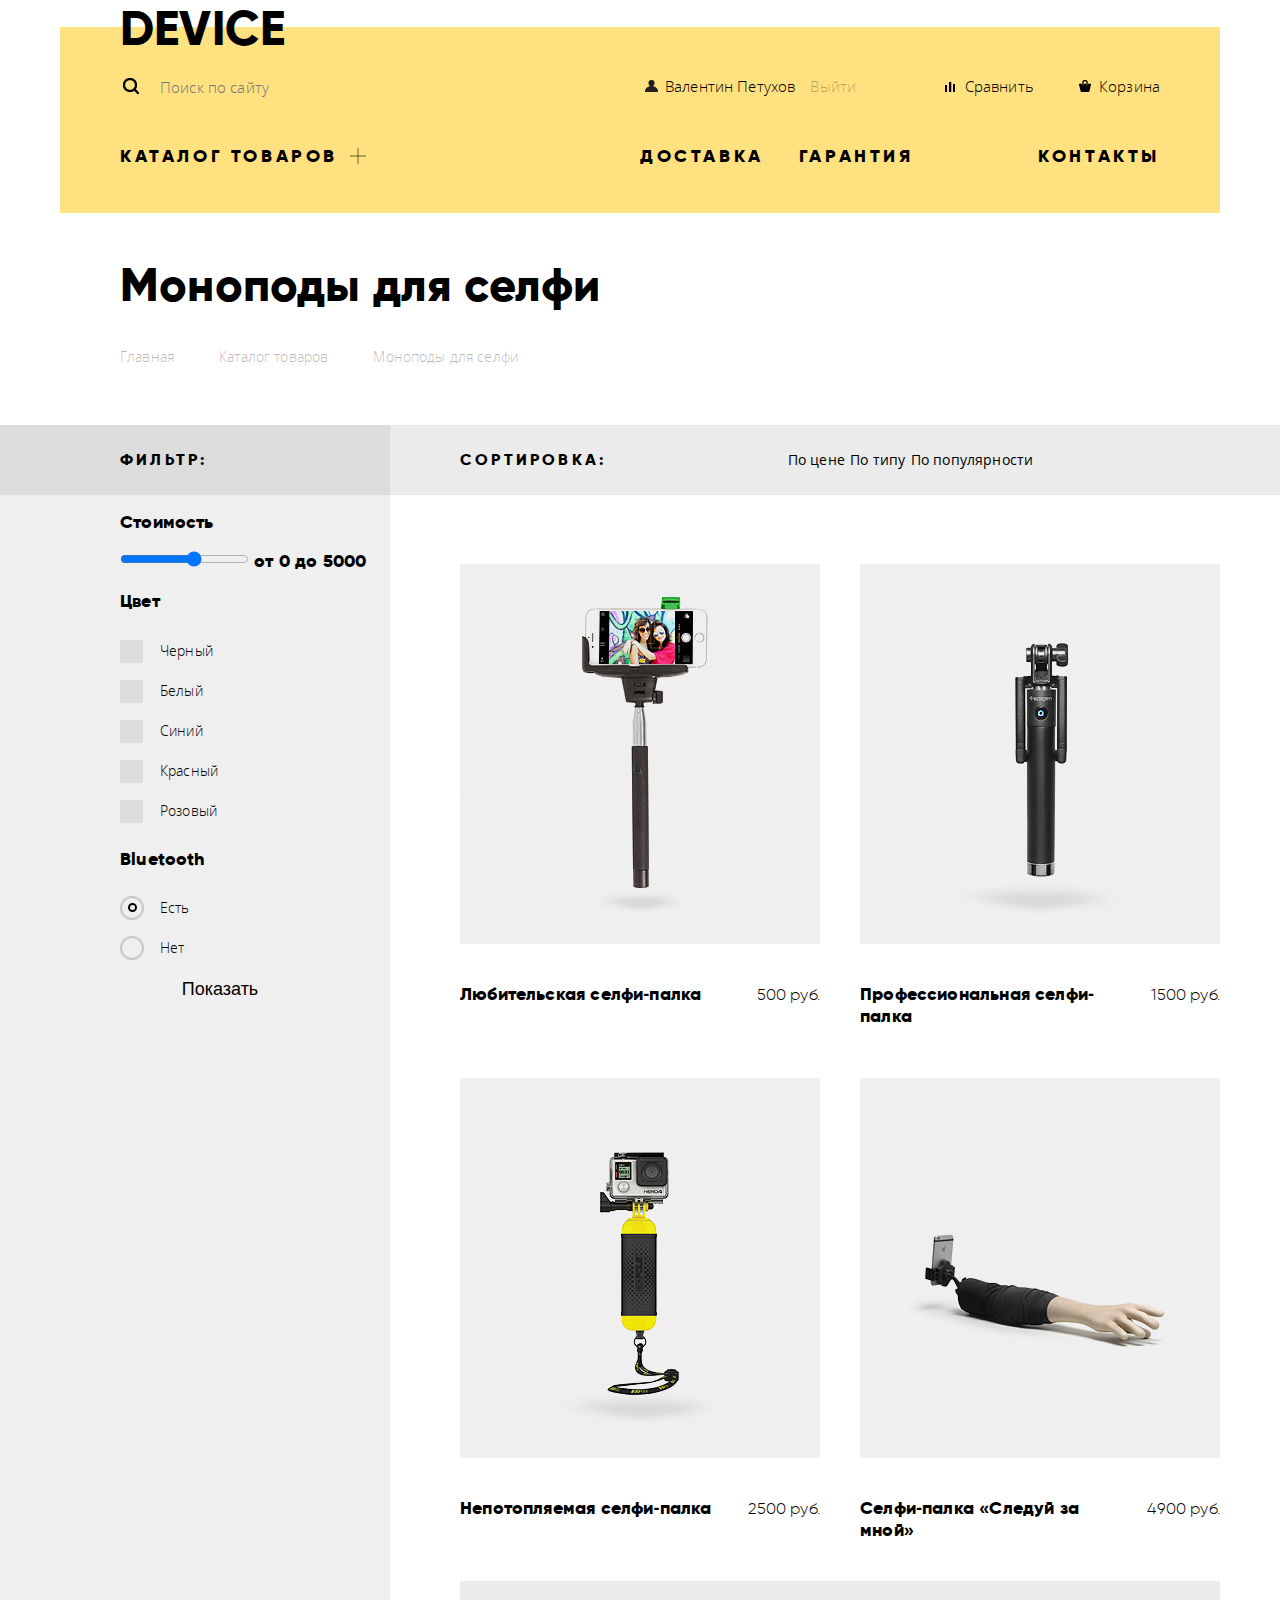
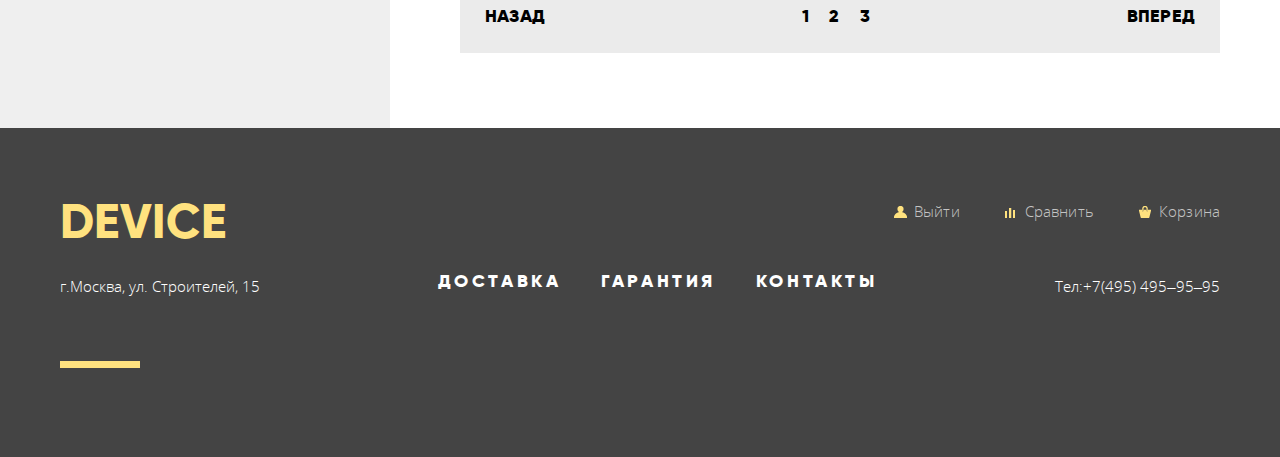
==== catalog.html @ 5591d161 "Исправлена ошибка подключения шрифтов" ====
<!DOCTYPE html>
<html lang="ru">
<head>
	<meta charset="utf-8">
	<title>HTML Academy: Девайс&#x2010;каталог</title>
	<link rel="stylesheet" href="css/normalize.css">
	<link rel="stylesheet" href="css/style.css">
</head>
<body>
	<header class="main-header">
		<div class="container">
			<div class="logo">
				<a href="index.html">Device</a>
			</div>
			<div class="user-block wrapper">
				<form class="search-form" action="https://echo.htmlacademy.ru" method="post">
					<!--добавила label, чтобы навесить на label картинку с лупой в качестве background-image + за счет этого картинка станет "функциональной"  -->
					<input class="search" type="search" name="search" placeholder="Поиск по сайту">
					
					<button class="btn" type="submit">Найти</button>
				</form>

				<ul class="personal wrapper">
					<li><a class="user" href="#">Валентин Петухов</a></li>
					<li><a class= "exit" href="#">Выйти</a></li>
					<li><a class="compare" href="#">Сравнить</a></li>
					<li><a class="basket"  href="#">Корзина</a></li>
				</ul>
			</div>

			<div class="service-block wrapper">
				<nav class="catalog wrapper">
					<a href="#" class="catalog-title">Каталог товаров</a>
					<div class="catalog-items">
						<ul>
							<li><a href="#">Виртуальная реальность</a></li>
							<li><a href="
							">Моноподы для селфи</a></li>
							<li><a href="#">Экшн&#x2010;камеры</a></li>
						</ul>
						<ul>
							<li><a href="#">Фитнесс&#x2010;браслеты</a></li>
							<li><a href="#">Умные часы</a></li>
						</ul>
						<ul>
							<li><a href="#">Квадрокоптеры</a></li>
						</ul>
					</div>
				</nav>

				<ul class="service wrapper">
					<li><a href="#">Доставка</a></li>
					<li><a href="#">Гарантия</a></li>
					<li><a href="#">Контакты</a></li>
				</ul>
			</div>
		</div>
	</header>

	<main class="catalog-main">
		<div class="container">
			<h1>Моноподы для селфи</h1>
			
			<ul class="breadcrumbs">
				<li>
					<a href="index.html">Главная</a>
				</li>
				<li>
					<a href="#">Каталог товаров</a>
				</li>
				<li>
					<a class="current">Моноподы для селфи</a>
				</li>
			</ul>
		</div>
		<div class="wrapper">

			<aside class="filters wrapper">
				<h2>Фильтр:</h2>
				<form class="filters-form" action="https://echo.htmlacademy.ru" method="get" oninput="maxcost.value=slider.value">
					<div class="filters-cost">
						<h3>Стоимость</h3>
						<input id="slider" type="range" name="slider" min="0" max="8500" step="100" value="5000">
						<span>от 0</span> <span>до</span>
						<output id="maxcost" name="cost">5000</output>
					</div>

					<div class="filters-color">
						<h3>Цвет</h3>
							<input id="black" type="checkbox" name="black" checked>
							<label for="black">Черный</label>
						
							<input id="white" type="checkbox" name="white">
							<label for="white">Белый</label>
						
							<input id="blue" type="checkbox" name="blue" checked>
							<label for="blue">Синий</label>
						
							<input id="red" type="checkbox" name="red" checked>
							<label for="red">Красный </label>
						
							<input id="pink" type="checkbox" name="pink">
							<label for="pink">Розовый</label>
					</div>

					<div class="filters-bluetooth">
						<h3>Bluetooth</h3>
						
							<input id="yes" type="radio" name="bluetooth" value="yes" checked>
							<label for="yes">Есть</label>
						
							<input id="not" type="radio" name="bluetooth" value="not">
							<label for="not">Нет</label>
					</div>

					<button type="submit">Показать</button>
				</form>
				
			</aside>

			<section class="results wrapper">
				<div class="container-sort wrapper">
					<h2>Сортировка:</h2>
					<ul class="products-sort">
						<li><a href="#">По цене</a></li>
						<li><a href="#">По типу</a></li>
						<li><a href="#">По популярности</a></li>
					</ul>

					<ul class="arrows">
						<li class="arrow-top">
							<a href="#"></a>
						</li>
						<li class="arrow-down">
							<a href="#"></a>
						</li>
					</ul>
				</div>
				
				<div class="products wrapper">
					<article class="products-item">
						<!--для каждого .products-item:
						для div.products-purshase задаем те же размеры, что и у картинки (width="360" height="380"), полупрозрачный серый цвет и позицинируем над картинкой, задаем display:none; по наведению - display:block -->

						<div class="products-picture">
							<!--Значок NEW будет сделан как пседоэлемент .products-picture::before -->
							<img src="img/selfie-amateur.jpg" width="360" height="380" alt="Любительская селфи-палка">
						</div>
						<div class="name-and-price wrapper">
							<h1>
								<a href="#">Любительская селфи&#x2010;палка</a>
							</h1>
							<span>500 руб.</span>
						</div>
						
						<div class="products-purshase">
							<a href="#">В корзину</a>
							<a href="#">Добавить к сравнению</a>
						</div>
					</article>

					<article class="products-item">
						<div class="products-picture">
							<img src="img/selfie-professional.jpg" width="360" height="380" alt="Профессиональная селфи-палка">
						</div>

						<div class="name-and-price wrapper">
							<h1>
								<a href="#">Профессиональная селфи&#x2010;палка</a>
							</h1>
							<span>1500 руб.</span>
						</div>

						<div class="products-purshase">
							<a href="#">В корзину</a>
							<a href="#">Добавить к сравнению</a>
						</div>
					</article>

					<article class="products-item">
						<div class="products-picture">
							<img src="img/selfie-insubmersible.jpg" width="360" height="380" alt="Непотопляемая селфи-палка">
						</div>

						<div class="name-and-price wrapper">
							<h1>
								<a href="#">Непотопляемая селфи&#x2010;палка</a>
							</h1>
							<span>2500 руб.</span>
						</div>

						<div class="products-purshase">
							<a href="#">В корзину</a>
							<a href="#">Добавить к сравнению</a>
						</div>
					</article>

					<article class="products-item">
						<div class="products-picture">
							<img src="img/selfie-hand.jpg" width="360" height="380" alt="Селфи-палка &laquo;Следуй за мной&raquo;">
						</div>

						<div class="name-and-price wrapper">
							<h1>
								<a href="#">Селфи&#x2010;палка &laquo;Следуй за мной&raquo;</a>
							</h1>
							<span>4900 руб.</span>
						</div>

						<div class="products-purshase">
							<a href="#">В корзину</a>
							<a href="#">Добавить к сравнению</a>
						</div>
					</article>
				</div>

				<ul class="products-paginator wrapper">
					<li>
						<a href="#">Назад</a>
					</li>
					<li>
						<a class="current" href="#">1</a>
					</li>
					<li>
						<a href="#">2</a>
					</li>
					<li>
						<a href="#">3</a>
					</li>
					<li>
						<a href="#">Вперед</a>
					</li>
				</ul>

			</section>
		</div>


	</main>

	<footer class="main-footer">
		<div class="container">
			<div class="user-block wrapper">
				<a class="footer-logo" href="index.html">Device</a>
				<ul class="footer-personal wrapper">
					<li><a class="footer-user" href="#">Выйти</a></li>
					<li><a class="footer-compare" href="#">Сравнить</a></li>
					<li><a  class="footer-basket" href="#">Корзина</a></li>
				</ul>
			</div>
			

			<div class="service-block wrapper">
				<div class="address">г.Москва, ул. Строителей, 15 
				</div>

				<ul class="footer-service wrapper">
					<li><a href="#">Доставка</a></li>
					<li><a href="#">Гарантия</a></li>
					<li><a href="#">Контакты</a></li>
				</ul>

				<div class="tel">Тел:+7(495) 495&#x2012;95&#x2012;95
				</div>
			</div>

			<div class="links wrapper">
				<div class="social">
					<a class="btn-fb" href="#">facebook</a>
					<a class="btn-inst" href="#">instagram</a>
					<a class="btn-tw" href="#">twitter</a>
				</div>
				<div class="copyright">
					<a href="https://htmlacademy.ru">HTMLAcademy.ru</a>
				</div>
			</div>
		</div>

	</footer>  
</body>
</html>
---- css/style.css ----
@font-face {
	font-family: "Gilroy";
	src: 
		local("Gilroy ExtraBold"), local("Gilroy-ExtraBold"),
		url("../fonts/gilroyextrabold.woff2") format("woff2"),
		url("../fonts/gilroyextrabold.woff") format("woff");
	font-weight: 800;
	font-style: normal;
}

@font-face {
	font-family: "Gilroy";
	src: 
		local("Gilroy Light"), local("Gilroy-Light"),
		url("../fonts/gilroylight.woff2") format("woff2"),
		url("../fonts/gilroyexlight.woff") format("woff");
	font-weight: 300;
	font-style: normal;
} 

@font-face {
	font-family: "Open Sans";
	src: 
		local("Open Sans Light"), local("OpenSans-Light"), 
		url("../fonts/opensanslight.woff2") format("woff2"),
		url("../fonts/opensanslight.woff") format("woff");
	font-weight: 300;
	font-style: normal;

}

@font-face {
	font-family: "Open Sans";
	src: 
		local("Open Sans"), local("OpenSans"), 
		url("../fonts/opensans.woff2") format("woff2"),
		url("../fonts/opensans.woff") format("woff");
	font-weight: normal;
	font-style: normal;

}


body {
	min-width: 1200px;
	font-family: "Gilroy", Arial, sans-serif;
	font-weight: 800;
	font-size: 18px;
	line-height: 1.2em;
	letter-spacing: 0.01em;
	color: #000000;
	}


 a {
	text-decoration: none;
	color: #000000;
}

img {
	max-width: 100%;
	height: auto;
}


.container {
  width: 1160px;
	margin: 0 auto;
	padding-right: 20px;
	padding-left: 20px;
}

.wrapper {
	display: flex;
	justify-content: space-between;
}

.main-header .container {
	position: relative;
}

.main-header .container::before {
	position: absolute;
	z-index: -1;
	top: 27px;
	content: "";
	display: block;
	width: 1160px;
	height: 186px;
	background-color: #ffe27f;

}


.logo {
	padding-left: 60px;
	font-size: 48px;
	line-height: 1.2em;
	text-transform: uppercase;
}

.logo a:hover {
	color: #444444;
}

.logo a:active {
	color: #666666;
}

.main-header .user-block{
	padding-top: 10px;
	padding-right: 60px;
	padding-bottom: 15px;
	padding-left: 60px;
	font-family: "Open Sans", Arial, sans-serif;
	font-weight: 300;
	font-size: 15px;
	line-height: 36px;
	letter-spacing: 0.01em;
	color: #000000;
}

.search-form{
	position: relative;
	flex-basis: 440px;
	font-size: 0;

}


.search-form::before {
	position: absolute;
	left: 3px;
	top: 10px;
	content: "";
	display: block;
	width: 16px;
	height: 16px;
	background-image: url("../img/icons/icons-sprite.png");
	background-repeat: no-repeat; 
	background-position: -10px -452px;

}

/* Осталась стилизация плейсхолдера*/

.search-form .search {
	width: 315px;
	padding-left: 40px;
	font-family: "Open Sans", Arial, sans-serif;
	font-weight: 300;
	font-size: 15px;
	line-height: 36px;
	letter-spacing: 0.01em;
	color: #000000;
	border: none;
	background-color: transparent;
}

.search-form .btn {
	display: none;
}

.search:focus {
	border-bottom: 2px solid black;
	outline: none;
}

.search:focus + .btn {
 display: inline-block;
 width: 81px;
 font-family: "Open Sans", Arial, sans-serif;
	font-weight: 300;
	font-size: 15px;
	line-height: 36px;
	letter-spacing: 0.01em;
	color: #000000;
 background-color: transparent;
 border: 2px solid black;
}


.search:focus + .btn:hover {
	background-color: #000000;
	color: #ffffff;
}

/*какая-то фигня: нажатие не отображается и кнопка исчезает*/

.search:focus + .btn:active {
	background-color: #000000;
	color: rgba(255, 255, 255, 0.3);
}



.personal{
	flex-basis: 520px;
	list-style: none;
	margin: 0;
	padding: 0;
}

.personal li:nth-last-child(2) {
	margin-left: auto;
}

.personal a:not(.exit){
	position: relative;
	display: block;
	padding-left: 25px;
	
	}



.personal .exit {
	color: rgba(0, 0, 0, 0.3);
	margin-left: 15px;
}

.personal .basket {
	margin-left: 40px;
}

.personal a:not(.exit)::before {
	position: absolute;
	bottom: 12px;
	left: 5px;
	content: "";
	display: block;
	background-image: url("../img/icons/icons-sprite.png");
  background-repeat: no-repeat; 
}

.personal .user::before {
	width: 13px;
  height: 12px;
  background-position: -10px -254px;
}

.personal .compare::before {
	width: 10px;
 	height: 10px;
  background-position: -10px -224px;
}


.personal .basket::before {
	width: 12px;
  height: 12px;
  background-position: -10px -192px;
}


.personal a:not(.exit):hover {
	opacity: 0.6;
}


.personal a:not(.exit):active {
	opacity: 0.3;
}



.main-header .service-block{
	position: relative;
	padding: 20px 60px 0;
	letter-spacing: 0.2em;
	text-transform: uppercase;
	
}

.service-block a:hover {
	color: rgba(0, 0, 0, 0.6);
}

.service-block a:active {
	color: rgba(0, 0, 0, 0.3);
}

.catalog {
	flex-basis: 520px;
	padding-bottom: 20px;

}

.catalog-title {
	position: relative;
	padding-right: 28px;
}

.catalog-title::before,
.catalog-title::after {
	position: absolute;
	top: 9px;
	right: 0;
	content: "";
	display: block;
	width: 16px;
	height: 2px;
	background-color: rgba(0, 0, 0, 0.3);
}

.catalog-title::after {
	transform: rotate(90deg);
}

.catalog-title:hover::before,
.catalog-title:hover::after {
	background-color: rgba(0, 0, 0, 0.2);
}

.catalog-title:active::before,
.catalog-title:active::after {
	background-color: rgba(0, 0, 0, 0.1);
}

.catalog-items {
	position: absolute;
	top: 60px;
	right: 0px;

	display: none;
	width: 1100px;
	padding-bottom: 30px;
	padding-left: 60px;
	background-color: #ffe27f;
}

.catalog:hover .catalog-items{
	display: flex;
	justify-content: flex-start;
	
}

.catalog-items ul {
	list-style: none;
	margin: 0;
	padding: 0;
}


.catalog-items ul:first-child {
	padding-right: 40px;
}

.catalog-items li{
	width: 200px;
}


.catalog-items a {
	font-family: "Open Sans", Arial, sans-serif;
	font-weight: 300;
	font-size: 15px;
	line-height: 36px;
	letter-spacing: 0.01em;
	text-transform: none;

}




.service {
	flex-basis: 520px;
	list-style: none;
	margin: 0;
	padding: 0;

}

.service li:first-child {
	margin-right: 35px;
}

.service li:last-child {
margin-left: auto;
}

.service a {
	display: block;
	}



/*main*/

.promo-slider {
	padding-top: 35px;
	margin-bottom: 100px;
}


.promo-item img {
	width: 560px;
	height: 500px;
	margin-right: 20px;

}

.description {
	display: flex;
	flex-direction: column;
	justify-content: space-between;
	width: 510px;
	padding-right: 50px;
	padding-left: 20px;

}
 .description h2 {
 	margin: 85px 0 0 0;
 	font-size: 47px;
	line-height: 1.2em;
 	font-weight: 800;
 	 }

 .description p {
	font-family: "Open Sans", Arial, sans-serif;
	font-weight: 300;
	font-size: 15px;
	line-height: 30px;
	color: #444444;
	}

 .description a {
 	position: relative;
 	display: block;
 	width: 220px;
 	padding-top: 11px;	
 	padding-bottom: 11px;
	letter-spacing: 0.2em;
	text-transform: uppercase;
	text-align: center;

 }

 .description a::before {
 	position: absolute;
 	z-index: -1;
 	top: 17px;
 	content: "";
 	display: block;
 	width: 220px;
 	height: 8px;
 	background-color: #ffc600;
 }

 .description a:hover {
 	background-color: #ffc600;
 }

 .description a:active {
 	color: rgba(0, 0, 0, 0.3);
 }



 .promo-property {
 	list-style: none;
 	margin: 0;
 	padding: 0;
 }
 
.promo-property li{
	display: inline-block;
	margin-right: 75px;
}

.promo-property span:first-child {
	display: block;
	margin-bottom: 15px;
	font-family: "Gilroy", Arial, sans-serif;
	font-weight: 300;
	font-size: 36px;
	line-height: 1.2em;

	

}
.promo-property span:last-child {
	display: block;
	padding-bottom: 10px;
	font-family: "Open Sans", Arial, sans-serif;
	font-weight: 300;
	font-size: 13px;
	line-height: 20px;
	letter-spacing: 0.01em;
}

 .popular {
 	margin-bottom: 160px;
 }

 .popular-item {
 	position: relative;
 	width: 160px;
 	height: 160px;
 	background-color: #ffe27f;
 	overflow: visible;
 }

 .popular-item:hover {
 	background-color: #ffc600;
 }

 .popular-item a {
 	position: absolute;
 	top: 0;
 	left: 0;
 	display: block;
 	width: 160px;
 	padding-top: 200px;
 	background-image: url("../img/popular-sprite.png");
  background-repeat: no-repeat;
 	

 }
 /* эти все картинки ещё необходимо будет собрать в спрайт */

.popular-item .virtual-reality {
	 background-position: -822px -2px;
}

.popular-item .monopod {
	background-position: -330px -2px;
}

.popular-item .action-camera {
	background-position: -2px -2px;
}

.popular-item .fitness-bracelets {
	background-position: -166px -2px;
}

.popular-item .smart-watch {
	background-position: -658px -2px;
}
.popular-item .quadrocopter {
	background-position: -494px -2px;
}

.popular-item a:active {
	opacity: 0.3;
}

.service-slider {
	position: relative;
	margin-bottom: 160px;
}

.service-slider input {
	display: none;
}

.service-slider::after {
	position: absolute;
	top: 100px;
	content: "";
	display: block;
	width: 100%;
	height: 288px;
	z-index: -2;
	background-color: #e6e6e6;
}

.slider-toggles {
	width: 277px;
	padding-top: 80px;
	padding-bottom: 45px;
	border-right: 7px solid black;
}

.slider-toggles label {
	position: relative;
	display: block;
	width: 160px;
	padding-top: 10px;
	padding-right: 117px;
	padding-bottom: 10px;
	margin-bottom: 25px;
	text-align: center;
	letter-spacing: 0.2em;
	text-transform: uppercase;
	
}

.slider-toggles label::before {
	position: absolute;
	top: 16px;
	content: "";
	z-index: -1;
	display: block;
	width: 160px;
	height: 8px;
	background-color: #ffc600;
}

.slider-toggles label:hover{
	padding-right: 0px;
	margin-right: 117px;
	background-color: #ffc600;
}

/*меньшая вложенность здесь не получается*/

#btn-4:checked ~ .slider-toggles label[for="btn-4"],
#btn-5:checked ~ .slider-toggles label[for="btn-5"],
#btn-6:checked ~ .slider-toggles label[for="btn-6"] {
	margin-right: 0px;
	padding-right: 117px;
	color: #ffe27f;
	background-color: #000000;
}

 .service-item {
 	position: relative;
	display: none;
	width: 760px;
	padding-left: 116px;
	padding-top: 70px;
	
}

.service-item::before {
	position: absolute;
	content: "";
	display: block;
  background-image: url("../img/spritesheet.png");
  background-repeat: no-repeat;
}

.service-item.delivery::before {
	top: 85px;
 	right: 60px;
 width: 136px;
    height: 164px;
    background-position: -171px -5px;
}

.service-item.warranty::before {
	top: 60px;
		right: 45px;
 		width: 171px;
    height: 195px;
    background-position: -545px -335px;
}

.service-item.credit::before {
	top: 60px;
	right: 70px;
 width: 156px;
    height: 188px;
    background-position: -5px -5px;
}

/*меньшая вложенность здесь не получается*/

#btn-4:checked ~ .slider-inner .service-item.delivery,
#btn-5:checked ~  .slider-inner .service-item.warranty,
#btn-6:checked ~ .slider-inner .service-item.credit {
 display: block;
}

.service-item h2 {
	margin: 0;
	font-size: 47px;
	line-height: 1.2em;
	font-weight: 800;
	
}

.service-item p {
	width: 435px;
	font-family: "Open Sans", Arial, sans-serif;
	font-weight: 300;
	font-size: 15px;
	line-height: 30px;
	letter-spacing: 0.01em;
	color: #444444;
	}


.logotypes {
  margin-bottom: 90px;
}

.logotypes a {
	width: 260px;
	height: 100px;
	font-size: 0;
	background-image: url("../img/spritesheet.png");
  background-repeat: no-repeat;

}

.logotypes .dji {
	background-position: -5px -289px;
}


.logotypes .dji:hover {
	background-position: -171px -179px;
}


.logotypes .gadgets {
 background-position: -5px -399px;
}


.logotypes .gadgets:hover {
	background-position: -275px -289px;
}


.logotypes .gopro {
 background-position: -317px -5px;
}


.logotypes .gopro:hover {
	background-position: -275px -399px;
}


.logotypes .vive {
	background-position: -545px -225px;
}


.logotypes .vive:hover {
  background-position: -441px -115px;
}

.info {
	margin-bottom: 80px;
}

.info  section {
	width: 560px;
	
}

.info h2 {
	font-size: 47px;
	line-height: 1.2em;
	font-weight: 800;
}

.info p {
	font-family: "Open Sans", Arial, sans-serif;
	font-weight: 300;
	font-size: 15px;
	line-height: 30px;
	color: #444444;
}

.info a {
	letter-spacing: 0.2em;
	text-transform: uppercase;
	
}

 .about-us p {
	width: 475px;

}

.about-us a {
 	position: relative;
 	display: block;
 	width: 260px;
 	padding-top: 11px;	
 	padding-bottom: 11px;
	text-align: center;

 }

 .about-us a::before {
 	position: absolute;
 	z-index: -1;
 	top: 17px;
 	content: "";
 	display: block;
 	width: 260px;
 	height: 8px;
 	background-color: #ffc600;
 }

 .about-us a:hover {
 	background-color: #ffc600;
 }

 .about-us a:active {
 	color: rgba(0, 0, 0, 0.3);
 }

.write-us {
 	position: relative;
 	display: block;
 	width: 260px;
 	padding-top: 11px;	
 	padding-bottom: 11px;
	text-align: center;

 }

 .write-us::before {
 	position: absolute;
 	z-index: -1;
 	top: 17px;
 	content: "";
 	display: block;
 	width: 260px;
 	height: 8px;
 	background-color: #ffc600;
 }

 .write-us:hover {
 	background-color: #ffc600;
 }

 .write-us:active {
 	color: rgba(0, 0, 0, 0.3);
 }


.logistics {
	margin: 0;
	padding: 0;
	font-size: 16px;
	line-height: 40px;
	list-style: none;
	}

	.logistics li {
		position: relative;
		padding-left: 35px;
	}


	.logistics li::before {
		position: absolute;
		top: 15px;
		left: 0;
		content: "";
		display: block;
		width: 4px;
		height: 4px;
		border-radius: 50%;
		border: 3px solid rgba(0, 0, 0, 0.3);
	}




.write-form {
	width: 760px;
	padding: 95px 100px 85px 100px;

	}

form.wrapper {
		flex-wrap: wrap;
	}


.wtite-form label,
.write-form input,
.write-form textarea {
	display: block;
}

.write-form label {
	line-height: 18px;
	letter-spacing: 0;
}

input[name="name"],
input[name="email"] {
	width: 360px;
	margin-top: 8px;
	margin-bottom: 35px;
}

.write-form textarea {
	width: 760px;
	height: 156px;
	margin-top: 8px;
	margin-bottom: 50px;

}



/*футер*/	

.main-footer {
	
	padding-top: 65px;
	padding-bottom: 65px;
	color: #ffffff;
	background-color: #444444;
}

.main-footer a{
	color: #ffffff;
}




a.footer-logo{
	margin-bottom: 20px;
	font-family: "Gilroy", Arial, sans-serif;
	font-weight: 800;
	font-size: 48px;
	line-height: 1.2em;
	letter-spacing: 0.01em;
	text-transform: uppercase;
	color: #ffe27f;

}

.footer-logo:hover {
 color: #ffc600;
}

.footer-logo:active {
	color: rgba(255, 198, 0, 0.3);
}



.footer-personal {
	margin: 0;
	padding: 0;
	list-style: none;
}


.footer-personal a {
	position: relative;
	padding-left: 25px;
	margin-left: 40px;
	font-family: "Open Sans", Arial, sans-serif;
	font-weight: 300;
	font-size: 15px;
	line-height: 36px;
	letter-spacing: 0.01em;
	color: rgba(255, 255, 255, 0.7);
}

.footer-personal a:hover {
 color: rgb(255, 255, 255);
}

.footer-personal a:active {
	opacity: 0.3;
}

.footer-personal a::before {
	position: absolute;
	bottom: 3px;
	left: 5px;
	content: "";
	display: block;
	background-image: url("../img/icons/icons-sprite.png");
  background-repeat: no-repeat; 
}

.footer-user::before {
	width: 13px;
  height: 12px;
  background-position: -10px -563px;
}

.footer-user:hover::before,
.footer-user:active::before {
	width: 13px;
    height: 12px;
     background-position: -10px -595px;

}

.footer-compare::before {
	width: 10px;
    height: 10px;
    background-position: -10px -74px;
}

.footer-compare:hover::before,
.footer-compare:active::before {
	width: 10px;
    height: 10px;
    background-position: -10px -104px;
}



.footer-basket::before {
	 width: 12px;
    height: 12px;
    background-position: -10px -10px;
}

.footer-basket:hover::before,
.footer-basket:active::before {
	width: 12px;
    height: 12px;
    background-position: -10px -42px;
}






.footer-service {
	width: 440px;
	margin: 0 0 60px 0;
	padding: 0;
	letter-spacing: 0.2em;
	text-transform: uppercase;
	list-style: none;

}

.footer-service a:hover {
	color: rgba(255, 255, 255, 0.6);
}

.footer-service a:active {
	color: rgba(255, 255, 255, 0.3);
}

.address,
.tel {
	font-family: "Open Sans", Arial, sans-serif;
	font-weight: 300;
	font-size: 15px;
	line-height: 30px;
	letter-spacing: 0;
	text-transform: none;

}

.social a {
	display: inline-block;
	width: 40px;
	height: 40px;
	margin: 0 7px;
	font-size: 0;
	vertical-align: top;
	background-image: url("../img/icons/icons-sprite.png.png");
  background-repeat: no-repeat; 
  opacity: 0.3;

}

.social a:hover {
	opacity: 1;

}

.social a:active {
	opacity: 0.1;
}


.social .btn-fb {
	 background-position: -10px -134px;
}


.social .btn-inst{
	background-position: -10px -394px;
}

.social .btn-tw {
	background-position: -5px -510px;
}

.social::before {
	content: "";
	display: inline-block;
	width: 80px;
	height: 7px;
	background-color: #ffe27f;
	margin-right: 380px;
}


.copyright a {
	display: inline-block;
	width: 30px;
	height: 40px;
	font-size: 0;
	vertical-align: top;
	background-image: url("../img/icons/icons-sprite.png.png");
  background-repeat: no-repeat; 
  background-position: -10px -286px;

}

.copyright a:hover {
	background-position: -10px -340px;
}

.copyright a:active {
	background-position: -10px -340px;
	opacity: 0.3;
}


/*каталог*/


.catalog-main h1{
	padding-left: 60px;
	margin: 70px 0 15px 0;
	font-size: 47px;
	line-height: 1.2em;
	font-weight: 800;
	

}


.breadcrumbs {
	padding: 0 0 0 60px;
	margin:  0 0 40px 0;
	list-style: 0;
}

.breadcrumbs li{
	display: inline-block;
	padding-right: 40px;

}

.breadcrumbs a {
	display: block;
	padding-top: 10px;
	padding-bottom: 10px;
	font-family: "Open Sans", Arial, sans-serif;
	font-weight: 300;
	font-size: 14px;
	line-height: 36px;
	letter-spacing: 0.01em;
	color: rgba(0, 0, 0, 0.3);
}



.breadcrumbs a:not(.current):hover {
	color: rgba(0, 0, 0, 0.6);
}

.breadcrumbs a:not(current):active {
	color: rgba(0, 0, 0, 0.1);
}

.filters.wrapper,
.results.wrapper {
	flex-direction: column;
	justify-content: flex-start;
	flex-grow: 1;

}
.filters {
	background-image: linear-gradient(to bottom,#dcdcdc 70px, #efefef 70px)
}

.filters h2,
.filters form {
	width: 270px;
	padding-left: 60px;
	margin-top: 0;
	margin-right: 0;
	margin-bottom: 0;
	margin-left: auto;

}

/* вот здесь не очень красивый момент: высота блоков .filters h2
 и .container-sort h2 может измениться, но эти блоки должны 
 находиться над определенным цветом, а "высота" цвета у нас фиксированная */

 .filters h2,
 .container-sort h2 {
 	padding-top: 25px;
 	padding-bottom: 25px;
 	font-size: 16px;
 	line-height: 1.2em;
 	letter-spacing: 0.2em;
 	text-transform: uppercase;
 }

 .filters h2 {
 	font-weight: 800;
 }

 .filters h3 {
 	font-family: "Gilroy", Arial, sans-serif;
	font-weight: 800;
 	font-size: 18px;
 	line-height: 1.2em;
 	
 	}

.filters label {
	display: block;
	font-family: "Open Sans", Arial, sans-serif;
	font-weight: 300;
	font-size: 14px;
	line-height: 40px;
	letter-spacing: 0.01em;
}

.filters-color input {
	display: none;
}

.filters-color label {
	position: relative;
	padding-left: 40px;
}

.filters-color label::before {
  position: absolute;
  left: 0;
  bottom: 8px;
  content: "";
  display: block;
  width: 23px;
  height: 23px;
  background-color: #dcdcdc;
}

.filters-color label:hover::before {
	background-color: #cfcfcf;
}

.filters-color label::after {
	position: absolute;
	left: 6px;
	bottom: 16px;
	content: "";
	display: none;
	width: 12px;
	height: 7px;
	background-image: url("../img/icons/icons-sprite.png.png");
	background-repeat: no-repeat; 
	background-position: -10px -488px;
}

.filters-color input:checked + label::after {
	display: block;
}

.filters-bluetooth input {
	display: none;
}

.filters-bluetooth label {
	position: relative;
	padding-left: 40px;
}

.filters-bluetooth label::before {
  position: absolute;
  left: 0;
  bottom: 8px;
  content: "";
  display: block;
  width: 20px;
  height: 20px;
  border: 2px solid #c7c7c7;
  border-radius: 50%;
  
}

.filters-bluetooth label:hover::before {
	border-color: #bdbdbd;
}

.filters-bluetooth label::after {
  position: absolute;
  left: 8px;
  bottom: 16px;
  content: "";
  display: none;
  width: 5px;
  height: 5px;
  border: 2px solid #000000;
  border-radius: 50%;
  
}

.filters-bluetooth input:checked + label::after {
	display: block;
}

.filters-form button {
	position: relative;
 	display: block;
 	width: 200px;
 	padding: 11px 0;	
 	margin: 0;
	text-align: center;
	border:none;
	background-color: transparent;

}

/*здесь тоже проблема: при заданном z-index:-1;  псевдоэлемент "проваливается" ниже ниже слоя с бэкграундом
(это aside, у которого position:static; и который в играх с z-index учавствовать не должен
Решение: как вариант, само слово "Показать" повесить на ::after ) */

 .filters-form button::before {
 	position: absolute;
 	z-index: -1;
 	top: 17px;
 	content: "";
 	display: block;
 	width: 200px;
 	height: 8px;
 	background-color: #ffc600;
 }

 .filters-form button:hover {
 	background-color: #ffc600;
 }

 .filters-form button:active {
 	color: rgba(0, 0, 0, 0.3);
 }

 .results {
 	background-image: linear-gradient(to bottom, #ebebeb 70px, transparent 70px)
 }

 .container-sort,
 .products{
  width: 760px;
 	padding-left: 70px;
 	margin-right: auto;
 }

.container-sort {
 	margin-bottom: 60px;
 	}

 .container-sort.wrapper {
 	align-items: baseline;
 }

.container-sort h2{
	margin: 0;
	font-weight: 800;
}

 .container-sort ul {
 	margin: 0;
 	padding: 0;
 	list-style: none;
 }

 .container-sort li{
 	display: inline-block;

 }
 .container-sort a{
 	font-family: "Open Sans", Arial, sans-serif;
 	font-weight: normal;
 	font-size: 14px;
 	line-height: 18px;
  }

.products.wrapper {
	flex-wrap: wrap;
	

}
.products-item {
	width: 360px;
	margin-top: 10px;
	margin-bottom: 40px;

	
}

.products-item:nth-child(odd){
	margin-right: 40px;
}

.name-and-price.wrapper {
	align-items: baseline;
}

.products-item h1 {
	margin: 35px 0 0 0;
	padding-left: 0;
	width: 260px;
	font-size: 18px;
	line-height: 1.2em;
	font-weight: 800;

}

.products-item span {
	font-family: "Gilroy", Arial, sans-serif;
	font-weight: 300;
	font-size: 16px;
	line-height: 1.2em;
}

.products-item .products-purshase{
	display: none;
}

.products-paginator {
	width: 730px;
	padding: 15px;
	margin-top: 0;
	margin-bottom: 75px;
	margin-right: auto;
	margin-left: 70px;
	background-color: #ebebeb;
	list-style: none;
	
}

.products-paginator li:first-child {
	margin-right: auto;
}

.products-paginator li:last-child {
	margin-left: auto;
}

.products-paginator a {
	display: block;
	padding: 10px;
	text-transform: uppercase;
}
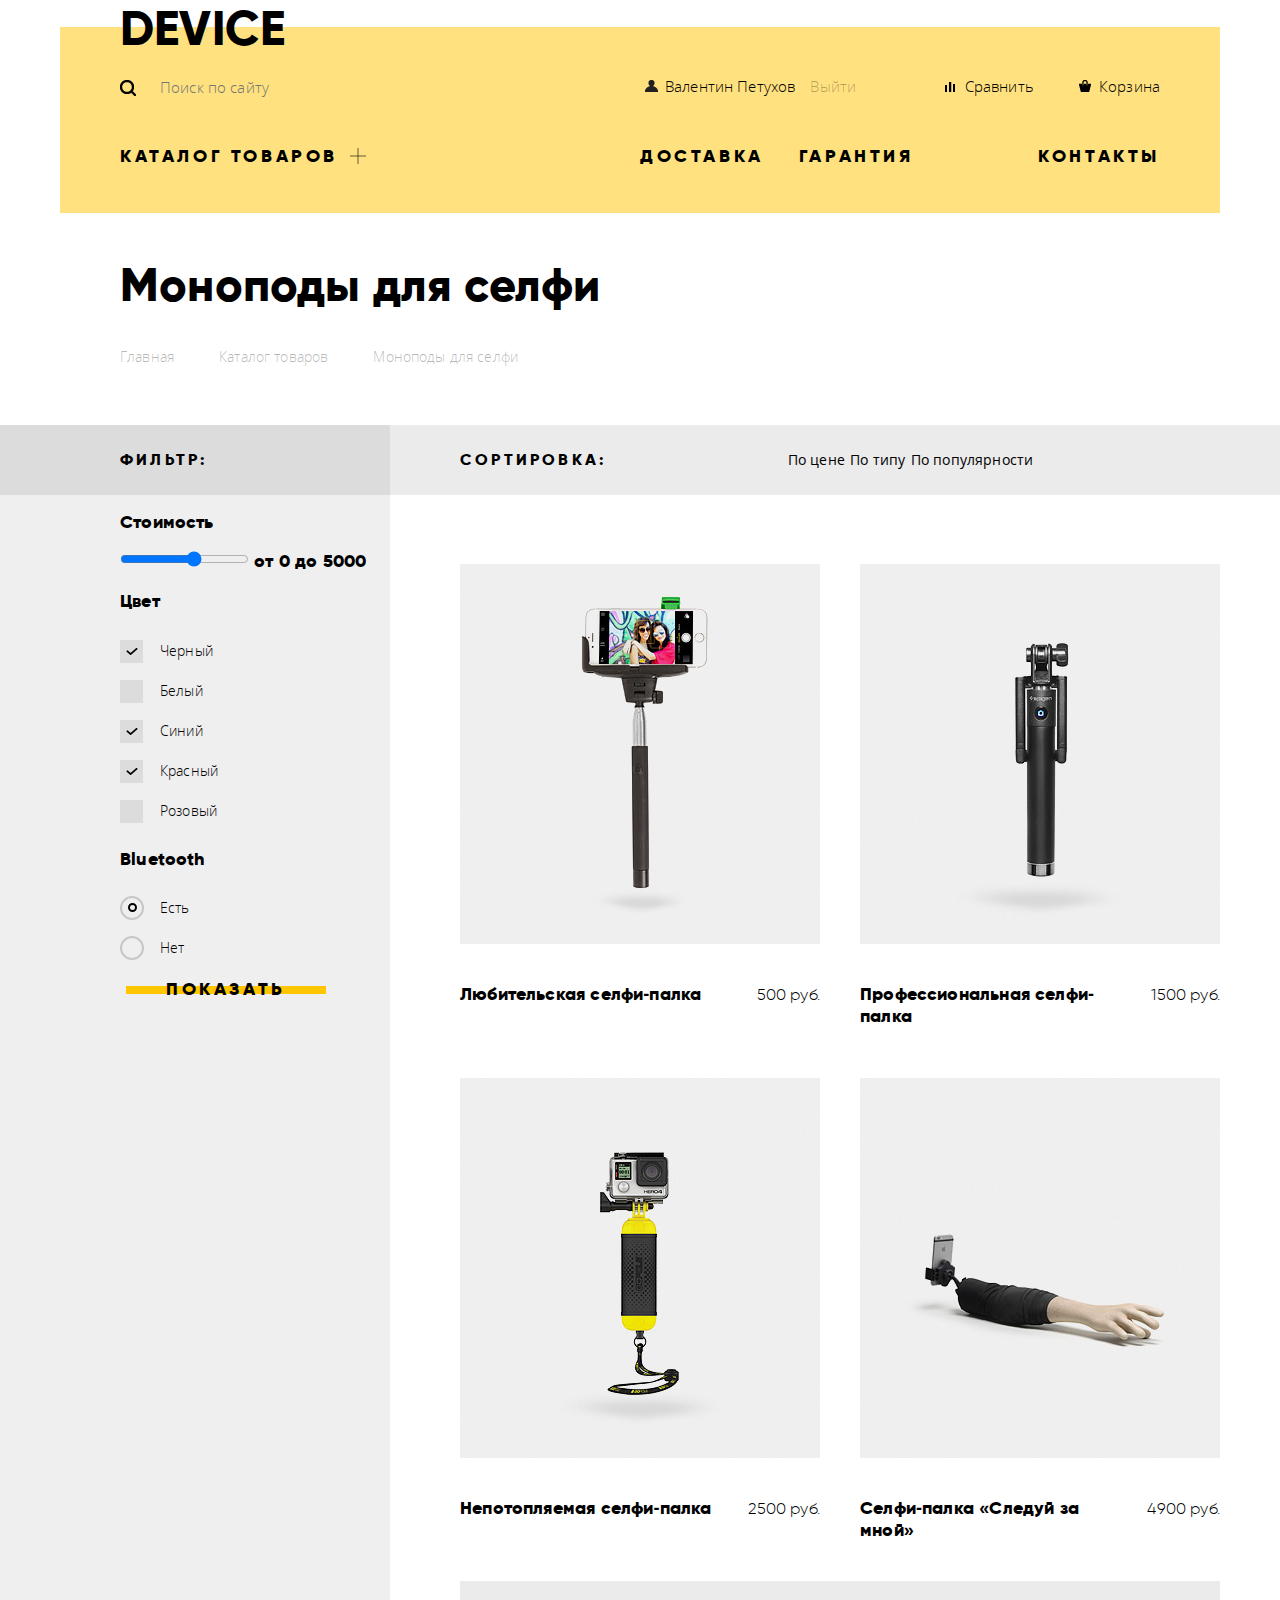
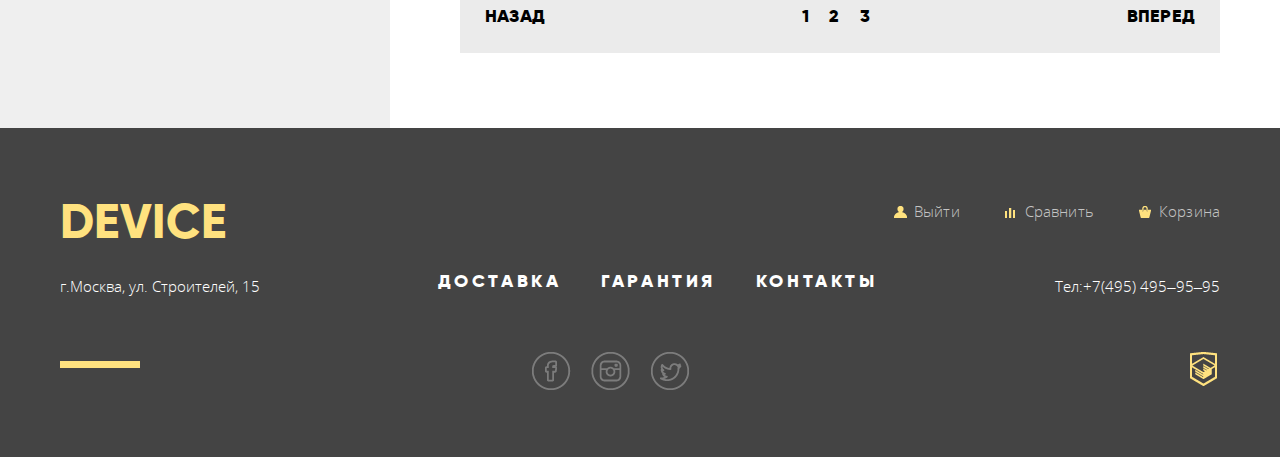
==== commit 5fd87b6b: "Сделана разметка модальных окон" ====
--- a/catalog.html
+++ b/catalog.html
@@ -112,8 +112,8 @@
 							<input id="not" type="radio" name="bluetooth" value="not">
 							<label for="not">Нет</label>
 					</div>
-
-					<button type="submit">Показать</button>
+						<!-- по ТЗ "4.5 Фильтр: при выключенном JavaScript кнопка «Показать» должна осуществлять переход на отдельную страницу" поэтому добавила во внутрь кнопки ссылку -->
+					<button type="submit"><a href="#">Показать</a></button>
 				</form>
 				
 			</aside>
--- a/css/style.css
+++ b/css/style.css
@@ -121,26 +121,13 @@
 }
 
 .search-form{
-	position: relative;
+	
 	flex-basis: 440px;
 	font-size: 0;
 
 }
 
 
-.search-form::before {
-	position: absolute;
-	left: 3px;
-	top: 10px;
-	content: "";
-	display: block;
-	width: 16px;
-	height: 16px;
-	background-image: url("../img/icons/icons-sprite.png");
-	background-repeat: no-repeat; 
-	background-position: -10px -452px;
-
-}
 
 /* Осталась стилизация плейсхолдера*/
 
@@ -155,6 +142,9 @@
 	color: #000000;
 	border: none;
 	background-color: transparent;
+	background-image: url("../img/icons/icons-sprite.png");
+	background-repeat: no-repeat; 
+	background-position: -10px -440px;
 }
 
 .search-form .btn {
@@ -319,6 +309,7 @@
 
 .catalog-items {
 	position: absolute;
+	z-index: 1;
 	top: 60px;
 	right: 0px;
 
@@ -389,10 +380,68 @@
 /*main*/
 
 .promo-slider {
-	padding-top: 35px;
+	position: relative;
+	padding-top: 25px;
 	margin-bottom: 100px;
 }
 
+
+.promo-slider::before {
+	position: absolute;
+	top: 25px;
+	left: 0;
+	z-index: -1;
+	content: "";
+	display: block;
+	width: 1160px;
+	height: 113px;
+	background-color: #ffe27f;
+
+
+}
+.promo-slider input {
+	display: none;
+}
+
+.promo-controls {
+	position: absolute;
+	z-index: 2;
+	right: 84px;
+	top: 360px;
+	font-size: 0;
+}
+
+.promo-controls label {
+	display: inline-block;
+	width: 4px;
+	height: 4px;
+	margin-left: 23px;
+	border-radius: 50%;
+	border: 3px solid rgba(0, 0, 0, 0.3);
+	vertical-align: top;
+
+}
+
+.promo-controls label:hover {
+	border-color: rgba(0, 0, 0, 0.4);
+}
+
+#btn-1:checked ~ .promo-controls label[for="btn-1"],
+#btn-2:checked ~ .promo-controls label[for="btn-2"],
+#btn-3:checked ~ .promo-controls label[for="btn-3"] {
+	border-color: #000000;
+}
+
+
+.slider-inner .promo-item {
+	display: none;
+}
+
+#btn-1:checked ~ .slider-inner .promo-item:nth-child(1),
+#btn-2:checked ~ .slider-inner .promo-item:nth-child(2),
+#btn-3:checked ~ .slider-inner .promo-item:nth-child(3) {
+	display: flex;
+}
 
 .promo-item img {
 	width: 560px;
@@ -411,13 +460,57 @@
 
 }
  .description h2 {
- 	margin: 85px 0 0 0;
+ 	margin: 82px 0 0 0;
+ 	width: 392px;
  	font-size: 47px;
 	line-height: 1.2em;
  	font-weight: 800;
  	 }
 
+ 	  .promo-item:nth-child(3) h2{
+ 	 	width: 500px;
+ 	 }
+
+ 	.description h2::before {
+ 		position:absolute;
+ 		right: 460px;
+ 		top: 67px;
+ 		content: "";
+ 		display: block;
+ 		width: 100px;
+ 		height: 7px;
+ 		background-color: #ffffff;
+
+ 	}
+
+ 	.description h2::after {
+ 		z-index: -1;
+ 		position:absolute;
+ 		top: 16px;
+ 		right: 47px;
+ 		content: "01";
+ 		display: block;
+ 		font-family: "Gilroy", Arial, sans-serif;
+	font-weight: 800;
+	font-size: 179px;
+	line-height: 179px;
+	letter-spacing: 0.01em;
+ 		color: #ffffff;
+ 	}
+
+.promo-item:nth-child(2) h2::after {
+	content: "02";
+}
+
+.promo-item:nth-child(3) h2::after {
+	content: "03";
+}
+
+
+ 	
+
  .description p {
+ 	margin: 20px 0 45px 0;
 	font-family: "Open Sans", Arial, sans-serif;
 	font-weight: 300;
 	font-size: 15px;
@@ -429,8 +522,8 @@
  	position: relative;
  	display: block;
  	width: 220px;
- 	padding-top: 11px;	
- 	padding-bottom: 11px;
+ 	padding-top: 10px;	
+ 	padding-bottom: 10px;
 	letter-spacing: 0.2em;
 	text-transform: uppercase;
 	text-align: center;
@@ -460,7 +553,7 @@
 
  .promo-property {
  	list-style: none;
- 	margin: 0;
+ 	margin: auto 0 0 0;
  	padding: 0;
  }
  
@@ -518,7 +611,7 @@
  	
 
  }
- /* эти все картинки ещё необходимо будет собрать в спрайт */
+ 
 
 .popular-item .virtual-reality {
 	 background-position: -822px -2px;
@@ -740,7 +833,9 @@
 	margin-bottom: 80px;
 }
 
-.info  section {
+.info  .wrapper {
+	position: relative;
+	flex-direction: column;
 	width: 560px;
 	
 }
@@ -749,13 +844,28 @@
 	font-size: 47px;
 	line-height: 1.2em;
 	font-weight: 800;
-}
-
+	padding-top: 10px;
+}
+
+
+.info h2::before {
+	position: absolute;
+	top: 0;
+	left: 0;
+	content: "";
+	display: block;
+	width: 80px;
+	height: 7px;
+	background-color: #000000;
+
+}
 .info p {
+	margin: 0 0 30px 0;
 	font-family: "Open Sans", Arial, sans-serif;
 	font-weight: 300;
 	font-size: 15px;
 	line-height: 30px;
+	letter-spacing: 0;
 	color: #444444;
 }
 
@@ -764,6 +874,12 @@
 	text-transform: uppercase;
 	
 }
+.about-us, 
+.contacts {
+	position: relative;
+}
+
+
 
  .about-us p {
 	width: 475px;
@@ -774,8 +890,9 @@
  	position: relative;
  	display: block;
  	width: 260px;
- 	padding-top: 11px;	
- 	padding-bottom: 11px;
+ 	padding-top: 10px;	
+ 	padding-bottom: 10px;
+ 	margin-top: 55px;
 	text-align: center;
 
  }
@@ -803,8 +920,9 @@
  	position: relative;
  	display: block;
  	width: 260px;
- 	padding-top: 11px;	
- 	padding-bottom: 11px;
+ 	padding-top: 10px;	
+ 	padding-bottom: 10px;
+ 	margin-top: 65px;
 	text-align: center;
 
  }
@@ -830,7 +948,7 @@
 
 
 .logistics {
-	margin: 0;
+	margin: auto 0 0 0;
 	padding: 0;
 	font-size: 16px;
 	line-height: 40px;
@@ -858,43 +976,6 @@
 
 
 
-.write-form {
-	width: 760px;
-	padding: 95px 100px 85px 100px;
-
-	}
-
-form.wrapper {
-		flex-wrap: wrap;
-	}
-
-
-.wtite-form label,
-.write-form input,
-.write-form textarea {
-	display: block;
-}
-
-.write-form label {
-	line-height: 18px;
-	letter-spacing: 0;
-}
-
-input[name="name"],
-input[name="email"] {
-	width: 360px;
-	margin-top: 8px;
-	margin-bottom: 35px;
-}
-
-.write-form textarea {
-	width: 760px;
-	height: 156px;
-	margin-top: 8px;
-	margin-bottom: 50px;
-
-}
-
 
 
 /*футер*/	
@@ -1056,7 +1137,7 @@
 	margin: 0 7px;
 	font-size: 0;
 	vertical-align: top;
-	background-image: url("../img/icons/icons-sprite.png.png");
+	background-image: url("../img/icons/icons-sprite.png");
   background-repeat: no-repeat; 
   opacity: 0.3;
 
@@ -1101,7 +1182,7 @@
 	height: 40px;
 	font-size: 0;
 	vertical-align: top;
-	background-image: url("../img/icons/icons-sprite.png.png");
+	background-image: url("../img/icons/icons-sprite.png");
   background-repeat: no-repeat; 
   background-position: -10px -286px;
 
@@ -1115,6 +1196,218 @@
 	background-position: -10px -340px;
 	opacity: 0.3;
 }
+
+/*модальное окно - форма обратной связи*/
+
+.modal-content {
+	display: none;
+	position: fixed;
+	z-index: 2;
+	top: 50%;
+	left: 50%;
+	transform: translateY(-50%);
+	width: 760px;
+	padding: 95px 100px 78px 100px;
+	margin-left: -480px;
+	background-color: #ffffff;
+	box-shadow: 0 8px 30px 8px rgba(0, 0, 0, 0.15);
+
+	}
+
+	.modal-content::before {
+		position: absolute;
+		top: 45px;
+		left: 0;
+		z-index: -2;
+		content: "";
+		display: block;
+		width: 960px;
+		height: 430px;
+		box-shadow: 0 15px 30px 12px rgba(0, 0, 0, 0.35);
+	}
+
+	.modal-content::after {
+		position: absolute;
+		z-index: -2;
+		top: 0;
+		left: 0;
+		content: "";
+		display: block;
+		width: 960px;
+		height: 553px;
+		background-color: #ffffff;
+	}
+
+	.modal-content-close {
+		position: absolute;
+		top: 22px;
+		right: 22px; 
+	width: 54px;
+  height: 54px;
+
+  font-size: 0;
+
+  background-color: rgba(255, 198, 0, 0.5);
+  border: 0;
+  border-radius: 50%;
+  cursor: pointer;
+	}
+
+	.modal-content-close:hover {
+		background-color: #ffc600;
+	}
+
+	.modal-content-close:active {
+		outline: none;
+	}
+
+.modal-content-close::before,
+.modal-content-close::after {
+	position: absolute;
+	top: 26px;
+	right: 10px;
+	content: "";
+	display: block;
+	width: 34px;
+	height: 2px;
+	border-radius: 1px;
+	background-color: #ffffff;
+	transform: rotate(45deg);
+}
+
+.modal-content-close::after {
+	transform: rotate(-45deg);
+}
+
+.modal-content-close:active::before,
+.modal-content-close:active::after {
+	background-color: rgba(255, 255, 255, 0.3);
+}
+
+
+form.wrapper {
+		flex-wrap: wrap;
+	}
+
+
+.modal-content label,
+.modal-content input,
+.modal-content textarea {
+	display: block;
+}
+
+.modal-content label {
+	line-height: 18px;
+	letter-spacing: 0;
+}
+
+input[name="name"],
+input[name="email"] {
+	width: 314px;
+	padding: 13px 20px;
+	margin-top: 8px;
+	margin-bottom: 35px;
+	font-family: "Open Sans", Arial, sans-serif;
+	font-weight: normal;
+	font-size: 14px;
+	line-height: 18px;
+	color: #000000;
+	background-color: #f2f2f2;
+	border: 3px solid #f2f2f2;
+}
+
+
+
+.modal-content textarea {
+	width: 714px;
+	height: 110px;
+	padding: 20px;
+	margin-top: 8px;
+	margin-bottom: 40px;
+	font-family: "Open Sans", Arial, sans-serif;
+	font-weight: normal;
+	font-size: 14px;
+	line-height: 18px;
+	color: #000000;
+	background-color: #f2f2f2;
+	border: 3px solid #f2f2f2;
+}
+
+input[name="name"]:hover,
+input[name="email"]:hover,
+.modal-content textarea:hover {
+	background-color: #ebebeb;
+	border-color: #ebebeb;
+} 
+
+input[name="name"]:focus,
+input[name="email"]:focus,
+.modal-content textarea:focus {
+	background-color: #ffffff;
+	border-color: #e5e5e5;
+	outline: none;
+} 
+
+
+input[name="email"]:invalid {
+	background-color: #ffdada;
+	border-color: #ffdada;
+}
+
+.modal-content .send {
+	position: relative;
+ 	display: block;
+ 	width: 200px;
+ 	padding: 10px 0;	
+ 	margin: 0;
+ 	font-family: "Gilroy", Arial, sans-serif;
+	font-weight: 800;
+	font-size: 18px;
+	line-height: 1.2em;
+	letter-spacing: 0.2em;
+	text-transform: uppercase;
+	text-align: center;
+	border:none;
+	background-color: transparent;
+	
+
+}
+
+ .modal-content .send::before {
+ 	position: absolute;
+ 	z-index: -1;
+ 	top: 17px;
+ 	content: "";
+ 	display: block;
+ 	width: 200px;
+ 	height: 8px;
+ 	background-color: #ffc600;
+ }
+
+.modal-content .send:hover {
+ 	background-color: #ffc600;
+ }
+
+.modal-content .send:active {
+ 	color: rgba(0, 0, 0, 0.3);
+ 	outline: none;
+ }
+
+/*модальное окно - карта*/
+
+.modal-content-map {
+	display: none;
+	position: fixed;
+	top: 50%;
+	left: 50%;
+	margin-left: -480px;
+	margin-top: -280px;
+	width: 960px;
+	height: 559px;
+	background: #ffffff url("../img/map-big.jpg");
+	box-shadow: 0 8px 30px 8px rgba(0, 0, 0, 0.15);
+}
+
 
 
 /*каталог*/
@@ -1254,7 +1547,7 @@
 	display: none;
 	width: 12px;
 	height: 7px;
-	background-image: url("../img/icons/icons-sprite.png.png");
+	background-image: url("../img/icons/icons-sprite.png");
 	background-repeat: no-repeat; 
 	background-position: -10px -488px;
 }
@@ -1308,21 +1601,30 @@
 
 .filters-form button {
 	position: relative;
+	z-index: 1;
+	border: none;
+	background-color: transparent;
+}
+
+.filters-form a {
+	position: relative;
  	display: block;
  	width: 200px;
- 	padding: 11px 0;	
+ 	padding: 10px 0;	
  	margin: 0;
+ 	font-family: "Gilroy", Arial, sans-serif;
+	font-weight: 800;
+	font-size: 18px;
+	line-height: 1.2em;
+	letter-spacing: 0.2em;
+	text-transform: uppercase;
 	text-align: center;
 	border:none;
-	background-color: transparent;
-
-}
-
-/*здесь тоже проблема: при заданном z-index:-1;  псевдоэлемент "проваливается" ниже ниже слоя с бэкграундом
-(это aside, у которого position:static; и который в играх с z-index учавствовать не должен
-Решение: как вариант, само слово "Показать" повесить на ::after ) */
-
- .filters-form button::before {
+	
+
+}
+
+ .filters-form a::before {
  	position: absolute;
  	z-index: -1;
  	top: 17px;
@@ -1333,11 +1635,11 @@
  	background-color: #ffc600;
  }
 
- .filters-form button:hover {
+ .filters-form a:hover {
  	background-color: #ffc600;
  }
 
- .filters-form button:active {
+ .filters-form a:active {
  	color: rgba(0, 0, 0, 0.3);
  }
 
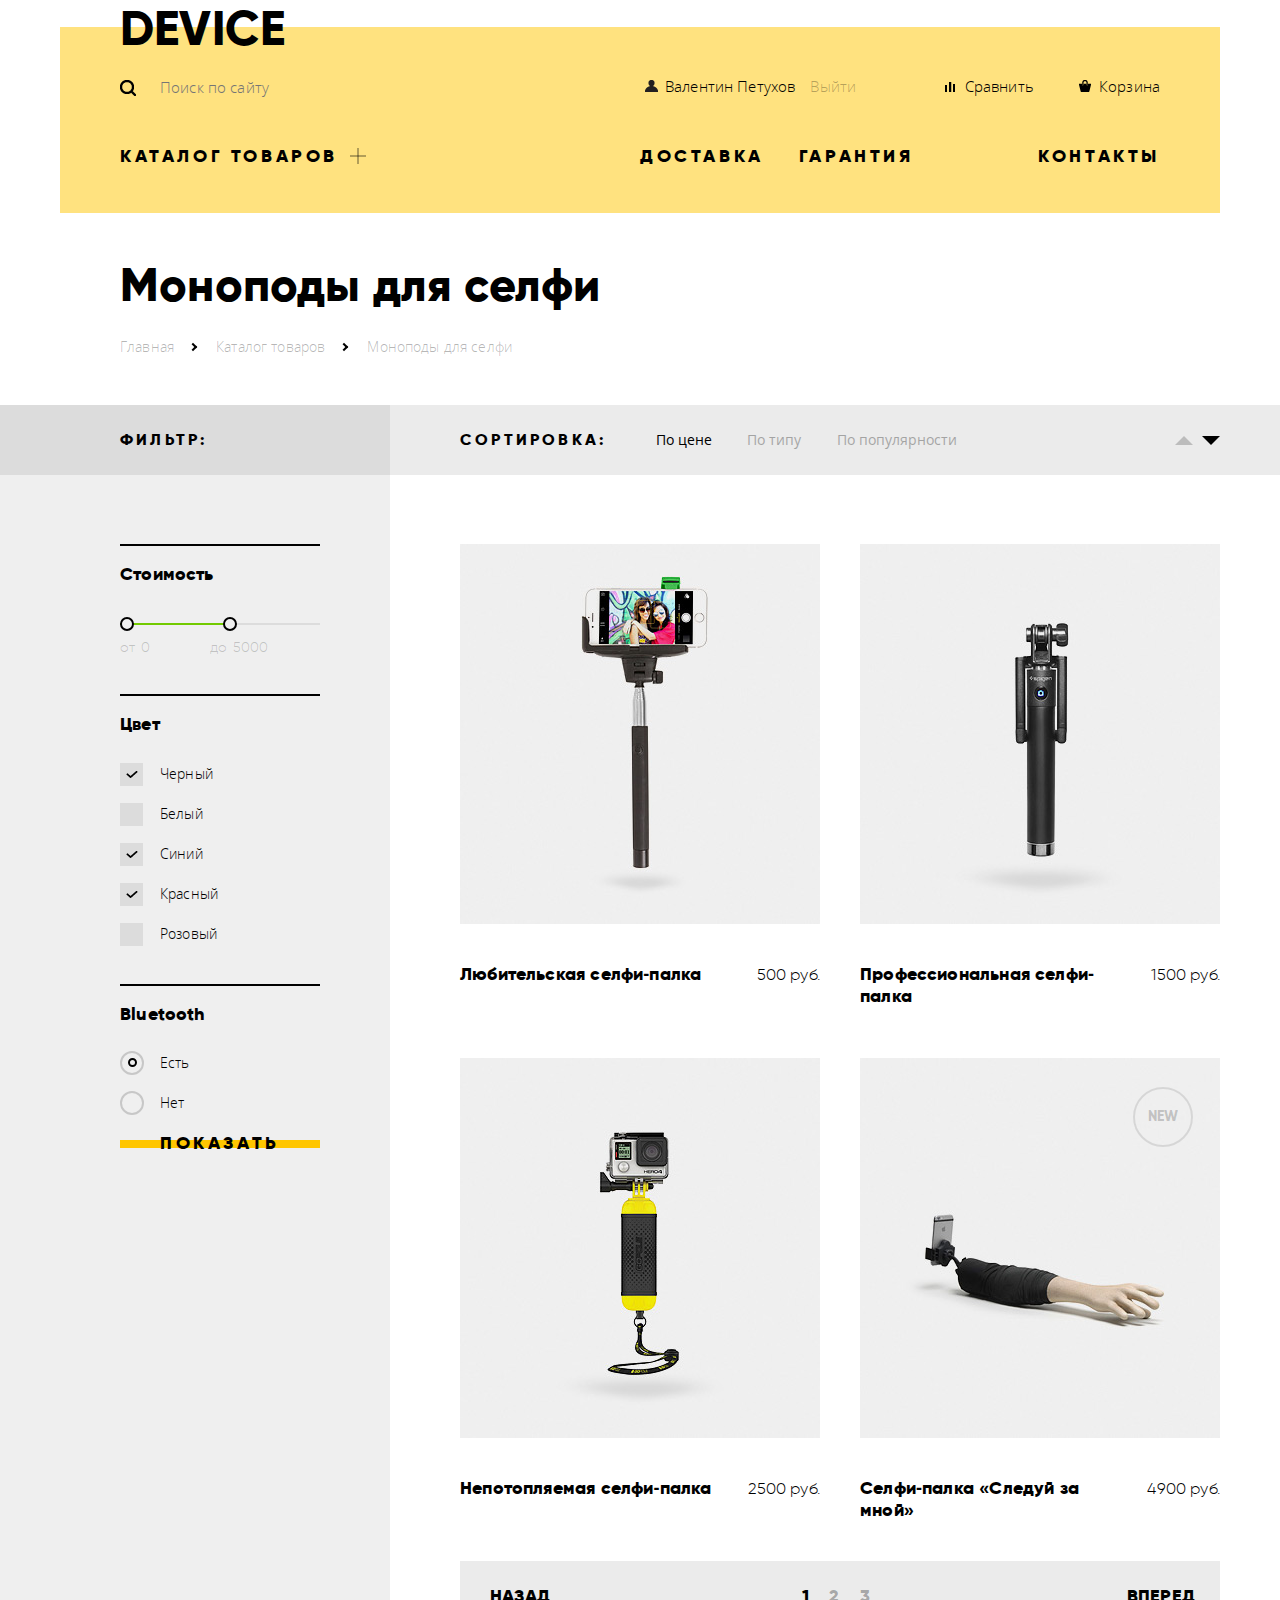
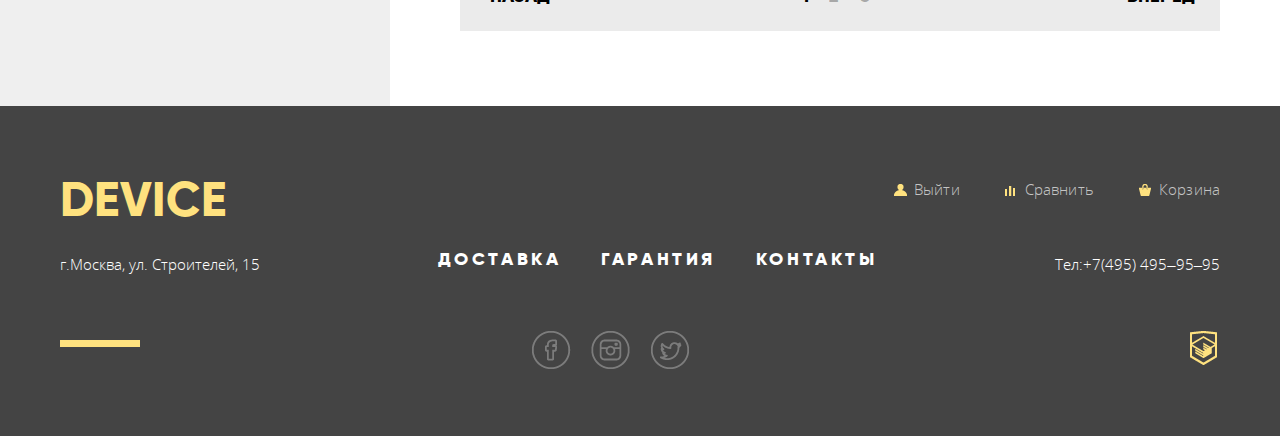
==== commit adf51d6a: "Закончено декоративное оформление каталога" ====
--- a/catalog.html
+++ b/catalog.html
@@ -34,8 +34,7 @@
 					<div class="catalog-items">
 						<ul>
 							<li><a href="#">Виртуальная реальность</a></li>
-							<li><a href="
-							">Моноподы для селфи</a></li>
+							<li><a>Моноподы для селфи</a></li>
 							<li><a href="#">Экшн&#x2010;камеры</a></li>
 						</ul>
 						<ul>
@@ -80,9 +79,23 @@
 				<form class="filters-form" action="https://echo.htmlacademy.ru" method="get" oninput="maxcost.value=slider.value">
 					<div class="filters-cost">
 						<h3>Стоимость</h3>
-						<input id="slider" type="range" name="slider" min="0" max="8500" step="100" value="5000">
+						<!--<input id="slider" type="range" name="slider" min="0" max="8500" step="100" value="5000">
 						<span>от 0</span> <span>до</span>
-						<output id="maxcost" name="cost">5000</output>
+						<output id="maxcost" name="cost">5000</output>-->
+
+						<div class="range-controls">
+							<div class="scale">
+            		<div class="bar"></div>
+            	</div>
+            	<div class="toggle toggle-min"></div>
+          		<div class="toggle toggle-max"></div>
+          	</div>
+        	
+        		<div class="price-controls">
+        			<label class="min-price">от <input name="min-price" type="text" value="0"></label>
+          		<label class="max-price">до <input name="max-price" type="text" value="5000"></label>
+        		</div>
+
 					</div>
 
 					<div class="filters-color">
@@ -113,7 +126,7 @@
 							<label for="not">Нет</label>
 					</div>
 						<!-- по ТЗ "4.5 Фильтр: при выключенном JavaScript кнопка «Показать» должна осуществлять переход на отдельную страницу" поэтому добавила во внутрь кнопки ссылку -->
-					<button type="submit"><a href="#">Показать</a></button>
+					<button type="submit">Показать</button>
 				</form>
 				
 			</aside>
@@ -122,7 +135,7 @@
 				<div class="container-sort wrapper">
 					<h2>Сортировка:</h2>
 					<ul class="products-sort">
-						<li><a href="#">По цене</a></li>
+						<li><a class="current" href="#">По цене</a></li>
 						<li><a href="#">По типу</a></li>
 						<li><a href="#">По популярности</a></li>
 					</ul>
@@ -132,7 +145,7 @@
 							<a href="#"></a>
 						</li>
 						<li class="arrow-down">
-							<a href="#"></a>
+							<a class="current" href="#"></a>
 						</li>
 					</ul>
 				</div>
@@ -145,6 +158,10 @@
 						<div class="products-picture">
 							<!--Значок NEW будет сделан как пседоэлемент .products-picture::before -->
 							<img src="img/selfie-amateur.jpg" width="360" height="380" alt="Любительская селфи-палка">
+							<div class="products-purshase wrapper">
+								<a class="basket" href="#">В корзину</a>
+								<a class="compare" href="#">Добавить к сравнению</a>
+							</div>
 						</div>
 						<div class="name-and-price wrapper">
 							<h1>
@@ -153,15 +170,16 @@
 							<span>500 руб.</span>
 						</div>
 						
-						<div class="products-purshase">
-							<a href="#">В корзину</a>
-							<a href="#">Добавить к сравнению</a>
-						</div>
+						
 					</article>
 
 					<article class="products-item">
 						<div class="products-picture">
 							<img src="img/selfie-professional.jpg" width="360" height="380" alt="Профессиональная селфи-палка">
+							<div class="products-purshase wrapper">
+									<a class="basket" href="#">В корзину</a>
+									<a class="compare" href="#">Добавить к сравнению</a>
+							</div>
 						</div>
 
 						<div class="name-and-price wrapper">
@@ -170,16 +188,16 @@
 							</h1>
 							<span>1500 руб.</span>
 						</div>
-
-						<div class="products-purshase">
-							<a href="#">В корзину</a>
-							<a href="#">Добавить к сравнению</a>
-						</div>
 					</article>
 
 					<article class="products-item">
 						<div class="products-picture">
 							<img src="img/selfie-insubmersible.jpg" width="360" height="380" alt="Непотопляемая селфи-палка">
+							<div class="products-purshase wrapper">
+									<a class="basket" href="#">В корзину</a>
+									<a class="compare" href="#">Добавить к сравнению</a>
+							</div>
+
 						</div>
 
 						<div class="name-and-price wrapper">
@@ -188,16 +206,16 @@
 							</h1>
 							<span>2500 руб.</span>
 						</div>
-
-						<div class="products-purshase">
-							<a href="#">В корзину</a>
-							<a href="#">Добавить к сравнению</a>
-						</div>
+						
 					</article>
 
 					<article class="products-item">
 						<div class="products-picture">
 							<img src="img/selfie-hand.jpg" width="360" height="380" alt="Селфи-палка &laquo;Следуй за мной&raquo;">
+							<div class="products-purshase wrapper">
+								<a class="basket" href="#">В корзину</a>
+								<a class="compare" href="#">Добавить к сравнению</a>
+							</div>
 						</div>
 
 						<div class="name-and-price wrapper">
@@ -207,16 +225,13 @@
 							<span>4900 руб.</span>
 						</div>
 
-						<div class="products-purshase">
-							<a href="#">В корзину</a>
-							<a href="#">Добавить к сравнению</a>
-						</div>
+						
 					</article>
 				</div>
 
 				<ul class="products-paginator wrapper">
 					<li>
-						<a href="#">Назад</a>
+						<a class="previous" href="#">Назад</a>
 					</li>
 					<li>
 						<a class="current" href="#">1</a>
@@ -228,7 +243,7 @@
 						<a href="#">3</a>
 					</li>
 					<li>
-						<a href="#">Вперед</a>
+						<a class="next" href="#">Вперед</a>
 					</li>
 				</ul>
 
--- a/css/style.css
+++ b/css/style.css
@@ -1432,14 +1432,14 @@
 
 .breadcrumbs li{
 	display: inline-block;
-	padding-right: 40px;
+	padding-right: 22px;
 
 }
 
 .breadcrumbs a {
-	display: block;
-	padding-top: 10px;
-	padding-bottom: 10px;
+	position: relative;
+	display: block;
+	padding-right: 15px;
 	font-family: "Open Sans", Arial, sans-serif;
 	font-weight: 300;
 	font-size: 14px;
@@ -1454,8 +1454,21 @@
 	color: rgba(0, 0, 0, 0.6);
 }
 
-.breadcrumbs a:not(current):active {
+.breadcrumbs a:not(.current):active {
 	color: rgba(0, 0, 0, 0.1);
+}
+
+.breadcrumbs a:not(.current)::after {
+	position: absolute;
+	top: 15px;
+	right: -7px;
+	content: "";
+	display: block;
+	width: 4px;
+	height: 4px;
+	border-top: 2px solid #000000;
+	border-right: 2px solid #000000;
+	transform: rotate(45deg);
 }
 
 .filters.wrapper,
@@ -1466,18 +1479,23 @@
 
 }
 .filters {
-	background-image: linear-gradient(to bottom,#dcdcdc 70px, #efefef 70px)
+	background-image: linear-gradient(to bottom,#dcdcdc 70px, #efefef 70px);
 }
 
 .filters h2,
-.filters form {
-	width: 270px;
+.filters-form {
+	width: 200px;
 	padding-left: 60px;
+	padding-right: 70px;
 	margin-top: 0;
 	margin-right: 0;
 	margin-bottom: 0;
 	margin-left: auto;
 
+}
+
+.filters-form {
+	padding-top: 40px;
 }
 
 /* вот здесь не очень красивый момент: высота блоков .filters h2
@@ -1507,7 +1525,6 @@
  	}
 
 .filters label {
-	display: block;
 	font-family: "Open Sans", Arial, sans-serif;
 	font-weight: 300;
 	font-size: 14px;
@@ -1515,12 +1532,89 @@
 	letter-spacing: 0.01em;
 }
 
+.filters-form > div {
+	margin-top: 30px;
+	border-top: 2px solid #000000;
+}
+
+/* фильтр цены*/
+
+.range-controls {
+	position: relative;
+	padding-top: 20px;
+	padding-bottom: 10px;
+}
+
+.range-controls .scale {
+  height: 2px;
+  background: #dcdcdc;
+}
+
+.range-controls .bar {
+  width: 55%;
+  height: 2px;
+  background: #72ca00;
+}
+
+.range-controls .toggle {
+	position: absolute;
+  top: 14px;
+  left: 0px;
+  width: 10px;
+  height: 10px;
+  cursor: pointer;
+  border: 2px solid #000000;
+  border-radius: 50%;
+  background-color: #efefef;
+}
+
+.range-controls .toggle-max {
+  left: 103px;
+}
+
+.price-controls {
+  font-size: 0;
+}
+
+.range-controls .toggle:active {
+	background-color: #63b000;
+	border: 3px solid #ffffff; 
+	box-shadow: 0 4px 5px 0px rgba(0, 0, 0, 0.5);
+}
+
+.price-controls label {
+  display: inline-block;
+  width: 90px;
+  font-family: "Gilroy", Arial, sans-serif;
+	font-weight: 300;
+	font-size: 14px;
+	line-height: 22.27px;
+	letter-spacing: 0;
+	color: rgba(0, 0, 0, 0.2);
+}
+
+.price-controls input {
+ width: 60px;
+ font-family: "Gilroy", Arial, sans-serif;
+	font-weight: 300;
+	font-size: 14px;
+	line-height: 22.27px;
+	letter-spacing: 0;
+	color: rgba(0, 0, 0, 0.2);
+ border: none;
+ background-color: transparent;
+}
+
+
+
+
 .filters-color input {
 	display: none;
 }
 
 .filters-color label {
 	position: relative;
+	display: block;
 	padding-left: 40px;
 }
 
@@ -1562,6 +1656,7 @@
 
 .filters-bluetooth label {
 	position: relative;
+	display: block;
 	padding-left: 40px;
 }
 
@@ -1602,12 +1697,6 @@
 .filters-form button {
 	position: relative;
 	z-index: 1;
-	border: none;
-	background-color: transparent;
-}
-
-.filters-form a {
-	position: relative;
  	display: block;
  	width: 200px;
  	padding: 10px 0;	
@@ -1620,11 +1709,12 @@
 	text-transform: uppercase;
 	text-align: center;
 	border:none;
+	background-color: transparent;
 	
 
 }
 
- .filters-form a::before {
+ .filters-form button::before {
  	position: absolute;
  	z-index: -1;
  	top: 17px;
@@ -1635,16 +1725,16 @@
  	background-color: #ffc600;
  }
 
- .filters-form a:hover {
+ .filters-form button:hover {
  	background-color: #ffc600;
  }
 
- .filters-form a:active {
+ .filters-form button:active {
  	color: rgba(0, 0, 0, 0.3);
  }
 
  .results {
- 	background-image: linear-gradient(to bottom, #ebebeb 70px, transparent 70px)
+ 	background-image: linear-gradient(to bottom, #ebebeb 70px, transparent 70px);
  }
 
  .container-sort,
@@ -1663,7 +1753,7 @@
  }
 
 .container-sort h2{
-	margin: 0;
+	margin: 0 35px 0 0;
 	font-weight: 800;
 }
 
@@ -1682,7 +1772,78 @@
  	font-weight: normal;
  	font-size: 14px;
  	line-height: 18px;
+ 	letter-spacing: 0;
   }
+
+  ul.products-sort {
+  	margin-right: auto;
+  }
+
+  .products-sort li {
+  	margin-right: 5px;
+  	margin-left: 5px;
+  }
+
+.products-sort a {
+	padding: 10px;
+	opacity: 0.3;
+}
+
+.products-sort a:hover {
+	opacity: 0.6;
+}
+
+.products-sort a:active,
+.products-sort .current {
+	opacity: 1;
+}
+
+
+/* стрелки сортировки "вверх-вниз"*/
+
+.arrows a{
+	display: block;
+	position: relative;
+	width: 20px;
+	height: 20px;
+	opacity: 0.2;
+}  
+
+.arrows a:hover {
+	opacity: 0.4;
+}
+
+.arrows a:active,
+.arrows .current {
+	opacity: 1;
+}
+
+
+.arrows a::before {
+	position: absolute;
+	top: 11px;
+	content: "";
+	width: 0;
+	height: 0;
+	border: 9px solid #000000;
+}
+
+  .arrow-top a::before {
+  	left: 0;
+  border-top-width: 0;
+  border-right-color: transparent;
+  border-left-color: transparent;
+}
+
+.arrow-down a::before {
+	right: 0;
+	border-bottom-width: 0;
+  border-right-color: transparent;
+  border-left-color: transparent;
+}
+
+
+
 
 .products.wrapper {
 	flex-wrap: wrap;
@@ -1690,12 +1851,39 @@
 
 }
 .products-item {
+	position:relative;
 	width: 360px;
 	margin-top: 10px;
 	margin-bottom: 40px;
 
 	
 }
+
+
+.products-picture::before {
+	position: absolute;
+	top: 29px;
+	right: 27px;
+	content: "new";
+	display: none;
+	width: 56px;
+	height: 56px;
+	font-family: "Gilroy", Arial, sans-serif;
+	font-weight: 800;
+	font-size: 14px;
+	line-height: 56px;
+	letter-spacing: 0.05;
+	text-transform: uppercase;
+	text-align: center;
+	color: rgba(0, 0, 0, 0.2);
+	border: 2px solid rgba(0, 0, 0, 0.1);
+	border-radius: 50%
+}
+
+.products-item:last-child .products-picture::before {
+	display: block;
+}
+
 
 .products-item:nth-child(odd){
 	margin-right: 40px;
@@ -1722,17 +1910,93 @@
 	line-height: 1.2em;
 }
 
-.products-item .products-purshase{
+.products-purshase.wrapper{
 	display: none;
 }
 
+ .products-picture:hover  .products-purshase.wrapper {
+	position: absolute;
+	top: 0;
+	left: 0;
+	z-index: 1;
+	display: flex;
+	flex-direction: column;
+	justify-content: flex-end;
+	width: 360px;
+	height: 380px;
+	cursor: pointer;
+	background-color: rgba(239, 239, 239, 0.7);
+}
+
+.products-purshase a {
+	margin-right: auto;
+	margin-left: auto;
+}
+
+.products-purshase .basket {
+	position: relative;
+ 	display: block;
+ 	width: 200px;
+ 	padding: 10px 0;	
+ 	margin-top: auto;
+ 	font-family: "Gilroy", Arial, sans-serif;
+	font-weight: 800;
+	font-size: 18px;
+	line-height: 1.2em;
+	letter-spacing: 0.2em;
+	text-transform: uppercase;
+	text-align: center;
+	
+}
+
+ .products-purshase .basket::before {
+ 	position: absolute;
+ 	z-index: -1;
+ 	top: 17px;
+ 	content: "";
+ 	display: block;
+ 	width: 200px;
+ 	height: 8px;
+ 	background-color: #ffc600;
+ }
+
+ .products-purshase .basket:hover {
+ 	background-color: #ffc600;
+ }
+
+ .products-purshase .basket:active {
+ 	color: rgba(0, 0, 0, 0.3);
+ }
+
+ .products-purshase .compare {
+ 	margin-top: 0;
+ 	margin-bottom: 120px;
+ 	padding: 10px 0;
+ 	font-family: "Open Sans", Arial, sans-serif;
+	font-weight: 300;
+	font-size: 13px;
+	line-height: 36px;
+	letter-spacing: 0.01em;
+	color: rgba(0, 0, 0, 0.5);
+ }
+
+
+.products-purshase .compare:hover {
+	color: #000000;
+}
+
+.products-purshase .compare:active {
+	color: rgba(0, 0, 0, 0.2);
+}
+
+
 .products-paginator {
-	width: 730px;
-	padding: 15px;
+	width: 760px;
 	margin-top: 0;
 	margin-bottom: 75px;
 	margin-right: auto;
 	margin-left: 70px;
+	padding: 0;
 	background-color: #ebebeb;
 	list-style: none;
 	
@@ -1749,6 +2013,38 @@
 .products-paginator a {
 	display: block;
 	padding: 10px;
+	line-height: 50px;
 	text-transform: uppercase;
-}
-
+	color: rgba(0, 0, 0, 0.3);
+}
+
+.products-paginator a:hover {
+ color: rgba(0, 0, 0, 0.6);
+}
+
+.products-paginator a:active,
+.products-paginator .current {
+ color: rgba(0, 0, 0, 1);
+}
+
+.products-paginator .previous,
+.products-paginator .next {
+	padding-left: 30px;
+	padding-right: 25px;
+	height: 50px;
+	color: #000000;
+
+}
+
+.products-paginator .previous:hover,
+.products-paginator .next:hover {
+ background-color: rgba(0, 0, 0, 0.08);
+ color: #000000;
+}
+
+.products-paginator .previous:active,
+.products-paginator .next:active {
+	background-color: rgba(0, 0, 0, 0.08);
+	color: rgba(0, 0, 0, 0.3);
+
+}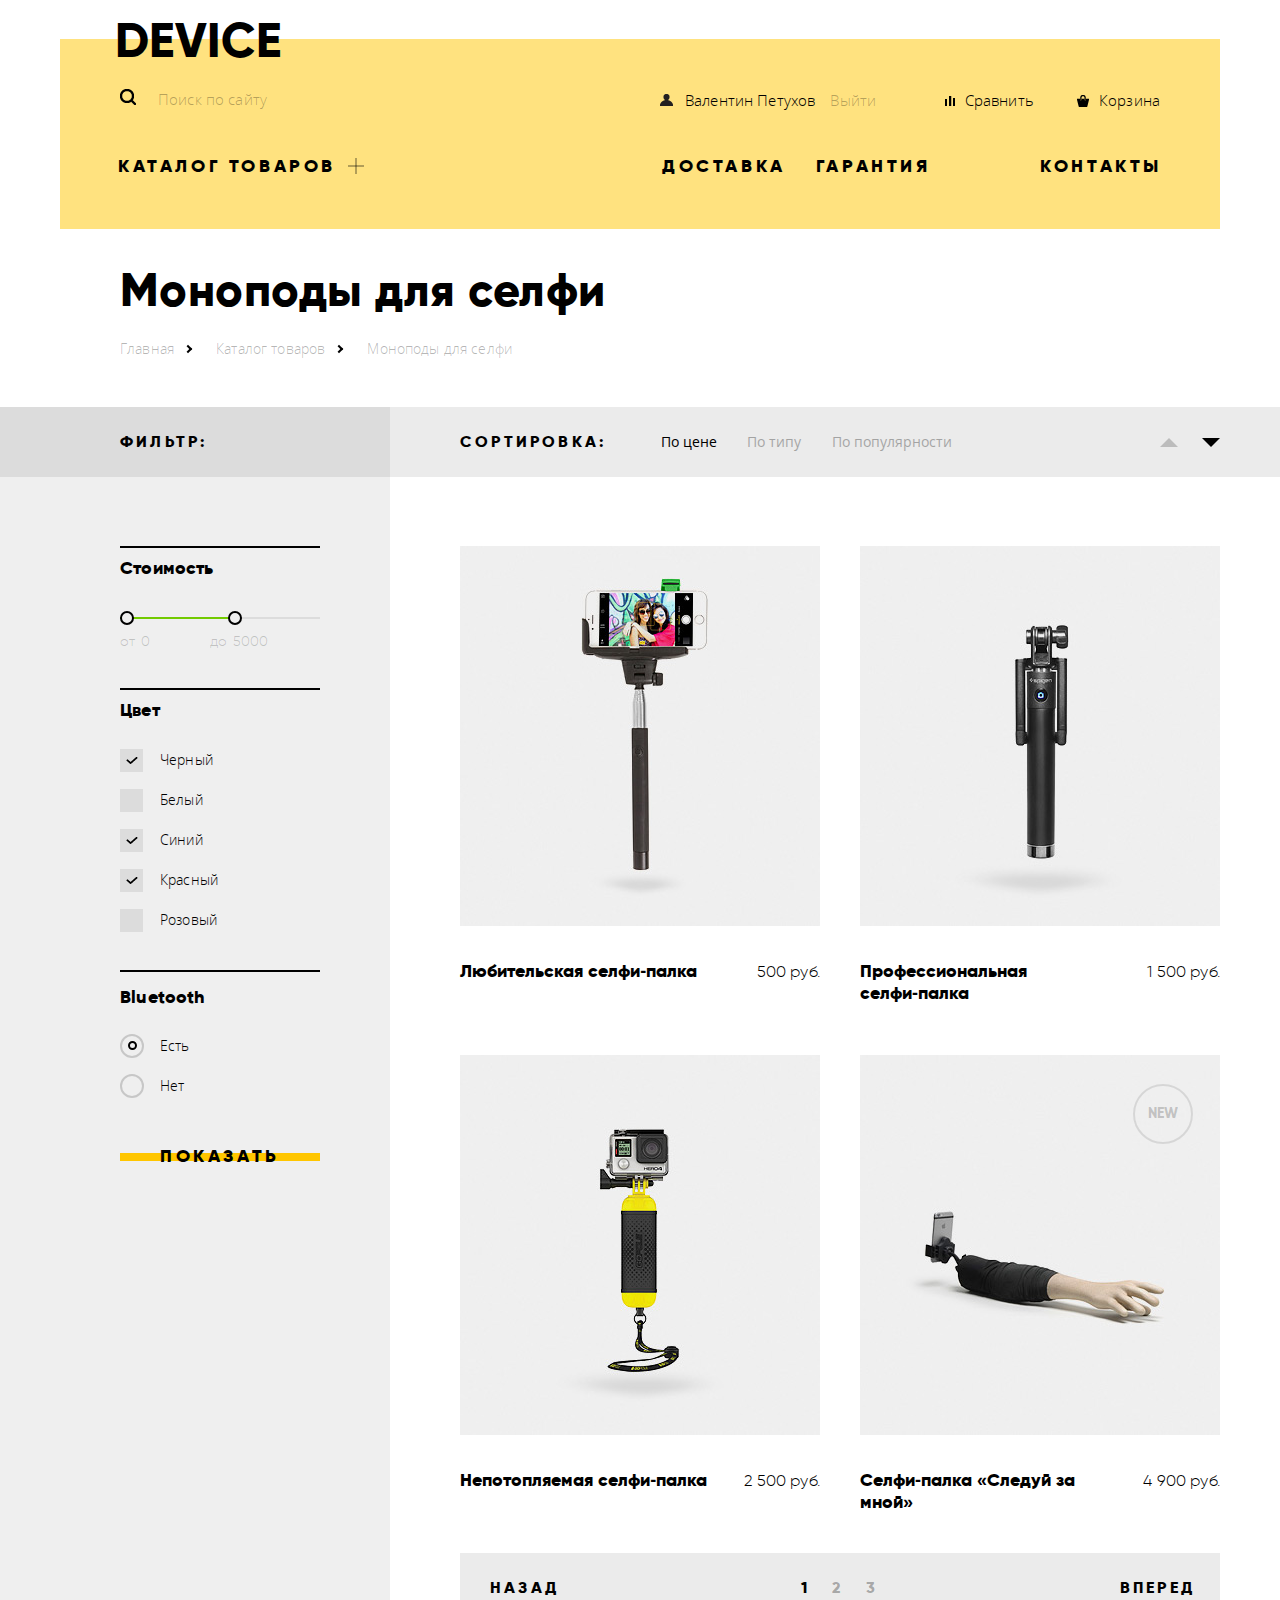
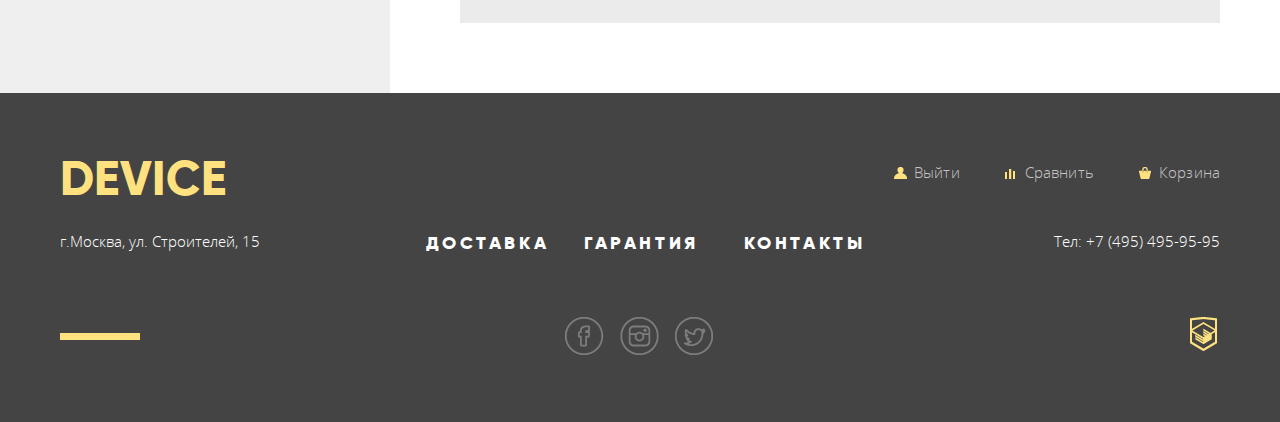
==== commit b8cbce71: "Разметка проверена на соответствие макету" ====
--- a/catalog.html
+++ b/catalog.html
@@ -31,20 +31,16 @@
 			<div class="service-block wrapper">
 				<nav class="catalog wrapper">
 					<a href="#" class="catalog-title">Каталог товаров</a>
-					<div class="catalog-items">
-						<ul>
-							<li><a href="#">Виртуальная реальность</a></li>
-							<li><a>Моноподы для селфи</a></li>
-							<li><a href="#">Экшн&#x2010;камеры</a></li>
-						</ul>
-						<ul>
-							<li><a href="#">Фитнесс&#x2010;браслеты</a></li>
-							<li><a href="#">Умные часы</a></li>
-						</ul>
-						<ul>
-							<li><a href="#">Квадрокоптеры</a></li>
-						</ul>
-					</div>
+					<ul class="catalog-items">
+						<li><a href="#">Виртуальная реальность</a></li>
+						<li><a href="#">Фитнесс&#x2010;браслеты</a></li>
+						<li><a href="#">Квадрокоптеры</a></li>
+						<li><a href="catalog.html">Моноподы для селфи</a></li>
+						<li><a href="#">Умные часы</a></li>
+						<li><a href="#">Экшн&#x2010;камеры</a></li>
+
+						
+					</ul>
 				</nav>
 
 				<ul class="service wrapper">
@@ -79,10 +75,7 @@
 				<form class="filters-form" action="https://echo.htmlacademy.ru" method="get" oninput="maxcost.value=slider.value">
 					<div class="filters-cost">
 						<h3>Стоимость</h3>
-						<!--<input id="slider" type="range" name="slider" min="0" max="8500" step="100" value="5000">
-						<span>от 0</span> <span>до</span>
-						<output id="maxcost" name="cost">5000</output>-->
-
+						
 						<div class="range-controls">
 							<div class="scale">
             		<div class="bar"></div>
@@ -125,7 +118,7 @@
 							<input id="not" type="radio" name="bluetooth" value="not">
 							<label for="not">Нет</label>
 					</div>
-						<!-- по ТЗ "4.5 Фильтр: при выключенном JavaScript кнопка «Показать» должна осуществлять переход на отдельную страницу" поэтому добавила во внутрь кнопки ссылку -->
+						
 					<button type="submit">Показать</button>
 				</form>
 				
@@ -186,7 +179,7 @@
 							<h1>
 								<a href="#">Профессиональная селфи&#x2010;палка</a>
 							</h1>
-							<span>1500 руб.</span>
+							<span>1 500 руб.</span>
 						</div>
 					</article>
 
@@ -204,7 +197,7 @@
 							<h1>
 								<a href="#">Непотопляемая селфи&#x2010;палка</a>
 							</h1>
-							<span>2500 руб.</span>
+							<span>2 500 руб.</span>
 						</div>
 						
 					</article>
@@ -222,7 +215,7 @@
 							<h1>
 								<a href="#">Селфи&#x2010;палка &laquo;Следуй за мной&raquo;</a>
 							</h1>
-							<span>4900 руб.</span>
+							<span>4 900 руб.</span>
 						</div>
 
 						
@@ -275,7 +268,7 @@
 					<li><a href="#">Контакты</a></li>
 				</ul>
 
-				<div class="tel">Тел:+7(495) 495&#x2012;95&#x2012;95
+				<div class="tel">Тел: +7 (495) 495-95-95
 				</div>
 			</div>
 
--- a/css/style.css
+++ b/css/style.css
@@ -62,6 +62,9 @@
 	height: auto;
 }
 
+.main-header {
+	padding-top: 12px;
+}
 
 .container {
   width: 1160px;
@@ -86,16 +89,17 @@
 	content: "";
 	display: block;
 	width: 1160px;
-	height: 186px;
+	height: 190px;
 	background-color: #ffe27f;
 
 }
 
 
 .logo {
-	padding-left: 60px;
+	padding-left: 55px;
 	font-size: 48px;
 	line-height: 1.2em;
+	letter-spacing: 0.01em;
 	text-transform: uppercase;
 }
 
@@ -108,9 +112,10 @@
 }
 
 .main-header .user-block{
-	padding-top: 10px;
+	align-items: baseline;
+	padding-top: 5px;
 	padding-right: 60px;
-	padding-bottom: 15px;
+	padding-bottom: 14px;
 	padding-left: 60px;
 	font-family: "Open Sans", Arial, sans-serif;
 	font-weight: 300;
@@ -127,13 +132,11 @@
 
 }
 
-
-
-/* Осталась стилизация плейсхолдера*/
-
 .search-form .search {
-	width: 315px;
-	padding-left: 40px;
+	width: 311px;
+	height: 45px;
+	padding:0 0 0 38px;
+	box-sizing: content-box;
 	font-family: "Open Sans", Arial, sans-serif;
 	font-weight: 300;
 	font-size: 15px;
@@ -141,14 +144,21 @@
 	letter-spacing: 0.01em;
 	color: #000000;
 	border: none;
+	border-top: 2px solid transparent;
+	border-bottom: 2px solid transparent;
 	background-color: transparent;
 	background-image: url("../img/icons/icons-sprite.png");
 	background-repeat: no-repeat; 
 	background-position: -10px -440px;
-}
-
-.search-form .btn {
-	display: none;
+	vertical-align: bottom;
+}
+
+.search::-webkit-input-placeholder {
+	color: rgba(0, 0, 0, 0.3);
+}
+
+.search:hover::-webkit-input-placeholder {
+	color: rgba(0, 0, 0, 0.6);
 }
 
 .search:focus {
@@ -156,9 +166,27 @@
 	outline: none;
 }
 
+
+
+.search-form .btn {
+	display: none;
+	vertical-align: bottom;
+	font-family: "Open Sans", Arial, sans-serif;
+	font-weight: 300;
+	font-size: 15px;
+	line-height: 36px;
+	letter-spacing: 0.01em;
+	color: #000000;
+}
+
+
 .search:focus + .btn {
  display: inline-block;
+ vertical-align: bottom;
  width: 81px;
+ height: 45px;
+ padding: 0;
+ box-sizing: content-box;
  font-family: "Open Sans", Arial, sans-serif;
 	font-weight: 300;
 	font-size: 15px;
@@ -175,17 +203,30 @@
 	color: #ffffff;
 }
 
-/*какая-то фигня: нажатие не отображается и кнопка исчезает*/
-
-.search:focus + .btn:active {
+
+
+ .btn:active {
+	display: inline-block;
+	vertical-align: bottom;
+	width: 81px;
+	height: 45px;
+	padding: 0;
+	box-sizing: content-box;
+ font-family: "Open Sans", Arial, sans-serif;
+	font-weight: 300;
+	font-size: 15px;
+	line-height: 36px;
+	letter-spacing: 0.01em;
+	border: 2px solid black;
 	background-color: #000000;
 	color: rgba(255, 255, 255, 0.3);
+	outline: none;
 }
 
 
 
 .personal{
-	flex-basis: 520px;
+	flex-basis: 500px;
 	list-style: none;
 	margin: 0;
 	padding: 0;
@@ -213,10 +254,8 @@
 	margin-left: 40px;
 }
 
-.personal a:not(.exit)::before {
+.personal a::before {
 	position: absolute;
-	bottom: 12px;
-	left: 5px;
 	content: "";
 	display: block;
 	background-image: url("../img/icons/icons-sprite.png");
@@ -224,12 +263,16 @@
 }
 
 .personal .user::before {
+	left: 0px;
+	bottom: 12px;
 	width: 13px;
   height: 12px;
   background-position: -10px -254px;
 }
 
 .personal .compare::before {
+	bottom: 12px;
+	left: 5px;
 	width: 10px;
  	height: 10px;
   background-position: -10px -224px;
@@ -237,11 +280,16 @@
 
 
 .personal .basket::before {
+	bottom: 11px;
+	left: 3px;
 	width: 12px;
   height: 12px;
   background-position: -10px -192px;
 }
 
+.personal .exit::before {
+	display: none;
+}
 
 .personal a:not(.exit):hover {
 	opacity: 0.6;
@@ -256,7 +304,7 @@
 
 .main-header .service-block{
 	position: relative;
-	padding: 20px 60px 0;
+	padding: 18px 58px 0;
 	letter-spacing: 0.2em;
 	text-transform: uppercase;
 	
@@ -271,7 +319,7 @@
 }
 
 .catalog {
-	flex-basis: 520px;
+	flex-basis: 500px;
 	padding-bottom: 20px;
 
 }
@@ -314,31 +362,29 @@
 	right: 0px;
 
 	display: none;
-	width: 1100px;
-	padding-bottom: 30px;
-	padding-left: 60px;
+	width: 650px;
+	margin: 0;
+	padding: 0 450px 35px 60px;
+	list-style: none;
 	background-color: #ffe27f;
 }
 
 .catalog:hover .catalog-items{
 	display: flex;
+	flex-wrap: wrap;
 	justify-content: flex-start;
 	
 }
 
-.catalog-items ul {
-	list-style: none;
-	margin: 0;
-	padding: 0;
-}
-
-
-.catalog-items ul:first-child {
-	padding-right: 40px;
-}
-
 .catalog-items li{
 	width: 200px;
+	flex-shrink: 0;
+}
+
+.catalog-items li:nth-child(1),
+.catalog-items li:nth-child(4),
+.catalog-items li:nth-child(5) {
+	padding-right: 38px;
 }
 
 
@@ -356,7 +402,7 @@
 
 
 .service {
-	flex-basis: 520px;
+	flex-basis: 500px;
 	list-style: none;
 	margin: 0;
 	padding: 0;
@@ -364,7 +410,7 @@
 }
 
 .service li:first-child {
-	margin-right: 35px;
+	margin-right: 30px;
 }
 
 .service li:last-child {
@@ -381,14 +427,14 @@
 
 .promo-slider {
 	position: relative;
-	padding-top: 25px;
-	margin-bottom: 100px;
+	padding-top: 30px;
+	margin-bottom: 95px;
 }
 
 
 .promo-slider::before {
 	position: absolute;
-	top: 25px;
+	top: 30px;
 	left: 0;
 	z-index: -1;
 	content: "";
@@ -454,27 +500,25 @@
 	display: flex;
 	flex-direction: column;
 	justify-content: space-between;
-	width: 510px;
+	width: 515px;
 	padding-right: 50px;
-	padding-left: 20px;
+	padding-left: 15px;
 
 }
  .description h2 {
  	margin: 82px 0 0 0;
- 	width: 392px;
+ 	padding: 0;
  	font-size: 47px;
 	line-height: 1.2em;
+	letter-spacing: 0.01em;
  	font-weight: 800;
  	 }
 
- 	  .promo-item:nth-child(3) h2{
- 	 	width: 500px;
- 	 }
-
+ 
  	.description h2::before {
  		position:absolute;
  		right: 460px;
- 		top: 67px;
+ 		top: 69px;
  		content: "";
  		display: block;
  		width: 100px;
@@ -486,7 +530,7 @@
  	.description h2::after {
  		z-index: -1;
  		position:absolute;
- 		top: 16px;
+ 		top: 18px;
  		right: 47px;
  		content: "01";
  		display: block;
@@ -506,17 +550,20 @@
 	content: "03";
 }
 
-
- 	
-
  .description p {
- 	margin: 20px 0 45px 0;
+ 	margin: 18px 0 43px 5px;
+ 	width: 465px;
 	font-family: "Open Sans", Arial, sans-serif;
 	font-weight: 300;
 	font-size: 15px;
 	line-height: 30px;
+	letter-spacing: 0.01em;
 	color: #444444;
 	}
+
+ .promo-item:first-child p {
+ 	width: 485px;
+ }
 
  .description a {
  	position: relative;
@@ -524,6 +571,7 @@
  	width: 220px;
  	padding-top: 10px;	
  	padding-bottom: 10px;
+ 	margin-left: 5px;
 	letter-spacing: 0.2em;
 	text-transform: uppercase;
 	text-align: center;
@@ -553,18 +601,23 @@
 
  .promo-property {
  	list-style: none;
- 	margin: auto 0 0 0;
+ 	margin: auto 0 0 5px;
  	padding: 0;
  }
  
 .promo-property li{
 	display: inline-block;
-	margin-right: 75px;
-}
+	margin-right: 74px;
+}
+
+.promo-item:last-child li {
+	margin-right: 42px;
+}
+
 
 .promo-property span:first-child {
 	display: block;
-	margin-bottom: 15px;
+	margin-bottom: 9px;
 	font-family: "Gilroy", Arial, sans-serif;
 	font-weight: 300;
 	font-size: 36px;
@@ -576,6 +629,7 @@
 .promo-property span:last-child {
 	display: block;
 	padding-bottom: 10px;
+	margin-bottom: 10px;
 	font-family: "Open Sans", Arial, sans-serif;
 	font-weight: 300;
 	font-size: 13px;
@@ -584,13 +638,14 @@
 }
 
  .popular {
- 	margin-bottom: 160px;
+ 	margin-bottom: 80px;
  }
 
  .popular-item {
  	position: relative;
  	width: 160px;
  	height: 160px;
+ 	margin-bottom: 80px;
  	background-color: #ffe27f;
  	overflow: visible;
  }
@@ -605,7 +660,7 @@
  	left: 0;
  	display: block;
  	width: 160px;
- 	padding-top: 200px;
+ 	padding-top: 195px;
  	background-image: url("../img/popular-sprite.png");
   background-repeat: no-repeat;
  	
@@ -642,7 +697,7 @@
 
 .service-slider {
 	position: relative;
-	margin-bottom: 160px;
+	margin-bottom: 162px;
 }
 
 .service-slider input {
@@ -672,9 +727,10 @@
 	display: block;
 	width: 160px;
 	padding-top: 10px;
-	padding-right: 117px;
+	padding-right: 113px;
 	padding-bottom: 10px;
-	margin-bottom: 25px;
+	padding-left: 4px;
+	margin-bottom: 24px;
 	text-align: center;
 	letter-spacing: 0.2em;
 	text-transform: uppercase;
@@ -694,17 +750,16 @@
 
 .slider-toggles label:hover{
 	padding-right: 0px;
-	margin-right: 117px;
+	margin-right: 113px;
 	background-color: #ffc600;
 }
 
-/*меньшая вложенность здесь не получается*/
 
 #btn-4:checked ~ .slider-toggles label[for="btn-4"],
 #btn-5:checked ~ .slider-toggles label[for="btn-5"],
 #btn-6:checked ~ .slider-toggles label[for="btn-6"] {
 	margin-right: 0px;
-	padding-right: 117px;
+	padding-right: 113px;
 	color: #ffe27f;
 	background-color: #000000;
 }
@@ -728,7 +783,7 @@
 
 .service-item.delivery::before {
 	top: 85px;
- 	right: 60px;
+ 	right: 67px;
  width: 136px;
     height: 164px;
     background-position: -171px -5px;
@@ -750,7 +805,7 @@
     background-position: -5px -5px;
 }
 
-/*меньшая вложенность здесь не получается*/
+
 
 #btn-4:checked ~ .slider-inner .service-item.delivery,
 #btn-5:checked ~  .slider-inner .service-item.warranty,
@@ -759,15 +814,17 @@
 }
 
 .service-item h2 {
-	margin: 0;
+	margin: 0 0 27px 0;
 	font-size: 47px;
 	line-height: 1.2em;
 	font-weight: 800;
+	letter-spacing: 0.01em;
 	
 }
 
 .service-item p {
-	width: 435px;
+	width: 460px;
+	margin: 0;
 	font-family: "Open Sans", Arial, sans-serif;
 	font-weight: 300;
 	font-size: 15px;
@@ -776,9 +833,12 @@
 	color: #444444;
 	}
 
+.credit p {
+	width: 435px;
+}
 
 .logotypes {
-  margin-bottom: 90px;
+  margin-bottom: 95px;
 }
 
 .logotypes a {
@@ -831,6 +891,7 @@
 
 .info {
 	margin-bottom: 80px;
+
 }
 
 .info  .wrapper {
@@ -841,10 +902,12 @@
 }
 
 .info h2 {
+	padding-top: 8px;
 	font-size: 47px;
 	line-height: 1.2em;
 	font-weight: 800;
-	padding-top: 10px;
+	letter-spacing: 0.01em;
+	
 }
 
 
@@ -948,7 +1011,7 @@
 
 
 .logistics {
-	margin: auto 0 0 0;
+	margin: 35px 0 0 0;
 	padding: 0;
 	font-size: 16px;
 	line-height: 40px;
@@ -982,7 +1045,7 @@
 
 .main-footer {
 	
-	padding-top: 65px;
+	padding-top: 57px;
 	padding-bottom: 65px;
 	color: #ffffff;
 	background-color: #444444;
@@ -996,7 +1059,7 @@
 
 
 a.footer-logo{
-	margin-bottom: 20px;
+	margin-bottom: 18px;
 	font-family: "Gilroy", Arial, sans-serif;
 	font-weight: 800;
 	font-size: 48px;
@@ -1019,7 +1082,7 @@
 
 .footer-personal {
 	margin: 0;
-	padding: 0;
+	padding: 4px 0 0 0;
 	list-style: none;
 }
 
@@ -1097,18 +1160,18 @@
 }
 
 
-
-
-
-
 .footer-service {
 	width: 440px;
-	margin: 0 0 60px 0;
+	margin: 7px 23px 62px 0;
 	padding: 0;
 	letter-spacing: 0.2em;
 	text-transform: uppercase;
 	list-style: none;
 
+}
+
+.footer-service li:last-child {
+	margin-left: 10px;
 }
 
 .footer-service a:hover {
@@ -1129,12 +1192,21 @@
 	text-transform: none;
 
 }
+.links {
+	position: relative;
+}
+
+.social {
+	
+	margin-left: auto;
+	padding-left: 30px;
+}
 
 .social a {
 	display: inline-block;
 	width: 40px;
 	height: 40px;
-	margin: 0 7px;
+	margin: 0 5px;
 	font-size: 0;
 	vertical-align: top;
 	background-image: url("../img/icons/icons-sprite.png");
@@ -1167,12 +1239,19 @@
 }
 
 .social::before {
+	position: absolute;
+	left: 0;
+	bottom: 17px;
 	content: "";
 	display: inline-block;
 	width: 80px;
 	height: 7px;
 	background-color: #ffe27f;
-	margin-right: 380px;
+	
+}
+
+.copyright {
+	margin-left: auto;
 }
 
 
@@ -1197,7 +1276,58 @@
 	opacity: 0.3;
 }
 
+
+
+
 /*модальное окно - форма обратной связи*/
+
+@keyframes uprise {
+	0% {
+    transform: translateY(-150%) scale(0);
+  } 
+
+  100% {
+    transform: translateY(-50%) scale(1);
+  }
+}
+
+@keyframes closing {
+	0% {
+		transform: translateY(-50%) scale(1);
+	}
+	100% {
+		transform: translateY(-150%) scale(0);
+	}
+}
+
+@keyframes sigh {
+	
+	50% {
+		transform: translateY(-50%) scale(1.1);
+	}
+
+}
+
+/*модальное окно - карта*/
+
+.modal-content-map {
+	display: none;
+	position: fixed;
+	top: 50%;
+	left: 50%;
+	margin-left: -480px;
+	transform: translateY(-50%);
+	width: 960px;
+	height: 559px;
+	background: #ffffff url("../img/map-big.jpg");
+	box-shadow: 0 8px 30px 8px rgba(0, 0, 0, 0.15);
+}
+
+iframe {
+	border: 0;
+}
+
+
 
 .modal-content {
 	display: none;
@@ -1211,8 +1341,25 @@
 	margin-left: -480px;
 	background-color: #ffffff;
 	box-shadow: 0 8px 30px 8px rgba(0, 0, 0, 0.15);
-
+  
 	}
+
+	.modal-content-show {
+  display: block;
+  animation: uprise 1s;
+}
+
+.modal-content-closing {
+	display: block;
+  animation: closing 1s;
+  animation-fill-mode: forwards;
+  
+}
+
+.modal-error {
+  animation: sigh 1s;
+}
+
 
 	.modal-content::before {
 		position: absolute;
@@ -1301,27 +1448,10 @@
 	letter-spacing: 0;
 }
 
-input[name="name"],
+input[name="user-name"],
 input[name="email"] {
-	width: 314px;
-	padding: 13px 20px;
-	margin-top: 8px;
-	margin-bottom: 35px;
-	font-family: "Open Sans", Arial, sans-serif;
-	font-weight: normal;
-	font-size: 14px;
-	line-height: 18px;
-	color: #000000;
-	background-color: #f2f2f2;
-	border: 3px solid #f2f2f2;
-}
-
-
-
-.modal-content textarea {
-	width: 714px;
-	height: 110px;
-	padding: 20px;
+	width: 324px;
+	padding: 13px 15px;
 	margin-top: 8px;
 	margin-bottom: 40px;
 	font-family: "Open Sans", Arial, sans-serif;
@@ -1333,14 +1463,31 @@
 	border: 3px solid #f2f2f2;
 }
 
-input[name="name"]:hover,
+
+
+.modal-content textarea {
+	width: 724px;
+	height: 120px;
+	padding: 15px;
+	margin-top: 8px;
+	margin-bottom: 40px;
+	font-family: "Open Sans", Arial, sans-serif;
+	font-weight: normal;
+	font-size: 14px;
+	line-height: 18px;
+	color: #000000;
+	background-color: #f2f2f2;
+	border: 3px solid #f2f2f2;
+}
+
+input[name="user-name"]:hover,
 input[name="email"]:hover,
 .modal-content textarea:hover {
 	background-color: #ebebeb;
 	border-color: #ebebeb;
 } 
 
-input[name="name"]:focus,
+input[name="user-name"]:focus,
 input[name="email"]:focus,
 .modal-content textarea:focus {
 	background-color: #ffffff;
@@ -1349,7 +1496,9 @@
 } 
 
 
-input[name="email"]:invalid {
+input[name="email"]:invalid,
+input.invalid,
+textarea.invalid{
 	background-color: #ffdada;
 	border-color: #ffdada;
 }
@@ -1393,21 +1542,6 @@
  	outline: none;
  }
 
-/*модальное окно - карта*/
-
-.modal-content-map {
-	display: none;
-	position: fixed;
-	top: 50%;
-	left: 50%;
-	margin-left: -480px;
-	margin-top: -280px;
-	width: 960px;
-	height: 559px;
-	background: #ffffff url("../img/map-big.jpg");
-	box-shadow: 0 8px 30px 8px rgba(0, 0, 0, 0.15);
-}
-
 
 
 /*каталог*/
@@ -1415,10 +1549,11 @@
 
 .catalog-main h1{
 	padding-left: 60px;
-	margin: 70px 0 15px 0;
+	margin: 65px 0 12px 0;
 	font-size: 47px;
 	line-height: 1.2em;
 	font-weight: 800;
+	letter-spacing: 0.01em;
 	
 
 }
@@ -1461,7 +1596,7 @@
 .breadcrumbs a:not(.current)::after {
 	position: absolute;
 	top: 15px;
-	right: -7px;
+	right: -2px;
 	content: "";
 	display: block;
 	width: 4px;
@@ -1517,11 +1652,17 @@
  }
 
  .filters h3 {
+ 	margin: 10px 0 18px 0;
  	font-family: "Gilroy", Arial, sans-serif;
 	font-weight: 800;
  	font-size: 18px;
  	line-height: 1.2em;
  	
+ 	}
+
+ 	.filters-bluetooth h3 {
+ 		margin-top: 15px;
+ 		
  	}
 
 .filters label {
@@ -1569,7 +1710,7 @@
 }
 
 .range-controls .toggle-max {
-  left: 103px;
+  left: 108px;
 }
 
 .price-controls {
@@ -1700,7 +1841,7 @@
  	display: block;
  	width: 200px;
  	padding: 10px 0;	
- 	margin: 0;
+ 	margin: 30px 0 0 0;
  	font-family: "Gilroy", Arial, sans-serif;
 	font-weight: 800;
 	font-size: 18px;
@@ -1776,11 +1917,12 @@
   }
 
   ul.products-sort {
+  	margin-left: 5px;
   	margin-right: auto;
   }
 
   .products-sort li {
-  	margin-right: 5px;
+  	
   	margin-left: 5px;
   }
 
@@ -1829,7 +1971,7 @@
 }
 
   .arrow-top a::before {
-  	left: 0;
+  	left: -15px;
   border-top-width: 0;
   border-right-color: transparent;
   border-left-color: transparent;
@@ -1894,13 +2036,18 @@
 }
 
 .products-item h1 {
-	margin: 35px 0 0 0;
+	margin: 30px 0 0 0;
 	padding-left: 0;
 	width: 260px;
 	font-size: 18px;
 	line-height: 1.2em;
 	font-weight: 800;
-
+	letter-spacing: 0.01px
+
+}
+
+.products-item:nth-child(2) h1 {
+	width: 230px;
 }
 
 .products-item span {
@@ -1993,7 +2140,7 @@
 .products-paginator {
 	width: 760px;
 	margin-top: 0;
-	margin-bottom: 75px;
+	margin-bottom: 70px;
 	margin-right: auto;
 	margin-left: 70px;
 	padding: 0;
@@ -2004,6 +2151,7 @@
 
 .products-paginator li:first-child {
 	margin-right: auto;
+	padding-right: 5px;
 }
 
 .products-paginator li:last-child {
@@ -2012,11 +2160,15 @@
 
 .products-paginator a {
 	display: block;
-	padding: 10px;
+	padding: 10px 11px;
+	font-size: 16px;
 	line-height: 50px;
+	letter-spacing: 0.2em;
 	text-transform: uppercase;
 	color: rgba(0, 0, 0, 0.3);
 }
+
+
 
 .products-paginator a:hover {
  color: rgba(0, 0, 0, 0.6);
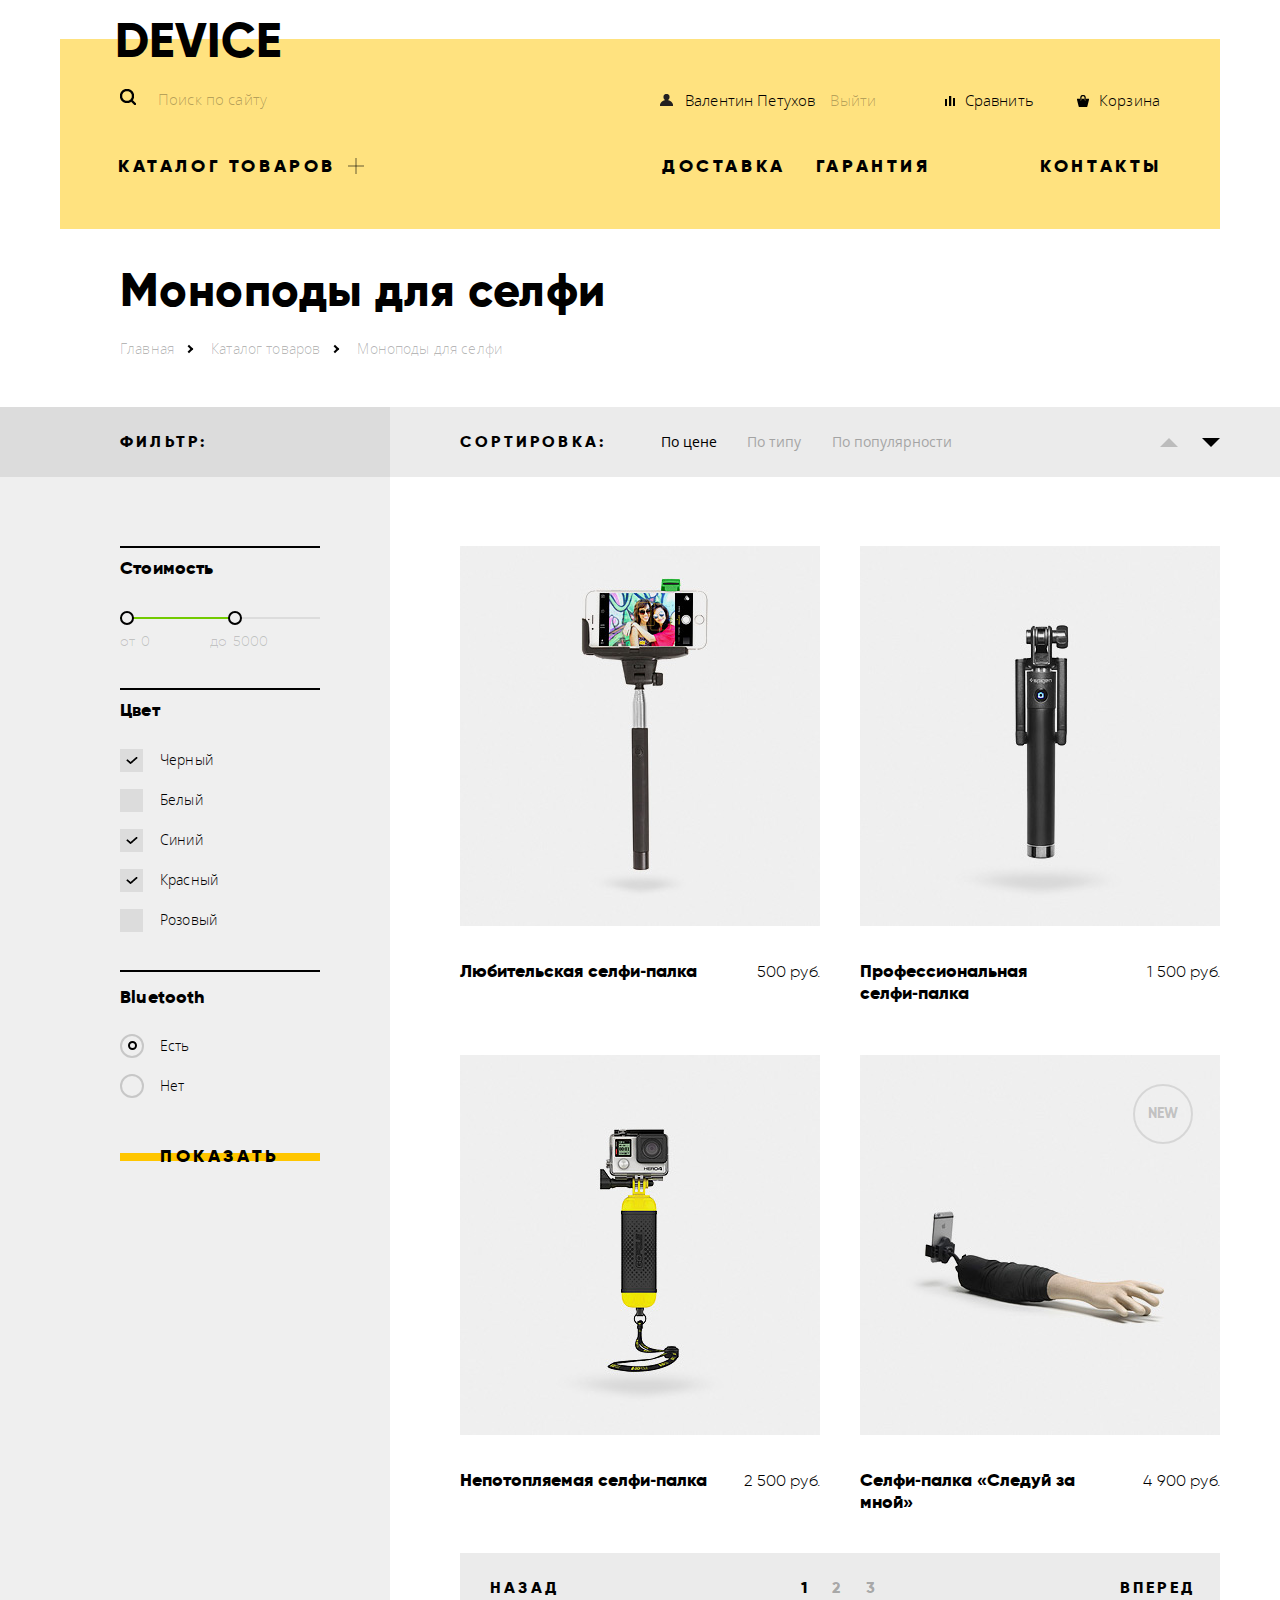
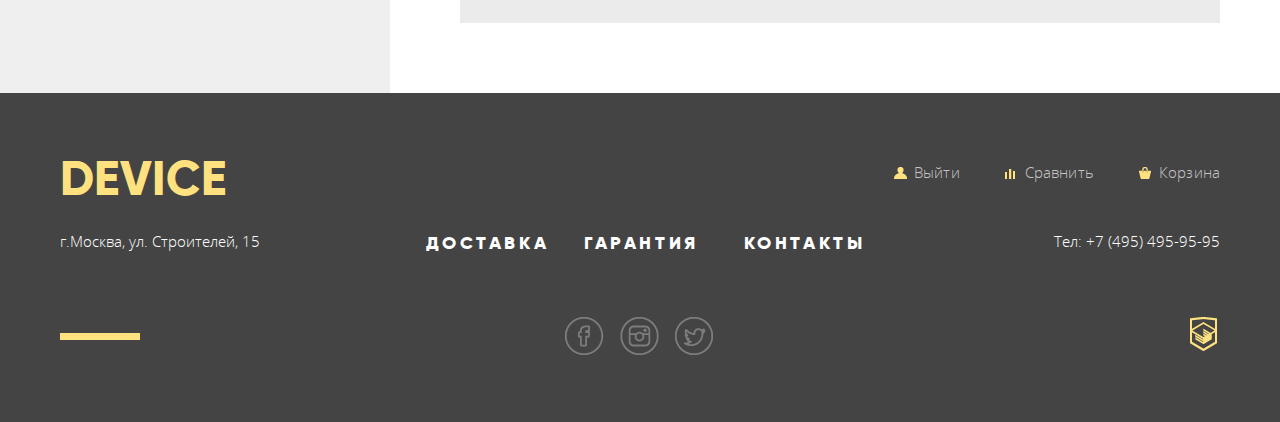
==== commit 7bc8c677: "JS подключен внешним файлом" ====
--- a/catalog.html
+++ b/catalog.html
@@ -14,12 +14,9 @@
 			</div>
 			<div class="user-block wrapper">
 				<form class="search-form" action="https://echo.htmlacademy.ru" method="post">
-					<!--добавила label, чтобы навесить на label картинку с лупой в качестве background-image + за счет этого картинка станет "функциональной"  -->
 					<input class="search" type="search" name="search" placeholder="Поиск по сайту">
-					
 					<button class="btn" type="submit">Найти</button>
 				</form>
-
 				<ul class="personal wrapper">
 					<li><a class="user" href="#">Валентин Петухов</a></li>
 					<li><a class= "exit" href="#">Выйти</a></li>
@@ -27,7 +24,6 @@
 					<li><a class="basket"  href="#">Корзина</a></li>
 				</ul>
 			</div>
-
 			<div class="service-block wrapper">
 				<nav class="catalog wrapper">
 					<a href="#" class="catalog-title">Каталог товаров</a>
@@ -38,11 +34,8 @@
 						<li><a href="catalog.html">Моноподы для селфи</a></li>
 						<li><a href="#">Умные часы</a></li>
 						<li><a href="#">Экшн&#x2010;камеры</a></li>
-
-						
 					</ul>
 				</nav>
-
 				<ul class="service wrapper">
 					<li><a href="#">Доставка</a></li>
 					<li><a href="#">Гарантия</a></li>
@@ -55,7 +48,6 @@
 	<main class="catalog-main">
 		<div class="container">
 			<h1>Моноподы для селфи</h1>
-			
 			<ul class="breadcrumbs">
 				<li>
 					<a href="index.html">Главная</a>
@@ -69,61 +61,46 @@
 			</ul>
 		</div>
 		<div class="wrapper">
-
 			<aside class="filters wrapper">
 				<h2>Фильтр:</h2>
 				<form class="filters-form" action="https://echo.htmlacademy.ru" method="get" oninput="maxcost.value=slider.value">
 					<div class="filters-cost">
 						<h3>Стоимость</h3>
-						
 						<div class="range-controls">
 							<div class="scale">
-            		<div class="bar"></div>
-            	</div>
-            	<div class="toggle toggle-min"></div>
-          		<div class="toggle toggle-max"></div>
-          	</div>
-        	
-        		<div class="price-controls">
-        			<label class="min-price">от <input name="min-price" type="text" value="0"></label>
-          		<label class="max-price">до <input name="max-price" type="text" value="5000"></label>
-        		</div>
-
+								<div class="bar"></div>
+							</div>
+							<div class="toggle toggle-min"></div>
+							<div class="toggle toggle-max"></div>
+						</div>
+						<div class="price-controls">
+							<label class="min-price">от <input name="min-price" type="text" value="0"></label>
+							<label class="max-price">до <input name="max-price" type="text" value="5000"></label>
+						</div>
 					</div>
-
 					<div class="filters-color">
 						<h3>Цвет</h3>
-							<input id="black" type="checkbox" name="black" checked>
-							<label for="black">Черный</label>
-						
-							<input id="white" type="checkbox" name="white">
-							<label for="white">Белый</label>
-						
-							<input id="blue" type="checkbox" name="blue" checked>
-							<label for="blue">Синий</label>
-						
-							<input id="red" type="checkbox" name="red" checked>
-							<label for="red">Красный </label>
-						
-							<input id="pink" type="checkbox" name="pink">
-							<label for="pink">Розовый</label>
+						<input id="black" type="checkbox" name="black" checked>
+						<label for="black">Черный</label>
+						<input id="white" type="checkbox" name="white">
+						<label for="white">Белый</label>
+						<input id="blue" type="checkbox" name="blue" checked>
+						<label for="blue">Синий</label>
+						<input id="red" type="checkbox" name="red" checked>
+						<label for="red">Красный </label>
+						<input id="pink" type="checkbox" name="pink">
+						<label for="pink">Розовый</label>
 					</div>
-
 					<div class="filters-bluetooth">
 						<h3>Bluetooth</h3>
-						
-							<input id="yes" type="radio" name="bluetooth" value="yes" checked>
-							<label for="yes">Есть</label>
-						
-							<input id="not" type="radio" name="bluetooth" value="not">
-							<label for="not">Нет</label>
+						<input id="yes" type="radio" name="bluetooth" value="yes" checked>
+						<label for="yes">Есть</label>
+						<input id="not" type="radio" name="bluetooth" value="not">
+						<label for="not">Нет</label>
 					</div>
-						
 					<button type="submit">Показать</button>
 				</form>
-				
 			</aside>
-
 			<section class="results wrapper">
 				<div class="container-sort wrapper">
 					<h2>Сортировка:</h2>
@@ -132,7 +109,6 @@
 						<li><a href="#">По типу</a></li>
 						<li><a href="#">По популярности</a></li>
 					</ul>
-
 					<ul class="arrows">
 						<li class="arrow-top">
 							<a href="#"></a>
@@ -142,14 +118,9 @@
 						</li>
 					</ul>
 				</div>
-				
 				<div class="products wrapper">
 					<article class="products-item">
-						<!--для каждого .products-item:
-						для div.products-purshase задаем те же размеры, что и у картинки (width="360" height="380"), полупрозрачный серый цвет и позицинируем над картинкой, задаем display:none; по наведению - display:block -->
-
-						<div class="products-picture">
-							<!--Значок NEW будет сделан как пседоэлемент .products-picture::before -->
+						<div class="products-picture">
 							<img src="img/selfie-amateur.jpg" width="360" height="380" alt="Любительская селфи-палка">
 							<div class="products-purshase wrapper">
 								<a class="basket" href="#">В корзину</a>
@@ -162,19 +133,15 @@
 							</h1>
 							<span>500 руб.</span>
 						</div>
-						
-						
-					</article>
-
+					</article>
 					<article class="products-item">
 						<div class="products-picture">
 							<img src="img/selfie-professional.jpg" width="360" height="380" alt="Профессиональная селфи-палка">
 							<div class="products-purshase wrapper">
-									<a class="basket" href="#">В корзину</a>
-									<a class="compare" href="#">Добавить к сравнению</a>
-							</div>
-						</div>
-
+								<a class="basket" href="#">В корзину</a>
+								<a class="compare" href="#">Добавить к сравнению</a>
+							</div>
+						</div>
 						<div class="name-and-price wrapper">
 							<h1>
 								<a href="#">Профессиональная селфи&#x2010;палка</a>
@@ -182,26 +149,21 @@
 							<span>1 500 руб.</span>
 						</div>
 					</article>
-
 					<article class="products-item">
 						<div class="products-picture">
 							<img src="img/selfie-insubmersible.jpg" width="360" height="380" alt="Непотопляемая селфи-палка">
 							<div class="products-purshase wrapper">
-									<a class="basket" href="#">В корзину</a>
-									<a class="compare" href="#">Добавить к сравнению</a>
-							</div>
-
-						</div>
-
+								<a class="basket" href="#">В корзину</a>
+								<a class="compare" href="#">Добавить к сравнению</a>
+							</div>
+						</div>
 						<div class="name-and-price wrapper">
 							<h1>
 								<a href="#">Непотопляемая селфи&#x2010;палка</a>
 							</h1>
 							<span>2 500 руб.</span>
 						</div>
-						
-					</article>
-
+					</article>
 					<article class="products-item">
 						<div class="products-picture">
 							<img src="img/selfie-hand.jpg" width="360" height="380" alt="Селфи-палка &laquo;Следуй за мной&raquo;">
@@ -210,18 +172,14 @@
 								<a class="compare" href="#">Добавить к сравнению</a>
 							</div>
 						</div>
-
 						<div class="name-and-price wrapper">
 							<h1>
 								<a href="#">Селфи&#x2010;палка &laquo;Следуй за мной&raquo;</a>
 							</h1>
 							<span>4 900 руб.</span>
 						</div>
-
-						
-					</article>
-				</div>
-
+					</article>
+				</div>
 				<ul class="products-paginator wrapper">
 					<li>
 						<a class="previous" href="#">Назад</a>
@@ -239,11 +197,8 @@
 						<a class="next" href="#">Вперед</a>
 					</li>
 				</ul>
-
 			</section>
 		</div>
-
-
 	</main>
 
 	<footer class="main-footer">
@@ -256,22 +211,17 @@
 					<li><a  class="footer-basket" href="#">Корзина</a></li>
 				</ul>
 			</div>
-			
-
 			<div class="service-block wrapper">
 				<div class="address">г.Москва, ул. Строителей, 15 
 				</div>
-
 				<ul class="footer-service wrapper">
 					<li><a href="#">Доставка</a></li>
 					<li><a href="#">Гарантия</a></li>
 					<li><a href="#">Контакты</a></li>
 				</ul>
-
 				<div class="tel">Тел: +7 (495) 495-95-95
 				</div>
 			</div>
-
 			<div class="links wrapper">
 				<div class="social">
 					<a class="btn-fb" href="#">facebook</a>
@@ -283,7 +233,6 @@
 				</div>
 			</div>
 		</div>
-
 	</footer>  
 </body>
 </html>--- a/css/style.css
+++ b/css/style.css
@@ -26,7 +26,6 @@
 		url("../fonts/opensanslight.woff") format("woff");
 	font-weight: 300;
 	font-style: normal;
-
 }
 
 @font-face {
@@ -37,7 +36,6 @@
 		url("../fonts/opensans.woff") format("woff");
 	font-weight: normal;
 	font-style: normal;
-
 }
 
 
@@ -49,10 +47,10 @@
 	line-height: 1.2em;
 	letter-spacing: 0.01em;
 	color: #000000;
-	}
-
-
- a {
+}
+
+
+a {
 	text-decoration: none;
 	color: #000000;
 }
@@ -74,8 +72,12 @@
 }
 
 .wrapper {
+	display: -webkit-box;
+	display: -ms-flexbox;
 	display: flex;
-	justify-content: space-between;
+	-webkit-box-pack: justify;
+	    -ms-flex-pack: justify;
+	        justify-content: space-between;
 }
 
 .main-header .container {
@@ -84,14 +86,13 @@
 
 .main-header .container::before {
 	position: absolute;
+	top: 27px;
 	z-index: -1;
-	top: 27px;
 	content: "";
 	display: block;
 	width: 1160px;
 	height: 190px;
 	background-color: #ffe27f;
-
 }
 
 
@@ -112,7 +113,6 @@
 }
 
 .main-header .user-block{
-	align-items: baseline;
 	padding-top: 5px;
 	padding-right: 60px;
 	padding-bottom: 14px;
@@ -123,13 +123,16 @@
 	line-height: 36px;
 	letter-spacing: 0.01em;
 	color: #000000;
+	-webkit-box-align: baseline;
+	    -ms-flex-align: baseline;
+	        align-items: baseline;
 }
 
 .search-form{
+	-ms-flex-preferred-size: 440px;
 	
-	flex-basis: 440px;
+	    flex-basis: 440px;
 	font-size: 0;
-
 }
 
 .search-form .search {
@@ -143,21 +146,37 @@
 	line-height: 36px;
 	letter-spacing: 0.01em;
 	color: #000000;
-	border: none;
-	border-top: 2px solid transparent;
-	border-bottom: 2px solid transparent;
 	background-color: transparent;
 	background-image: url("../img/icons/icons-sprite.png");
 	background-repeat: no-repeat; 
 	background-position: -10px -440px;
+	border: none;
+	border-top: 2px solid transparent;
+	border-bottom: 2px solid transparent;
 	vertical-align: bottom;
 }
 
-.search::-webkit-input-placeholder {
+.search::-webkit-input-placeholder{
 	color: rgba(0, 0, 0, 0.3);
 }
 
-.search:hover::-webkit-input-placeholder {
+.search::-moz-placeholder{
+	color: rgba(0, 0, 0, 0.3);
+}
+
+.search:-ms-input-placeholder{
+	color: rgba(0, 0, 0, 0.3);
+}
+
+.search:hover::-webkit-input-placeholder{
+	color: rgba(0, 0, 0, 0.6);
+}
+
+.search:hover::-moz-placeholder {
+	color: rgba(0, 0, 0, 0.6);
+}
+
+.search:hover:-ms-input-placeholder{
 	color: rgba(0, 0, 0, 0.6);
 }
 
@@ -166,23 +185,19 @@
 	outline: none;
 }
 
-
-
 .search-form .btn {
 	display: none;
-	vertical-align: bottom;
 	font-family: "Open Sans", Arial, sans-serif;
 	font-weight: 300;
 	font-size: 15px;
 	line-height: 36px;
 	letter-spacing: 0.01em;
 	color: #000000;
-}
-
+	vertical-align: bottom;
+}
 
 .search:focus + .btn {
  display: inline-block;
- vertical-align: bottom;
  width: 81px;
  height: 45px;
  padding: 0;
@@ -195,6 +210,7 @@
 	color: #000000;
  background-color: transparent;
  border: 2px solid black;
+ vertical-align: bottom;
 }
 
 
@@ -205,9 +221,8 @@
 
 
 
- .btn:active {
+.btn:active {
 	display: inline-block;
-	vertical-align: bottom;
 	width: 81px;
 	height: 45px;
 	padding: 0;
@@ -217,19 +232,19 @@
 	font-size: 15px;
 	line-height: 36px;
 	letter-spacing: 0.01em;
+	color: rgba(255, 255, 255, 0.3);
+	background-color: #000000;
 	border: 2px solid black;
-	background-color: #000000;
-	color: rgba(255, 255, 255, 0.3);
 	outline: none;
-}
-
-
+	vertical-align: bottom;
+}
 
 .personal{
-	flex-basis: 500px;
-	list-style: none;
+	-ms-flex-preferred-size: 500px;
+	    flex-basis: 500px;
 	margin: 0;
 	padding: 0;
+	list-style: none;
 }
 
 .personal li:nth-last-child(2) {
@@ -241,13 +256,14 @@
 	display: block;
 	padding-left: 25px;
 	
-	}
+}
 
 
 
 .personal .exit {
+	margin-left: 15px;
 	color: rgba(0, 0, 0, 0.3);
-	margin-left: 15px;
+	
 }
 
 .personal .basket {
@@ -278,7 +294,6 @@
   background-position: -10px -224px;
 }
 
-
 .personal .basket::before {
 	bottom: 11px;
 	left: 3px;
@@ -295,19 +310,15 @@
 	opacity: 0.6;
 }
 
-
 .personal a:not(.exit):active {
 	opacity: 0.3;
 }
-
-
 
 .main-header .service-block{
 	position: relative;
 	padding: 18px 58px 0;
 	letter-spacing: 0.2em;
 	text-transform: uppercase;
-	
 }
 
 .service-block a:hover {
@@ -319,9 +330,9 @@
 }
 
 .catalog {
-	flex-basis: 500px;
+	-ms-flex-preferred-size: 500px;
+	    flex-basis: 500px;
 	padding-bottom: 20px;
-
 }
 
 .catalog-title {
@@ -342,7 +353,8 @@
 }
 
 .catalog-title::after {
-	transform: rotate(90deg);
+		-webkit-transform: rotate(90deg);
+	        transform: rotate(90deg);
 }
 
 .catalog-title:hover::before,
@@ -357,10 +369,9 @@
 
 .catalog-items {
 	position: absolute;
-	z-index: 1;
 	top: 60px;
 	right: 0px;
-
+	z-index: 1;
 	display: none;
 	width: 650px;
 	margin: 0;
@@ -370,15 +381,20 @@
 }
 
 .catalog:hover .catalog-items{
+	display: -webkit-box;
+	display: -ms-flexbox;
 	display: flex;
-	flex-wrap: wrap;
-	justify-content: flex-start;
-	
+	-ms-flex-wrap: wrap;
+	    flex-wrap: wrap;
+	-webkit-box-pack: start;
+	    -ms-flex-pack: start;
+	        justify-content: flex-start;
 }
 
 .catalog-items li{
 	width: 200px;
-	flex-shrink: 0;
+	-ms-flex-negative: 0;
+	    flex-shrink: 0;
 }
 
 .catalog-items li:nth-child(1),
@@ -395,18 +411,15 @@
 	line-height: 36px;
 	letter-spacing: 0.01em;
 	text-transform: none;
-
-}
-
-
+}
 
 
 .service {
-	flex-basis: 500px;
-	list-style: none;
+	-ms-flex-preferred-size: 500px;
+	    flex-basis: 500px;
 	margin: 0;
 	padding: 0;
-
+	list-style: none;
 }
 
 .service li:first-child {
@@ -414,23 +427,20 @@
 }
 
 .service li:last-child {
-margin-left: auto;
+	margin-left: auto;
 }
 
 .service a {
 	display: block;
-	}
-
-
+}
 
 /*main*/
 
 .promo-slider {
 	position: relative;
+	margin-bottom: 95px;
 	padding-top: 30px;
-	margin-bottom: 95px;
-}
-
+}
 
 .promo-slider::before {
 	position: absolute;
@@ -442,18 +452,17 @@
 	width: 1160px;
 	height: 113px;
 	background-color: #ffe27f;
-
-
-}
+}
+
 .promo-slider input {
 	display: none;
 }
 
 .promo-controls {
 	position: absolute;
-	z-index: 2;
 	right: 84px;
 	top: 360px;
+	z-index: 2;
 	font-size: 0;
 }
 
@@ -478,7 +487,6 @@
 	border-color: #000000;
 }
 
-
 .slider-inner .promo-item {
 	display: none;
 }
@@ -493,29 +501,35 @@
 	width: 560px;
 	height: 500px;
 	margin-right: 20px;
-
 }
 
 .description {
+	display: -webkit-box;
+	display: -ms-flexbox;
 	display: flex;
-	flex-direction: column;
-	justify-content: space-between;
+	-webkit-box-orient: vertical;
+	-webkit-box-direction: normal;
+	    -ms-flex-direction: column;
+	        flex-direction: column;
+	-webkit-box-pack: justify;
+	    -ms-flex-pack: justify;
+	        justify-content: space-between;
 	width: 515px;
 	padding-right: 50px;
 	padding-left: 15px;
-
-}
- .description h2 {
- 	margin: 82px 0 0 0;
+}
+
+.description h2 {
+ 	margin: 81px 0 0 0;
  	padding: 0;
  	font-size: 47px;
 	line-height: 1.2em;
 	letter-spacing: 0.01em;
  	font-weight: 800;
- 	 }
+}
 
  
- 	.description h2::before {
+.description h2::before {
  		position:absolute;
  		right: 460px;
  		top: 69px;
@@ -524,23 +538,22 @@
  		width: 100px;
  		height: 7px;
  		background-color: #ffffff;
-
- 	}
-
- 	.description h2::after {
- 		z-index: -1;
- 		position:absolute;
- 		top: 18px;
- 		right: 47px;
- 		content: "01";
- 		display: block;
- 		font-family: "Gilroy", Arial, sans-serif;
+}
+
+.description h2::after {
+	position:absolute;
+	top: 18px;
+	right: 47px;
+	z-index: -1;
+	content: "01";
+	display: block;
+	font-family: "Gilroy", Arial, sans-serif;
 	font-weight: 800;
 	font-size: 179px;
 	line-height: 179px;
 	letter-spacing: 0.01em;
- 		color: #ffffff;
- 	}
+	color: #ffffff;
+}
 
 .promo-item:nth-child(2) h2::after {
 	content: "02";
@@ -550,70 +563,69 @@
 	content: "03";
 }
 
- .description p {
- 	margin: 18px 0 43px 5px;
+.description p {
  	width: 465px;
-	font-family: "Open Sans", Arial, sans-serif;
+ 	margin: 19px 0 43px 5px;
+ 	font-family: "Open Sans", Arial, sans-serif;
 	font-weight: 300;
 	font-size: 15px;
 	line-height: 30px;
 	letter-spacing: 0.01em;
 	color: #444444;
-	}
-
- .promo-item:first-child p {
+}
+
+.promo-item:first-child p {
  	width: 485px;
- }
-
- .description a {
+}
+
+.description a {
  	position: relative;
  	display: block;
  	width: 220px;
+ 	margin-left: 5px;
  	padding-top: 10px;	
  	padding-bottom: 10px;
- 	margin-left: 5px;
-	letter-spacing: 0.2em;
+ 	letter-spacing: 0.2em;
 	text-transform: uppercase;
 	text-align: center;
-
- }
-
- .description a::before {
+}
+
+.description a::before {
  	position: absolute;
- 	z-index: -1;
- 	top: 17px;
+ 	top: 50%;
+  -webkit-transform: translateY(-50%);
+          transform: translateY(-50%);
+  z-index: -1;
  	content: "";
  	display: block;
  	width: 220px;
  	height: 8px;
  	background-color: #ffc600;
- }
-
- .description a:hover {
+}
+
+.description a:hover {
  	background-color: #ffc600;
- }
-
- .description a:active {
+}
+
+.description a:active {
  	color: rgba(0, 0, 0, 0.3);
- }
-
-
-
- .promo-property {
- 	list-style: none;
+}
+
+.promo-property {
  	margin: auto 0 0 5px;
  	padding: 0;
- }
+ 	list-style: none;
+}
  
 .promo-property li{
 	display: inline-block;
 	margin-right: 74px;
+	vertical-align: top;
 }
 
 .promo-item:last-child li {
 	margin-right: 42px;
 }
-
 
 .promo-property span:first-child {
 	display: block;
@@ -622,14 +634,12 @@
 	font-weight: 300;
 	font-size: 36px;
 	line-height: 1.2em;
-
-	
-
-}
+}
+
 .promo-property span:last-child {
 	display: block;
+	margin-bottom: 10px;
 	padding-bottom: 10px;
-	margin-bottom: 10px;
 	font-family: "Open Sans", Arial, sans-serif;
 	font-weight: 300;
 	font-size: 13px;
@@ -637,24 +647,24 @@
 	letter-spacing: 0.01em;
 }
 
- .popular {
+.popular {
  	margin-bottom: 80px;
- }
-
- .popular-item {
+}
+
+.popular-item {
  	position: relative;
  	width: 160px;
  	height: 160px;
  	margin-bottom: 80px;
  	background-color: #ffe27f;
  	overflow: visible;
- }
-
- .popular-item:hover {
+}
+
+.popular-item:hover {
  	background-color: #ffc600;
- }
-
- .popular-item a {
+}
+
+.popular-item a {
  	position: absolute;
  	top: 0;
  	left: 0;
@@ -663,11 +673,8 @@
  	padding-top: 195px;
  	background-image: url("../img/popular-sprite.png");
   background-repeat: no-repeat;
- 	
-
- }
+}
  
-
 .popular-item .virtual-reality {
 	 background-position: -822px -2px;
 }
@@ -707,11 +714,11 @@
 .service-slider::after {
 	position: absolute;
 	top: 100px;
+	z-index: -2;
 	content: "";
 	display: block;
 	width: 100%;
 	height: 288px;
-	z-index: -2;
 	background-color: #e6e6e6;
 }
 
@@ -726,22 +733,23 @@
 	position: relative;
 	display: block;
 	width: 160px;
+	margin-bottom: 24px;
+	text-align: center;
 	padding-top: 10px;
 	padding-right: 113px;
 	padding-bottom: 10px;
 	padding-left: 4px;
-	margin-bottom: 24px;
-	text-align: center;
 	letter-spacing: 0.2em;
 	text-transform: uppercase;
-	
 }
 
 .slider-toggles label::before {
 	position: absolute;
-	top: 16px;
+	top: 50%;
+  -webkit-transform: translateY(-50%);
+          transform: translateY(-50%);
+  z-index: -1;
 	content: "";
-	z-index: -1;
 	display: block;
 	width: 160px;
 	height: 8px;
@@ -749,11 +757,10 @@
 }
 
 .slider-toggles label:hover{
+	margin-right: 113px;
 	padding-right: 0px;
-	margin-right: 113px;
 	background-color: #ffc600;
 }
-
 
 #btn-4:checked ~ .slider-toggles label[for="btn-4"],
 #btn-5:checked ~ .slider-toggles label[for="btn-5"],
@@ -764,13 +771,12 @@
 	background-color: #000000;
 }
 
- .service-item {
+.service-item {
  	position: relative;
 	display: none;
 	width: 760px;
 	padding-left: 116px;
 	padding-top: 70px;
-	
 }
 
 .service-item::before {
@@ -783,29 +789,27 @@
 
 .service-item.delivery::before {
 	top: 85px;
- 	right: 67px;
- width: 136px;
-    height: 164px;
-    background-position: -171px -5px;
+	right: 67px;
+	width: 136px;
+	height: 164px;
+	background-position: -171px -5px;
 }
 
 .service-item.warranty::before {
 	top: 60px;
-		right: 45px;
- 		width: 171px;
-    height: 195px;
-    background-position: -545px -335px;
+	right: 45px;
+	width: 171px;
+	height: 195px;
+	background-position: -545px -335px;
 }
 
 .service-item.credit::before {
 	top: 60px;
 	right: 70px;
- width: 156px;
-    height: 188px;
-    background-position: -5px -5px;
-}
-
-
+	width: 156px;
+	height: 188px;
+	background-position: -5px -5px;
+}
 
 #btn-4:checked ~ .slider-inner .service-item.delivery,
 #btn-5:checked ~  .slider-inner .service-item.warranty,
@@ -819,7 +823,6 @@
 	line-height: 1.2em;
 	font-weight: 800;
 	letter-spacing: 0.01em;
-	
 }
 
 .service-item p {
@@ -831,7 +834,7 @@
 	line-height: 30px;
 	letter-spacing: 0.01em;
 	color: #444444;
-	}
+}
 
 .credit p {
 	width: 435px;
@@ -847,58 +850,51 @@
 	font-size: 0;
 	background-image: url("../img/spritesheet.png");
   background-repeat: no-repeat;
-
 }
 
 .logotypes .dji {
 	background-position: -5px -289px;
 }
 
-
 .logotypes .dji:hover {
 	background-position: -171px -179px;
 }
 
-
 .logotypes .gadgets {
  background-position: -5px -399px;
 }
 
-
 .logotypes .gadgets:hover {
 	background-position: -275px -289px;
 }
 
-
 .logotypes .gopro {
  background-position: -317px -5px;
 }
 
-
 .logotypes .gopro:hover {
 	background-position: -275px -399px;
 }
 
-
 .logotypes .vive {
 	background-position: -545px -225px;
 }
 
-
 .logotypes .vive:hover {
   background-position: -441px -115px;
 }
 
 .info {
 	margin-bottom: 80px;
-
 }
 
 .info  .wrapper {
 	position: relative;
-	flex-direction: column;
+	-webkit-box-orient: vertical;
+	-webkit-box-direction: normal;
+	    -ms-flex-direction: column;
+	        flex-direction: column;
 	width: 560px;
-	
 }
 
 .info h2 {
@@ -907,9 +903,7 @@
 	line-height: 1.2em;
 	font-weight: 800;
 	letter-spacing: 0.01em;
-	
-}
-
+}
 
 .info h2::before {
 	position: absolute;
@@ -920,8 +914,8 @@
 	width: 80px;
 	height: 7px;
 	background-color: #000000;
-
-}
+}
+
 .info p {
 	margin: 0 0 30px 0;
 	font-family: "Open Sans", Arial, sans-serif;
@@ -935,80 +929,78 @@
 .info a {
 	letter-spacing: 0.2em;
 	text-transform: uppercase;
-	
-}
+}
+
 .about-us, 
 .contacts {
 	position: relative;
 }
 
-
-
  .about-us p {
 	width: 475px;
-
 }
 
 .about-us a {
  	position: relative;
  	display: block;
  	width: 260px;
+ 	margin-top: 55px;
  	padding-top: 10px;	
  	padding-bottom: 10px;
- 	margin-top: 55px;
-	text-align: center;
-
- }
-
- .about-us a::before {
+ 	text-align: center;
+}
+
+.about-us a::before {
  	position: absolute;
- 	z-index: -1;
- 	top: 17px;
+ 	top: 50%;
+  -webkit-transform: translateY(-50%);
+          transform: translateY(-50%);
+  z-index: -1;
  	content: "";
  	display: block;
  	width: 260px;
  	height: 8px;
  	background-color: #ffc600;
- }
-
- .about-us a:hover {
+}
+
+.about-us a:hover {
  	background-color: #ffc600;
- }
-
- .about-us a:active {
+}
+
+.about-us a:active {
  	color: rgba(0, 0, 0, 0.3);
- }
+}
 
 .write-us {
  	position: relative;
  	display: block;
  	width: 260px;
+ 	margin-top: 65px;
  	padding-top: 10px;	
  	padding-bottom: 10px;
- 	margin-top: 65px;
-	text-align: center;
-
- }
-
- .write-us::before {
+ 	text-align: center;
+}
+
+.write-us::before {
  	position: absolute;
- 	z-index: -1;
- 	top: 17px;
+ 	top: 50%;
+  -webkit-transform: translateY(-50%);
+          transform: translateY(-50%);
+  z-index: -1;
  	content: "";
  	display: block;
  	width: 260px;
  	height: 8px;
  	background-color: #ffc600;
- }
-
- .write-us:hover {
+}
+
+.write-us:hover {
  	background-color: #ffc600;
- }
-
- .write-us:active {
+}
+
+.write-us:active {
  	color: rgba(0, 0, 0, 0.3);
- }
-
+}
 
 .logistics {
 	margin: 35px 0 0 0;
@@ -1016,15 +1008,14 @@
 	font-size: 16px;
 	line-height: 40px;
 	list-style: none;
-	}
-
-	.logistics li {
+}
+
+.logistics li {
 		position: relative;
 		padding-left: 35px;
-	}
-
-
-	.logistics li::before {
+}
+
+.logistics li::before {
 		position: absolute;
 		top: 15px;
 		left: 0;
@@ -1032,9 +1023,9 @@
 		display: block;
 		width: 4px;
 		height: 4px;
+		border: 3px solid rgba(0, 0, 0, 0.3);
 		border-radius: 50%;
-		border: 3px solid rgba(0, 0, 0, 0.3);
-	}
+}
 
 
 
@@ -1089,8 +1080,8 @@
 
 .footer-personal a {
 	position: relative;
+	margin-left: 40px;
 	padding-left: 25px;
-	margin-left: 40px;
 	font-family: "Open Sans", Arial, sans-serif;
 	font-weight: 300;
 	font-size: 15px;
@@ -1126,37 +1117,37 @@
 .footer-user:hover::before,
 .footer-user:active::before {
 	width: 13px;
-    height: 12px;
-     background-position: -10px -595px;
+  height: 12px;
+  background-position: -10px -595px;
 
 }
 
 .footer-compare::before {
 	width: 10px;
-    height: 10px;
-    background-position: -10px -74px;
+  height: 10px;
+  background-position: -10px -74px;
 }
 
 .footer-compare:hover::before,
 .footer-compare:active::before {
 	width: 10px;
-    height: 10px;
-    background-position: -10px -104px;
+  height: 10px;
+  background-position: -10px -104px;
 }
 
 
 
 .footer-basket::before {
-	 width: 12px;
-    height: 12px;
-    background-position: -10px -10px;
+	width: 12px;
+  height: 12px;
+  background-position: -10px -10px;
 }
 
 .footer-basket:hover::before,
 .footer-basket:active::before {
 	width: 12px;
-    height: 12px;
-    background-position: -10px -42px;
+  height: 12px;
+  background-position: -10px -42px;
 }
 
 
@@ -1247,7 +1238,7 @@
 	width: 80px;
 	height: 7px;
 	background-color: #ffe27f;
-	
+	vertical-align: top;
 }
 
 .copyright {
@@ -1260,11 +1251,10 @@
 	width: 30px;
 	height: 40px;
 	font-size: 0;
-	vertical-align: top;
 	background-image: url("../img/icons/icons-sprite.png");
   background-repeat: no-repeat; 
   background-position: -10px -286px;
-
+  vertical-align: top;
 }
 
 .copyright a:hover {
@@ -1281,29 +1271,66 @@
 
 /*модальное окно - форма обратной связи*/
 
+@-webkit-keyframes uprise {
+	0% {
+    -webkit-transform: translateY(-150%) scale(0);
+            transform: translateY(-150%) scale(0);
+  } 
+
+  100% {
+    -webkit-transform: translateY(-50%) scale(1);
+            transform: translateY(-50%) scale(1);
+  }
+}
+
 @keyframes uprise {
 	0% {
-    transform: translateY(-150%) scale(0);
+    -webkit-transform: translateY(-150%) scale(0);
+            transform: translateY(-150%) scale(0);
   } 
 
   100% {
-    transform: translateY(-50%) scale(1);
+    -webkit-transform: translateY(-50%) scale(1);
+            transform: translateY(-50%) scale(1);
   }
+}
+
+@-webkit-keyframes closing {
+	0% {
+		-webkit-transform: translateY(-50%) scale(1);
+		        transform: translateY(-50%) scale(1);
+	}
+	100% {
+		-webkit-transform: translateY(-150%) scale(0);
+		        transform: translateY(-150%) scale(0);
+	}
 }
 
 @keyframes closing {
 	0% {
-		transform: translateY(-50%) scale(1);
+		-webkit-transform: translateY(-50%) scale(1);
+		        transform: translateY(-50%) scale(1);
 	}
 	100% {
-		transform: translateY(-150%) scale(0);
+		-webkit-transform: translateY(-150%) scale(0);
+		        transform: translateY(-150%) scale(0);
 	}
+}
+
+@-webkit-keyframes sigh {
+	
+	50% {
+		-webkit-transform: translateY(-50%) scale(1.1);
+		        transform: translateY(-50%) scale(1.1);
+	}
+
 }
 
 @keyframes sigh {
 	
 	50% {
-		transform: translateY(-50%) scale(1.1);
+		-webkit-transform: translateY(-50%) scale(1.1);
+		        transform: translateY(-50%) scale(1.1);
 	}
 
 }
@@ -1316,7 +1343,8 @@
 	top: 50%;
 	left: 50%;
 	margin-left: -480px;
-	transform: translateY(-50%);
+	-webkit-transform: translateY(-50%);
+	        transform: translateY(-50%);
 	width: 960px;
 	height: 559px;
 	background: #ffffff url("../img/map-big.jpg");
@@ -1335,10 +1363,11 @@
 	z-index: 2;
 	top: 50%;
 	left: 50%;
-	transform: translateY(-50%);
+	-webkit-transform: translateY(-50%);
+	        transform: translateY(-50%);
 	width: 760px;
+	margin-left: -480px;
 	padding: 95px 100px 78px 100px;
-	margin-left: -480px;
 	background-color: #ffffff;
 	box-shadow: 0 8px 30px 8px rgba(0, 0, 0, 0.15);
   
@@ -1346,18 +1375,22 @@
 
 	.modal-content-show {
   display: block;
-  animation: uprise 1s;
+  -webkit-animation: uprise 1s;
+          animation: uprise 1s;
 }
 
 .modal-content-closing {
 	display: block;
-  animation: closing 1s;
-  animation-fill-mode: forwards;
+  -webkit-animation: closing 1s;
+          animation: closing 1s;
+  -webkit-animation-fill-mode: forwards;
+          animation-fill-mode: forwards;
   
 }
 
 .modal-error {
-  animation: sigh 1s;
+  -webkit-animation: sigh 1s;
+          animation: sigh 1s;
 }
 
 
@@ -1385,15 +1418,13 @@
 		background-color: #ffffff;
 	}
 
-	.modal-content-close {
-		position: absolute;
-		top: 22px;
-		right: 22px; 
+.modal-content-close {
+	position: absolute;
+	top: 22px;
+	right: 22px; 
 	width: 54px;
   height: 54px;
-
   font-size: 0;
-
   background-color: rgba(255, 198, 0, 0.5);
   border: 0;
   border-radius: 50%;
@@ -1419,11 +1450,13 @@
 	height: 2px;
 	border-radius: 1px;
 	background-color: #ffffff;
-	transform: rotate(45deg);
+	-webkit-transform: rotate(45deg);
+	        transform: rotate(45deg);
 }
 
 .modal-content-close::after {
-	transform: rotate(-45deg);
+	-webkit-transform: rotate(-45deg);
+	        transform: rotate(-45deg);
 }
 
 .modal-content-close:active::before,
@@ -1433,7 +1466,8 @@
 
 
 form.wrapper {
-		flex-wrap: wrap;
+		-ms-flex-wrap: wrap;
+		    flex-wrap: wrap;
 	}
 
 
@@ -1451,9 +1485,9 @@
 input[name="user-name"],
 input[name="email"] {
 	width: 324px;
-	padding: 13px 15px;
 	margin-top: 8px;
 	margin-bottom: 40px;
+	padding: 13px 15px;
 	font-family: "Open Sans", Arial, sans-serif;
 	font-weight: normal;
 	font-size: 14px;
@@ -1468,9 +1502,9 @@
 .modal-content textarea {
 	width: 724px;
 	height: 120px;
-	padding: 15px;
 	margin-top: 8px;
 	margin-bottom: 40px;
+	padding: 15px;
 	font-family: "Open Sans", Arial, sans-serif;
 	font-weight: normal;
 	font-size: 14px;
@@ -1507,8 +1541,8 @@
 	position: relative;
  	display: block;
  	width: 200px;
+ 	margin: 0;
  	padding: 10px 0;	
- 	margin: 0;
  	font-family: "Gilroy", Arial, sans-serif;
 	font-weight: 800;
 	font-size: 18px;
@@ -1522,10 +1556,12 @@
 
 }
 
- .modal-content .send::before {
+  .modal-content .send::before {
  	position: absolute;
- 	z-index: -1;
- 	top: 17px;
+ 	top: 50%;
+  -webkit-transform: translateY(-50%);
+          transform: translateY(-50%);
+  z-index: -1;
  	content: "";
  	display: block;
  	width: 200px;
@@ -1548,8 +1584,8 @@
 
 
 .catalog-main h1{
+	margin: 65px 0 12px 0;
 	padding-left: 60px;
-	margin: 65px 0 12px 0;
 	font-size: 47px;
 	line-height: 1.2em;
 	font-weight: 800;
@@ -1560,14 +1596,15 @@
 
 
 .breadcrumbs {
+	margin:  0 0 40px 0;
 	padding: 0 0 0 60px;
-	margin:  0 0 40px 0;
 	list-style: 0;
 }
 
 .breadcrumbs li{
 	display: inline-block;
-	padding-right: 22px;
+	padding-right: 17px;
+	vertical-align: baseline;
 
 }
 
@@ -1596,36 +1633,47 @@
 .breadcrumbs a:not(.current)::after {
 	position: absolute;
 	top: 15px;
-	right: -2px;
+	right: -3px;
 	content: "";
 	display: block;
 	width: 4px;
 	height: 4px;
 	border-top: 2px solid #000000;
 	border-right: 2px solid #000000;
-	transform: rotate(45deg);
-}
+-webkit-transform: rotate(45deg);
+	        transform: rotate(45deg);
+}
+
 
 .filters.wrapper,
 .results.wrapper {
-	flex-direction: column;
-	justify-content: flex-start;
-	flex-grow: 1;
+	-webkit-box-orient: vertical;
+	-webkit-box-direction: normal;
+	    -ms-flex-direction: column;
+	        flex-direction: column;
+	-webkit-box-pack: start;
+	    -ms-flex-pack: start;
+	        justify-content: flex-start;
+	-webkit-box-flex: 1;
+	    -ms-flex-positive: 1;
+	        flex-grow: 1;
 
 }
 .filters {
+	background-image: -webkit-linear-gradient(top,#dcdcdc 70px, #efefef 70px);
 	background-image: linear-gradient(to bottom,#dcdcdc 70px, #efefef 70px);
 }
+
 
 .filters h2,
 .filters-form {
 	width: 200px;
-	padding-left: 60px;
-	padding-right: 70px;
 	margin-top: 0;
 	margin-right: 0;
 	margin-bottom: 0;
 	margin-left: auto;
+	padding-left: 60px;
+	padding-right: 70px;
 
 }
 
@@ -1703,10 +1751,10 @@
   left: 0px;
   width: 10px;
   height: 10px;
-  cursor: pointer;
-  border: 2px solid #000000;
+   border: 2px solid #000000;
   border-radius: 50%;
   background-color: #efefef;
+  cursor: pointer;
 }
 
 .range-controls .toggle-max {
@@ -1725,6 +1773,7 @@
 
 .price-controls label {
   display: inline-block;
+  vertical-align: baseline;
   width: 90px;
   font-family: "Gilroy", Arial, sans-serif;
 	font-weight: 300;
@@ -1840,8 +1889,8 @@
 	z-index: 1;
  	display: block;
  	width: 200px;
+ 	margin: 30px 0 0 0;
  	padding: 10px 0;	
- 	margin: 30px 0 0 0;
  	font-family: "Gilroy", Arial, sans-serif;
 	font-weight: 800;
 	font-size: 18px;
@@ -1855,15 +1904,19 @@
 
 }
 
- .filters-form button::before {
+ 
+ 	.filters-form button::before {
  	position: absolute;
  	z-index: -1;
- 	top: 17px;
+ 	top: 50%;
+  -webkit-transform: translateY(-50%);
+          transform: translateY(-50%);
  	content: "";
  	display: block;
  	width: 200px;
  	height: 8px;
  	background-color: #ffc600;
+
  }
 
  .filters-form button:hover {
@@ -1875,14 +1928,15 @@
  }
 
  .results {
- 	background-image: linear-gradient(to bottom, #ebebeb 70px, transparent 70px);
+ 	background-image: -webkit-linear-gradient(top, #ebebeb 70px, #ffffff 70px);
+ 	background-image: linear-gradient(to bottom, #ebebeb 70px, #ffffff 70px);
  }
 
  .container-sort,
  .products{
   width: 760px;
+ 	margin-right: auto;
  	padding-left: 70px;
- 	margin-right: auto;
  }
 
 .container-sort {
@@ -1890,7 +1944,9 @@
  	}
 
  .container-sort.wrapper {
- 	align-items: baseline;
+ 	-webkit-box-align: baseline;
+ 	    -ms-flex-align: baseline;
+ 	        align-items: baseline;
  }
 
 .container-sort h2{
@@ -1906,6 +1962,7 @@
 
  .container-sort li{
  	display: inline-block;
+ 	vertical-align: baseline;
 
  }
  .container-sort a{
@@ -1988,10 +2045,12 @@
 
 
 .products.wrapper {
-	flex-wrap: wrap;
+	-ms-flex-wrap: wrap;
+	    flex-wrap: wrap;
 	
 
 }
+
 .products-item {
 	position:relative;
 	width: 360px;
@@ -2032,7 +2091,9 @@
 }
 
 .name-and-price.wrapper {
-	align-items: baseline;
+	-webkit-box-align: baseline;
+	    -ms-flex-align: baseline;
+	        align-items: baseline;
 }
 
 .products-item h1 {
@@ -2061,31 +2122,36 @@
 	display: none;
 }
 
- .products-picture:hover  .products-purshase.wrapper {
+ .products-picture:hover .products-purshase.wrapper {
 	position: absolute;
 	top: 0;
 	left: 0;
 	z-index: 1;
+	display: -webkit-box;
+	display: -ms-flexbox;
 	display: flex;
-	flex-direction: column;
-	justify-content: flex-end;
+	-webkit-box-orient: vertical;
+	-webkit-box-direction: normal;
+	    -ms-flex-direction: column;
+	        flex-direction: column;
+	-webkit-box-pack: end;
+	    -ms-flex-pack: end;
+	        justify-content: flex-end;
+	        -webkit-box-align: center;
+	            -ms-flex-align: center;
+	                align-items: center;
 	width: 360px;
 	height: 380px;
+	background-color: rgba(239, 239, 239, 0.7);
 	cursor: pointer;
-	background-color: rgba(239, 239, 239, 0.7);
-}
-
-.products-purshase a {
-	margin-right: auto;
-	margin-left: auto;
-}
+}
+
 
 .products-purshase .basket {
 	position: relative;
  	display: block;
  	width: 200px;
  	padding: 10px 0;	
- 	margin-top: auto;
  	font-family: "Gilroy", Arial, sans-serif;
 	font-weight: 800;
 	font-size: 18px;
@@ -2098,8 +2164,10 @@
 
  .products-purshase .basket::before {
  	position: absolute;
- 	z-index: -1;
- 	top: 17px;
+ 	top: 50%;
+  -webkit-transform: translateY(-50%);
+          transform: translateY(-50%);
+  z-index: -1;
  	content: "";
  	display: block;
  	width: 200px;
@@ -2118,7 +2186,7 @@
  .products-purshase .compare {
  	margin-top: 0;
  	margin-bottom: 120px;
- 	padding: 10px 0;
+ 	padding: 6px 0;
  	font-family: "Open Sans", Arial, sans-serif;
 	font-weight: 300;
 	font-size: 13px;
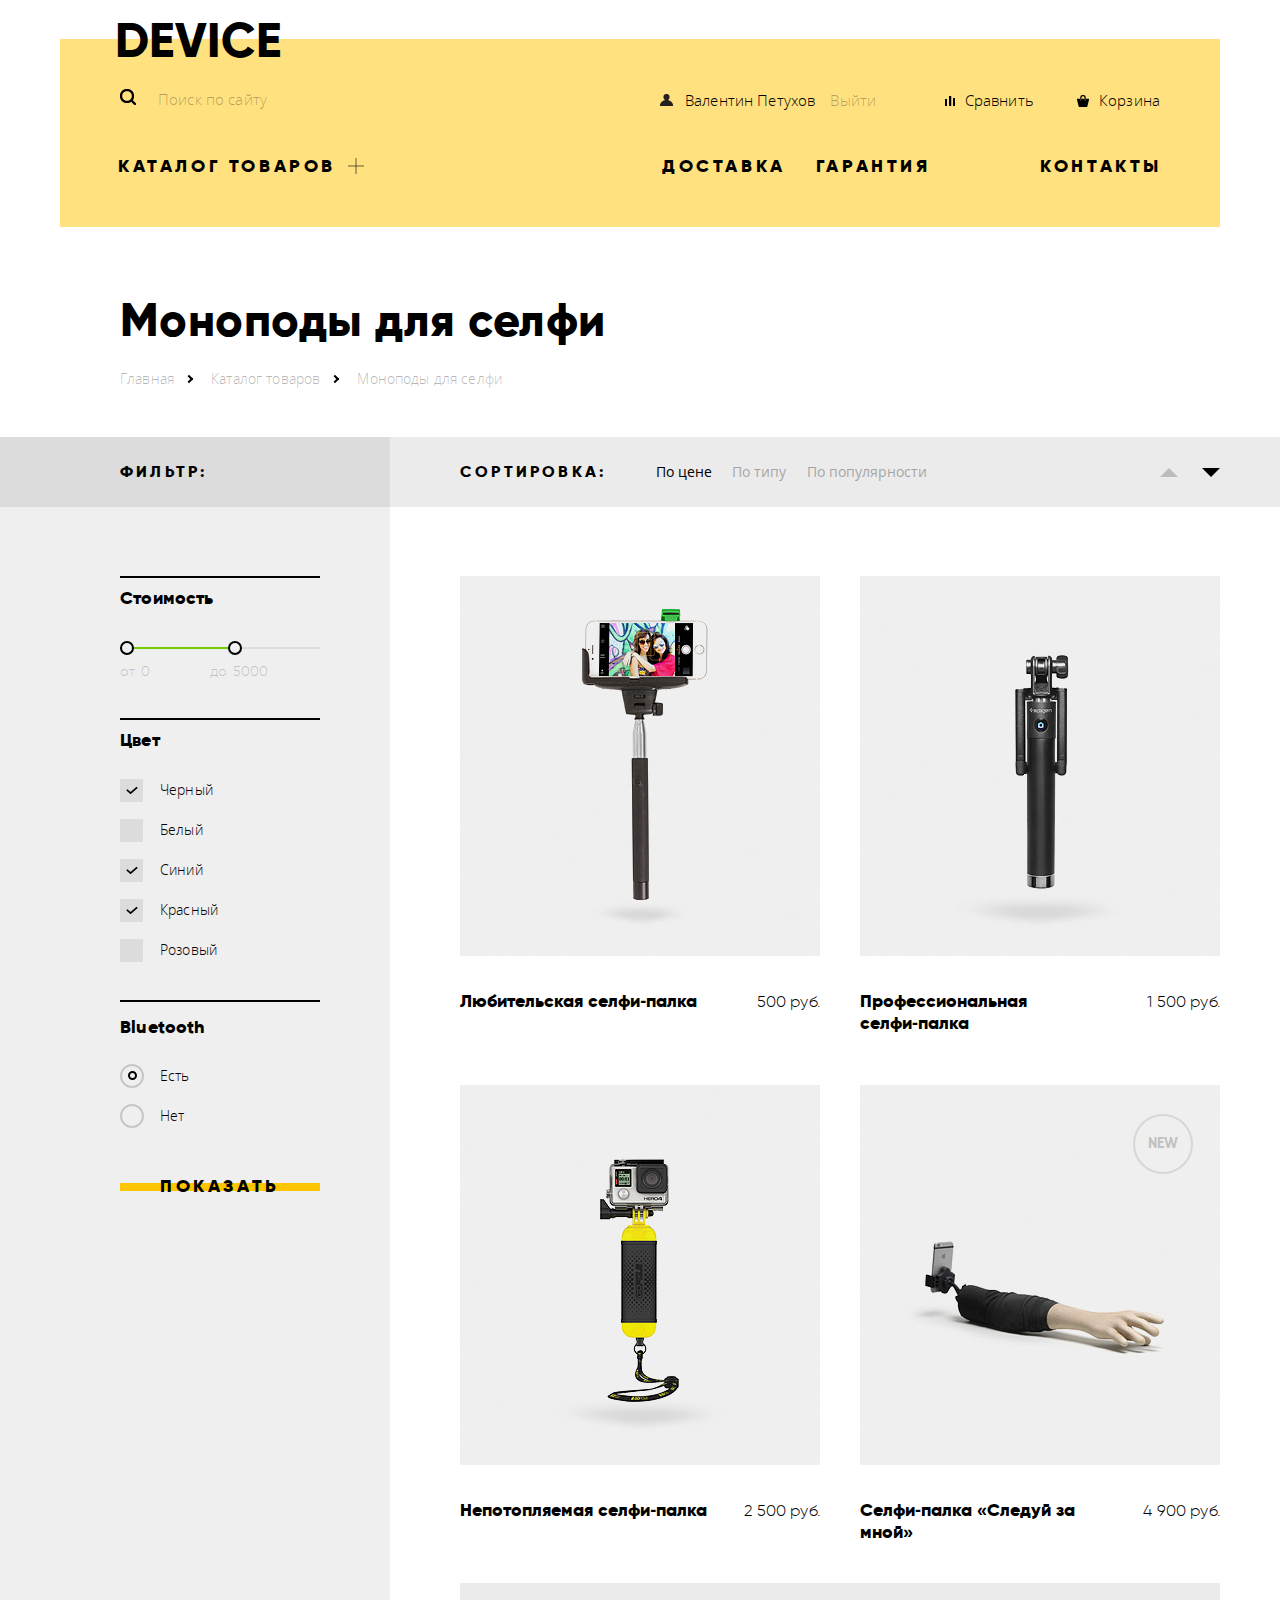
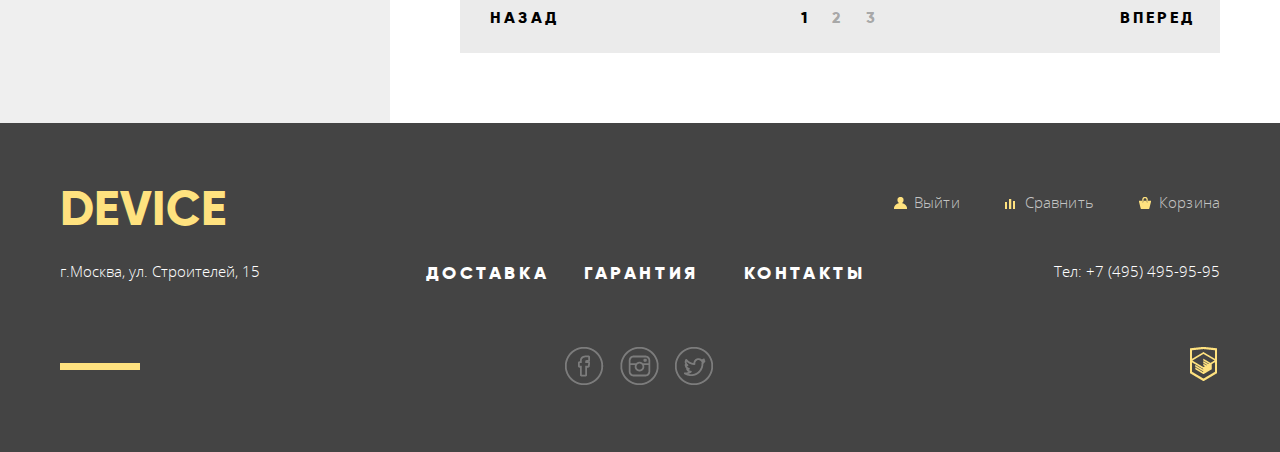
==== commit 57a30e67: "Переделано раскрывающееся меню в шапке" ====
--- a/catalog.html
+++ b/catalog.html
@@ -27,13 +27,19 @@
 			<div class="service-block wrapper">
 				<nav class="catalog wrapper">
 					<a href="#" class="catalog-title">Каталог товаров</a>
-					<ul class="catalog-items">
-						<li><a href="#">Виртуальная реальность</a></li>
-						<li><a href="#">Фитнесс&#x2010;браслеты</a></li>
-						<li><a href="#">Квадрокоптеры</a></li>
-						<li><a href="catalog.html">Моноподы для селфи</a></li>
-						<li><a href="#">Умные часы</a></li>
-						<li><a href="#">Экшн&#x2010;камеры</a></li>
+					<ul class="catalog-items wrapper">
+						<li>
+							<a href="#">Виртуальная реальность</a>
+							<a href="catalog.html">Моноподы для селфи</a>
+							<a href="#">Экшн&#x2010;камеры</a>
+						</li>
+						<li>
+							<a href="#">Фитнесс&#x2010;браслеты</a>
+							<a href="#">Умные часы</a>
+						</li>
+						<li>
+							<a href="#">Квадрокоптеры</a>
+						</li>
 					</ul>
 				</nav>
 				<ul class="service wrapper">
--- a/css/style.css
+++ b/css/style.css
@@ -1,9 +1,9 @@
 @font-face {
 	font-family: "Gilroy";
 	src: 
-		local("Gilroy ExtraBold"), local("Gilroy-ExtraBold"),
-		url("../fonts/gilroyextrabold.woff2") format("woff2"),
-		url("../fonts/gilroyextrabold.woff") format("woff");
+	local("Gilroy ExtraBold"), local("Gilroy-ExtraBold"),
+	url("../fonts/gilroyextrabold.woff2") format("woff2"),
+	url("../fonts/gilroyextrabold.woff") format("woff");
 	font-weight: 800;
 	font-style: normal;
 }
@@ -11,9 +11,9 @@
 @font-face {
 	font-family: "Gilroy";
 	src: 
-		local("Gilroy Light"), local("Gilroy-Light"),
-		url("../fonts/gilroylight.woff2") format("woff2"),
-		url("../fonts/gilroyexlight.woff") format("woff");
+	local("Gilroy Light"), local("Gilroy-Light"),
+	url("../fonts/gilroylight.woff2") format("woff2"),
+	url("../fonts/gilroyexlight.woff") format("woff");
 	font-weight: 300;
 	font-style: normal;
 } 
@@ -21,9 +21,9 @@
 @font-face {
 	font-family: "Open Sans";
 	src: 
-		local("Open Sans Light"), local("OpenSans-Light"), 
-		url("../fonts/opensanslight.woff2") format("woff2"),
-		url("../fonts/opensanslight.woff") format("woff");
+	local("Open Sans Light"), local("OpenSans-Light"), 
+	url("../fonts/opensanslight.woff2") format("woff2"),
+	url("../fonts/opensanslight.woff") format("woff");
 	font-weight: 300;
 	font-style: normal;
 }
@@ -31,9 +31,9 @@
 @font-face {
 	font-family: "Open Sans";
 	src: 
-		local("Open Sans"), local("OpenSans"), 
-		url("../fonts/opensans.woff2") format("woff2"),
-		url("../fonts/opensans.woff") format("woff");
+	local("Open Sans"), local("OpenSans"), 
+	url("../fonts/opensans.woff2") format("woff2"),
+	url("../fonts/opensans.woff") format("woff");
 	font-weight: normal;
 	font-style: normal;
 }
@@ -65,7 +65,7 @@
 }
 
 .container {
-  width: 1160px;
+	width: 1160px;
 	margin: 0 auto;
 	padding-right: 20px;
 	padding-left: 20px;
@@ -76,25 +76,17 @@
 	display: -ms-flexbox;
 	display: flex;
 	-webkit-box-pack: justify;
-	    -ms-flex-pack: justify;
-	        justify-content: space-between;
+	-ms-flex-pack: justify;
+	justify-content: space-between;
+	-ms-flex-wrap: wrap;
+	flex-wrap: wrap;
 }
 
 .main-header .container {
-	position: relative;
-}
-
-.main-header .container::before {
-	position: absolute;
-	top: 27px;
-	z-index: -1;
-	content: "";
-	display: block;
-	width: 1160px;
-	height: 190px;
-	background-color: #ffe27f;
-}
-
+	padding: 0;
+	background-image: -webkit-linear-gradient(top, #ffffff 27px, #ffe27f 27px);
+	background-image: linear-gradient(to bottom, #ffffff 27px, #ffe27f 27px);
+}
 
 .logo {
 	padding-left: 55px;
@@ -124,14 +116,14 @@
 	letter-spacing: 0.01em;
 	color: #000000;
 	-webkit-box-align: baseline;
-	    -ms-flex-align: baseline;
-	        align-items: baseline;
+	-ms-flex-align: baseline;
+	align-items: baseline;
 }
 
 .search-form{
 	-ms-flex-preferred-size: 440px;
 	
-	    flex-basis: 440px;
+	flex-basis: 440px;
 	font-size: 0;
 }
 
@@ -197,29 +189,26 @@
 }
 
 .search:focus + .btn {
- display: inline-block;
- width: 81px;
- height: 45px;
- padding: 0;
- box-sizing: content-box;
- font-family: "Open Sans", Arial, sans-serif;
+	display: inline-block;
+	width: 81px;
+	height: 45px;
+	padding: 0;
+	box-sizing: content-box;
+	font-family: "Open Sans", Arial, sans-serif;
 	font-weight: 300;
 	font-size: 15px;
 	line-height: 36px;
 	letter-spacing: 0.01em;
 	color: #000000;
- background-color: transparent;
- border: 2px solid black;
- vertical-align: bottom;
-}
-
+	background-color: transparent;
+	border: 2px solid black;
+	vertical-align: bottom;
+}
 
 .search:focus + .btn:hover {
 	background-color: #000000;
 	color: #ffffff;
 }
-
-
 
 .btn:active {
 	display: inline-block;
@@ -227,7 +216,7 @@
 	height: 45px;
 	padding: 0;
 	box-sizing: content-box;
- font-family: "Open Sans", Arial, sans-serif;
+	font-family: "Open Sans", Arial, sans-serif;
 	font-weight: 300;
 	font-size: 15px;
 	line-height: 36px;
@@ -241,7 +230,7 @@
 
 .personal{
 	-ms-flex-preferred-size: 500px;
-	    flex-basis: 500px;
+	flex-basis: 500px;
 	margin: 0;
 	padding: 0;
 	list-style: none;
@@ -257,8 +246,6 @@
 	padding-left: 25px;
 	
 }
-
-
 
 .personal .exit {
 	margin-left: 15px;
@@ -275,31 +262,31 @@
 	content: "";
 	display: block;
 	background-image: url("../img/icons/icons-sprite.png");
-  background-repeat: no-repeat; 
+	background-repeat: no-repeat; 
 }
 
 .personal .user::before {
 	left: 0px;
 	bottom: 12px;
 	width: 13px;
-  height: 12px;
-  background-position: -10px -254px;
+	height: 12px;
+	background-position: -10px -254px;
 }
 
 .personal .compare::before {
 	bottom: 12px;
 	left: 5px;
 	width: 10px;
- 	height: 10px;
-  background-position: -10px -224px;
+	height: 10px;
+	background-position: -10px -224px;
 }
 
 .personal .basket::before {
 	bottom: 11px;
 	left: 3px;
 	width: 12px;
-  height: 12px;
-  background-position: -10px -192px;
+	height: 12px;
+	background-position: -10px -192px;
 }
 
 .personal .exit::before {
@@ -331,8 +318,8 @@
 
 .catalog {
 	-ms-flex-preferred-size: 500px;
-	    flex-basis: 500px;
-	padding-bottom: 20px;
+	flex-basis: 500px;
+	padding-bottom: 50px;
 }
 
 .catalog-title {
@@ -353,8 +340,8 @@
 }
 
 .catalog-title::after {
-		-webkit-transform: rotate(90deg);
-	        transform: rotate(90deg);
+	-webkit-transform: rotate(90deg);
+	transform: rotate(90deg);
 }
 
 .catalog-title:hover::before,
@@ -373,11 +360,12 @@
 	right: 0px;
 	z-index: 1;
 	display: none;
-	width: 650px;
+	width: 1040px;
 	margin: 0;
-	padding: 0 450px 35px 60px;
+	padding: 0 60px 35px 60px;
 	list-style: none;
 	background-color: #ffe27f;
+	justify-content: flex-start;
 }
 
 .catalog:hover .catalog-items{
@@ -385,26 +373,23 @@
 	display: -ms-flexbox;
 	display: flex;
 	-ms-flex-wrap: wrap;
-	    flex-wrap: wrap;
+	flex-wrap: wrap;
 	-webkit-box-pack: start;
-	    -ms-flex-pack: start;
-	        justify-content: flex-start;
-}
-
-.catalog-items li{
-	width: 200px;
-	-ms-flex-negative: 0;
-	    flex-shrink: 0;
-}
-
-.catalog-items li:nth-child(1),
-.catalog-items li:nth-child(4),
-.catalog-items li:nth-child(5) {
-	padding-right: 38px;
-}
-
+	-ms-flex-pack: start;
+	justify-content: flex-start;
+}
+
+
+.catalog-items li {
+	margin-right: 60px;
+}
+
+.catalog-items li:nth-child(2) {
+	margin-right: 70px;
+}
 
 .catalog-items a {
+	display: block;
 	font-family: "Open Sans", Arial, sans-serif;
 	font-weight: 300;
 	font-size: 15px;
@@ -416,7 +401,7 @@
 
 .service {
 	-ms-flex-preferred-size: 500px;
-	    flex-basis: 500px;
+	flex-basis: 500px;
 	margin: 0;
 	padding: 0;
 	list-style: none;
@@ -439,12 +424,11 @@
 .promo-slider {
 	position: relative;
 	margin-bottom: 95px;
-	padding-top: 30px;
-}
+	}
 
 .promo-slider::before {
 	position: absolute;
-	top: 30px;
+	top: 0;
 	left: 0;
 	z-index: -1;
 	content: "";
@@ -461,7 +445,7 @@
 .promo-controls {
 	position: absolute;
 	right: 84px;
-	top: 360px;
+	bottom: 150px;
 	z-index: 2;
 	font-size: 0;
 }
@@ -483,7 +467,8 @@
 
 #btn-1:checked ~ .promo-controls label[for="btn-1"],
 #btn-2:checked ~ .promo-controls label[for="btn-2"],
-#btn-3:checked ~ .promo-controls label[for="btn-3"] {
+#btn-3:checked ~ .promo-controls label[for="btn-3"],
+.promo-controls label:active {
 	border-color: #000000;
 }
 
@@ -509,35 +494,35 @@
 	display: flex;
 	-webkit-box-orient: vertical;
 	-webkit-box-direction: normal;
-	    -ms-flex-direction: column;
-	        flex-direction: column;
+	-ms-flex-direction: column;
+	flex-direction: column;
 	-webkit-box-pack: justify;
-	    -ms-flex-pack: justify;
-	        justify-content: space-between;
+	-ms-flex-pack: justify;
+	justify-content: space-between;
 	width: 515px;
 	padding-right: 50px;
 	padding-left: 15px;
 }
 
 .description h2 {
- 	margin: 81px 0 0 0;
- 	padding: 0;
- 	font-size: 47px;
+	margin: 81px 0 0 0;
+	padding: 0;
+	font-size: 47px;
 	line-height: 1.2em;
 	letter-spacing: 0.01em;
- 	font-weight: 800;
-}
-
- 
+	font-weight: 800;
+}
+
+
 .description h2::before {
- 		position:absolute;
- 		right: 460px;
- 		top: 69px;
- 		content: "";
- 		display: block;
- 		width: 100px;
- 		height: 7px;
- 		background-color: #ffffff;
+	position:absolute;
+	right: 460px;
+	top: 69px;
+	content: "";
+	display: block;
+	width: 100px;
+	height: 7px;
+	background-color: #ffffff;
 }
 
 .description h2::after {
@@ -564,9 +549,9 @@
 }
 
 .description p {
- 	width: 465px;
- 	margin: 19px 0 43px 5px;
- 	font-family: "Open Sans", Arial, sans-serif;
+	width: 465px;
+	margin: 19px 0 43px 5px;
+	font-family: "Open Sans", Arial, sans-serif;
 	font-weight: 300;
 	font-size: 15px;
 	line-height: 30px;
@@ -575,48 +560,48 @@
 }
 
 .promo-item:first-child p {
- 	width: 485px;
+	width: 485px;
 }
 
 .description a {
- 	position: relative;
- 	display: block;
- 	width: 220px;
- 	margin-left: 5px;
- 	padding-top: 10px;	
- 	padding-bottom: 10px;
- 	letter-spacing: 0.2em;
+	position: relative;
+	display: block;
+	width: 220px;
+	margin-left: 5px;
+	padding-top: 10px;	
+	padding-bottom: 10px;
+	letter-spacing: 0.2em;
 	text-transform: uppercase;
 	text-align: center;
 }
 
 .description a::before {
- 	position: absolute;
- 	top: 50%;
-  -webkit-transform: translateY(-50%);
-          transform: translateY(-50%);
-  z-index: -1;
- 	content: "";
- 	display: block;
- 	width: 220px;
- 	height: 8px;
- 	background-color: #ffc600;
+	position: absolute;
+	top: 50%;
+	-webkit-transform: translateY(-50%);
+	transform: translateY(-50%);
+	z-index: -1;
+	content: "";
+	display: block;
+	width: 220px;
+	height: 8px;
+	background-color: #ffc600;
 }
 
 .description a:hover {
- 	background-color: #ffc600;
+	background-color: #ffc600;
 }
 
 .description a:active {
- 	color: rgba(0, 0, 0, 0.3);
+	color: rgba(0, 0, 0, 0.3);
 }
 
 .promo-property {
- 	margin: auto 0 0 5px;
- 	padding: 0;
- 	list-style: none;
-}
- 
+	margin: auto 0 0 5px;
+	padding: 0;
+	list-style: none;
+}
+
 .promo-property li{
 	display: inline-block;
 	margin-right: 74px;
@@ -648,35 +633,38 @@
 }
 
 .popular {
- 	margin-bottom: 80px;
+	margin: 0 0 80px 0;
+	padding: 0;
+	list-style: none;
 }
 
 .popular-item {
- 	position: relative;
- 	width: 160px;
- 	height: 160px;
- 	margin-bottom: 80px;
- 	background-color: #ffe27f;
- 	overflow: visible;
+	position: relative;
+	width: 160px;
+	height: 160px;
+	margin-bottom: 80px;
+	padding: 0;
+	background-color: #ffe27f;
+	overflow: visible;
 }
 
 .popular-item:hover {
- 	background-color: #ffc600;
+	background-color: #ffc600;
 }
 
 .popular-item a {
- 	position: absolute;
- 	top: 0;
- 	left: 0;
- 	display: block;
- 	width: 160px;
- 	padding-top: 195px;
- 	background-image: url("../img/popular-sprite.png");
-  background-repeat: no-repeat;
-}
- 
+	position: absolute;
+	top: 0;
+	left: 0;
+	display: block;
+	width: 160px;
+	padding-top: 195px;
+	background-image: url("../img/popular-sprite.png");
+	background-repeat: no-repeat;
+}
+
 .popular-item .virtual-reality {
-	 background-position: -822px -2px;
+	background-position: -822px -2px;
 }
 
 .popular-item .monopod {
@@ -703,34 +691,26 @@
 }
 
 .service-slider {
-	position: relative;
 	margin-bottom: 162px;
+	background-image: -webkit-linear-gradient(top, #ffffff 100px, #e6e6e6 100px);
+	background-image: linear-gradient(to bottom, #ffffff 100px, #e6e6e6 100px);
 }
 
 .service-slider input {
 	display: none;
-}
-
-.service-slider::after {
-	position: absolute;
-	top: 100px;
-	z-index: -2;
-	content: "";
-	display: block;
-	width: 100%;
-	height: 288px;
-	background-color: #e6e6e6;
 }
 
 .slider-toggles {
 	width: 277px;
 	padding-top: 80px;
 	padding-bottom: 45px;
+	margin-bottom: 68px;
 	border-right: 7px solid black;
 }
 
 .slider-toggles label {
 	position: relative;
+	z-index: 1;
 	display: block;
 	width: 160px;
 	margin-bottom: 24px;
@@ -746,9 +726,9 @@
 .slider-toggles label::before {
 	position: absolute;
 	top: 50%;
-  -webkit-transform: translateY(-50%);
-          transform: translateY(-50%);
-  z-index: -1;
+	-webkit-transform: translateY(-50%);
+	transform: translateY(-50%);
+	z-index: -1;
 	content: "";
 	display: block;
 	width: 160px;
@@ -764,15 +744,23 @@
 
 #btn-4:checked ~ .slider-toggles label[for="btn-4"],
 #btn-5:checked ~ .slider-toggles label[for="btn-5"],
-#btn-6:checked ~ .slider-toggles label[for="btn-6"] {
+#btn-6:checked ~ .slider-toggles label[for="btn-6"],
+.slider-toggles label:active {
 	margin-right: 0px;
 	padding-right: 113px;
 	color: #ffe27f;
 	background-color: #000000;
 }
 
+#btn-4:checked ~ .slider-toggles label[for="btn-4"]::before,
+#btn-5:checked ~ .slider-toggles label[for="btn-5"]::before,
+#btn-6:checked ~ .slider-toggles label[for="btn-6"]::before,
+.slider-toggles label:active::before {
+	display: none;
+}
+
 .service-item {
- 	position: relative;
+	position: relative;
 	display: none;
 	width: 760px;
 	padding-left: 116px;
@@ -783,8 +771,8 @@
 	position: absolute;
 	content: "";
 	display: block;
-  background-image: url("../img/spritesheet.png");
-  background-repeat: no-repeat;
+	background-image: url("../img/spritesheet.png");
+	background-repeat: no-repeat;
 }
 
 .service-item.delivery::before {
@@ -814,7 +802,7 @@
 #btn-4:checked ~ .slider-inner .service-item.delivery,
 #btn-5:checked ~  .slider-inner .service-item.warranty,
 #btn-6:checked ~ .slider-inner .service-item.credit {
- display: block;
+	display: block;
 }
 
 .service-item h2 {
@@ -841,7 +829,7 @@
 }
 
 .logotypes {
-  margin-bottom: 95px;
+	margin-bottom: 95px;
 }
 
 .logotypes a {
@@ -849,7 +837,7 @@
 	height: 100px;
 	font-size: 0;
 	background-image: url("../img/spritesheet.png");
-  background-repeat: no-repeat;
+	background-repeat: no-repeat;
 }
 
 .logotypes .dji {
@@ -861,7 +849,7 @@
 }
 
 .logotypes .gadgets {
- background-position: -5px -399px;
+	background-position: -5px -399px;
 }
 
 .logotypes .gadgets:hover {
@@ -869,7 +857,7 @@
 }
 
 .logotypes .gopro {
- background-position: -317px -5px;
+	background-position: -317px -5px;
 }
 
 .logotypes .gopro:hover {
@@ -881,7 +869,7 @@
 }
 
 .logotypes .vive:hover {
-  background-position: -441px -115px;
+	background-position: -441px -115px;
 }
 
 .info {
@@ -892,8 +880,8 @@
 	position: relative;
 	-webkit-box-orient: vertical;
 	-webkit-box-direction: normal;
-	    -ms-flex-direction: column;
-	        flex-direction: column;
+	-ms-flex-direction: column;
+	flex-direction: column;
 	width: 560px;
 }
 
@@ -936,70 +924,70 @@
 	position: relative;
 }
 
- .about-us p {
+.about-us p {
 	width: 475px;
 }
 
 .about-us a {
- 	position: relative;
- 	display: block;
- 	width: 260px;
- 	margin-top: 55px;
- 	padding-top: 10px;	
- 	padding-bottom: 10px;
- 	text-align: center;
+	position: relative;
+	display: block;
+	width: 260px;
+	margin-top: 55px;
+	padding-top: 10px;	
+	padding-bottom: 10px;
+	text-align: center;
 }
 
 .about-us a::before {
- 	position: absolute;
- 	top: 50%;
-  -webkit-transform: translateY(-50%);
-          transform: translateY(-50%);
-  z-index: -1;
- 	content: "";
- 	display: block;
- 	width: 260px;
- 	height: 8px;
- 	background-color: #ffc600;
+	position: absolute;
+	top: 50%;
+	-webkit-transform: translateY(-50%);
+	transform: translateY(-50%);
+	z-index: -1;
+	content: "";
+	display: block;
+	width: 260px;
+	height: 8px;
+	background-color: #ffc600;
 }
 
 .about-us a:hover {
- 	background-color: #ffc600;
+	background-color: #ffc600;
 }
 
 .about-us a:active {
- 	color: rgba(0, 0, 0, 0.3);
+	color: rgba(0, 0, 0, 0.3);
 }
 
 .write-us {
- 	position: relative;
- 	display: block;
- 	width: 260px;
- 	margin-top: 65px;
- 	padding-top: 10px;	
- 	padding-bottom: 10px;
- 	text-align: center;
+	position: relative;
+	display: block;
+	width: 260px;
+	margin-top: 65px;
+	padding-top: 10px;	
+	padding-bottom: 10px;
+	text-align: center;
 }
 
 .write-us::before {
- 	position: absolute;
- 	top: 50%;
-  -webkit-transform: translateY(-50%);
-          transform: translateY(-50%);
-  z-index: -1;
- 	content: "";
- 	display: block;
- 	width: 260px;
- 	height: 8px;
- 	background-color: #ffc600;
+	position: absolute;
+	top: 50%;
+	-webkit-transform: translateY(-50%);
+	transform: translateY(-50%);
+	z-index: -1;
+	content: "";
+	display: block;
+	width: 260px;
+	height: 8px;
+	background-color: #ffc600;
 }
 
 .write-us:hover {
- 	background-color: #ffc600;
+	background-color: #ffc600;
 }
 
 .write-us:active {
- 	color: rgba(0, 0, 0, 0.3);
+	color: rgba(0, 0, 0, 0.3);
 }
 
 .logistics {
@@ -1011,577 +999,23 @@
 }
 
 .logistics li {
-		position: relative;
-		padding-left: 35px;
+	position: relative;
+	padding-left: 35px;
 }
 
 .logistics li::before {
-		position: absolute;
-		top: 15px;
-		left: 0;
-		content: "";
-		display: block;
-		width: 4px;
-		height: 4px;
-		border: 3px solid rgba(0, 0, 0, 0.3);
-		border-radius: 50%;
-}
-
-
-
-
-
-
-/*футер*/	
-
-.main-footer {
-	
-	padding-top: 57px;
-	padding-bottom: 65px;
-	color: #ffffff;
-	background-color: #444444;
-}
-
-.main-footer a{
-	color: #ffffff;
-}
-
-
-
-
-a.footer-logo{
-	margin-bottom: 18px;
-	font-family: "Gilroy", Arial, sans-serif;
-	font-weight: 800;
-	font-size: 48px;
-	line-height: 1.2em;
-	letter-spacing: 0.01em;
-	text-transform: uppercase;
-	color: #ffe27f;
-
-}
-
-.footer-logo:hover {
- color: #ffc600;
-}
-
-.footer-logo:active {
-	color: rgba(255, 198, 0, 0.3);
-}
-
-
-
-.footer-personal {
-	margin: 0;
-	padding: 4px 0 0 0;
-	list-style: none;
-}
-
-
-.footer-personal a {
-	position: relative;
-	margin-left: 40px;
-	padding-left: 25px;
-	font-family: "Open Sans", Arial, sans-serif;
-	font-weight: 300;
-	font-size: 15px;
-	line-height: 36px;
-	letter-spacing: 0.01em;
-	color: rgba(255, 255, 255, 0.7);
-}
-
-.footer-personal a:hover {
- color: rgb(255, 255, 255);
-}
-
-.footer-personal a:active {
-	opacity: 0.3;
-}
-
-.footer-personal a::before {
-	position: absolute;
-	bottom: 3px;
-	left: 5px;
-	content: "";
-	display: block;
-	background-image: url("../img/icons/icons-sprite.png");
-  background-repeat: no-repeat; 
-}
-
-.footer-user::before {
-	width: 13px;
-  height: 12px;
-  background-position: -10px -563px;
-}
-
-.footer-user:hover::before,
-.footer-user:active::before {
-	width: 13px;
-  height: 12px;
-  background-position: -10px -595px;
-
-}
-
-.footer-compare::before {
-	width: 10px;
-  height: 10px;
-  background-position: -10px -74px;
-}
-
-.footer-compare:hover::before,
-.footer-compare:active::before {
-	width: 10px;
-  height: 10px;
-  background-position: -10px -104px;
-}
-
-
-
-.footer-basket::before {
-	width: 12px;
-  height: 12px;
-  background-position: -10px -10px;
-}
-
-.footer-basket:hover::before,
-.footer-basket:active::before {
-	width: 12px;
-  height: 12px;
-  background-position: -10px -42px;
-}
-
-
-.footer-service {
-	width: 440px;
-	margin: 7px 23px 62px 0;
-	padding: 0;
-	letter-spacing: 0.2em;
-	text-transform: uppercase;
-	list-style: none;
-
-}
-
-.footer-service li:last-child {
-	margin-left: 10px;
-}
-
-.footer-service a:hover {
-	color: rgba(255, 255, 255, 0.6);
-}
-
-.footer-service a:active {
-	color: rgba(255, 255, 255, 0.3);
-}
-
-.address,
-.tel {
-	font-family: "Open Sans", Arial, sans-serif;
-	font-weight: 300;
-	font-size: 15px;
-	line-height: 30px;
-	letter-spacing: 0;
-	text-transform: none;
-
-}
-.links {
-	position: relative;
-}
-
-.social {
-	
-	margin-left: auto;
-	padding-left: 30px;
-}
-
-.social a {
-	display: inline-block;
-	width: 40px;
-	height: 40px;
-	margin: 0 5px;
-	font-size: 0;
-	vertical-align: top;
-	background-image: url("../img/icons/icons-sprite.png");
-  background-repeat: no-repeat; 
-  opacity: 0.3;
-
-}
-
-.social a:hover {
-	opacity: 1;
-
-}
-
-.social a:active {
-	opacity: 0.1;
-}
-
-
-.social .btn-fb {
-	 background-position: -10px -134px;
-}
-
-
-.social .btn-inst{
-	background-position: -10px -394px;
-}
-
-.social .btn-tw {
-	background-position: -5px -510px;
-}
-
-.social::before {
-	position: absolute;
+	position: absolute;
+	top: 15px;
 	left: 0;
-	bottom: 17px;
-	content: "";
-	display: inline-block;
-	width: 80px;
-	height: 7px;
-	background-color: #ffe27f;
-	vertical-align: top;
-}
-
-.copyright {
-	margin-left: auto;
-}
-
-
-.copyright a {
-	display: inline-block;
-	width: 30px;
-	height: 40px;
-	font-size: 0;
-	background-image: url("../img/icons/icons-sprite.png");
-  background-repeat: no-repeat; 
-  background-position: -10px -286px;
-  vertical-align: top;
-}
-
-.copyright a:hover {
-	background-position: -10px -340px;
-}
-
-.copyright a:active {
-	background-position: -10px -340px;
-	opacity: 0.3;
-}
-
-
-
-
-/*модальное окно - форма обратной связи*/
-
-@-webkit-keyframes uprise {
-	0% {
-    -webkit-transform: translateY(-150%) scale(0);
-            transform: translateY(-150%) scale(0);
-  } 
-
-  100% {
-    -webkit-transform: translateY(-50%) scale(1);
-            transform: translateY(-50%) scale(1);
-  }
-}
-
-@keyframes uprise {
-	0% {
-    -webkit-transform: translateY(-150%) scale(0);
-            transform: translateY(-150%) scale(0);
-  } 
-
-  100% {
-    -webkit-transform: translateY(-50%) scale(1);
-            transform: translateY(-50%) scale(1);
-  }
-}
-
-@-webkit-keyframes closing {
-	0% {
-		-webkit-transform: translateY(-50%) scale(1);
-		        transform: translateY(-50%) scale(1);
-	}
-	100% {
-		-webkit-transform: translateY(-150%) scale(0);
-		        transform: translateY(-150%) scale(0);
-	}
-}
-
-@keyframes closing {
-	0% {
-		-webkit-transform: translateY(-50%) scale(1);
-		        transform: translateY(-50%) scale(1);
-	}
-	100% {
-		-webkit-transform: translateY(-150%) scale(0);
-		        transform: translateY(-150%) scale(0);
-	}
-}
-
-@-webkit-keyframes sigh {
-	
-	50% {
-		-webkit-transform: translateY(-50%) scale(1.1);
-		        transform: translateY(-50%) scale(1.1);
-	}
-
-}
-
-@keyframes sigh {
-	
-	50% {
-		-webkit-transform: translateY(-50%) scale(1.1);
-		        transform: translateY(-50%) scale(1.1);
-	}
-
-}
-
-/*модальное окно - карта*/
-
-.modal-content-map {
-	display: none;
-	position: fixed;
-	top: 50%;
-	left: 50%;
-	margin-left: -480px;
-	-webkit-transform: translateY(-50%);
-	        transform: translateY(-50%);
-	width: 960px;
-	height: 559px;
-	background: #ffffff url("../img/map-big.jpg");
-	box-shadow: 0 8px 30px 8px rgba(0, 0, 0, 0.15);
-}
-
-iframe {
-	border: 0;
-}
-
-
-
-.modal-content {
-	display: none;
-	position: fixed;
-	z-index: 2;
-	top: 50%;
-	left: 50%;
-	-webkit-transform: translateY(-50%);
-	        transform: translateY(-50%);
-	width: 760px;
-	margin-left: -480px;
-	padding: 95px 100px 78px 100px;
-	background-color: #ffffff;
-	box-shadow: 0 8px 30px 8px rgba(0, 0, 0, 0.15);
-  
-	}
-
-	.modal-content-show {
-  display: block;
-  -webkit-animation: uprise 1s;
-          animation: uprise 1s;
-}
-
-.modal-content-closing {
-	display: block;
-  -webkit-animation: closing 1s;
-          animation: closing 1s;
-  -webkit-animation-fill-mode: forwards;
-          animation-fill-mode: forwards;
-  
-}
-
-.modal-error {
-  -webkit-animation: sigh 1s;
-          animation: sigh 1s;
-}
-
-
-	.modal-content::before {
-		position: absolute;
-		top: 45px;
-		left: 0;
-		z-index: -2;
-		content: "";
-		display: block;
-		width: 960px;
-		height: 430px;
-		box-shadow: 0 15px 30px 12px rgba(0, 0, 0, 0.35);
-	}
-
-	.modal-content::after {
-		position: absolute;
-		z-index: -2;
-		top: 0;
-		left: 0;
-		content: "";
-		display: block;
-		width: 960px;
-		height: 553px;
-		background-color: #ffffff;
-	}
-
-.modal-content-close {
-	position: absolute;
-	top: 22px;
-	right: 22px; 
-	width: 54px;
-  height: 54px;
-  font-size: 0;
-  background-color: rgba(255, 198, 0, 0.5);
-  border: 0;
-  border-radius: 50%;
-  cursor: pointer;
-	}
-
-	.modal-content-close:hover {
-		background-color: #ffc600;
-	}
-
-	.modal-content-close:active {
-		outline: none;
-	}
-
-.modal-content-close::before,
-.modal-content-close::after {
-	position: absolute;
-	top: 26px;
-	right: 10px;
-	content: "";
-	display: block;
-	width: 34px;
-	height: 2px;
-	border-radius: 1px;
-	background-color: #ffffff;
-	-webkit-transform: rotate(45deg);
-	        transform: rotate(45deg);
-}
-
-.modal-content-close::after {
-	-webkit-transform: rotate(-45deg);
-	        transform: rotate(-45deg);
-}
-
-.modal-content-close:active::before,
-.modal-content-close:active::after {
-	background-color: rgba(255, 255, 255, 0.3);
-}
-
-
-form.wrapper {
-		-ms-flex-wrap: wrap;
-		    flex-wrap: wrap;
-	}
-
-
-.modal-content label,
-.modal-content input,
-.modal-content textarea {
-	display: block;
-}
-
-.modal-content label {
-	line-height: 18px;
-	letter-spacing: 0;
-}
-
-input[name="user-name"],
-input[name="email"] {
-	width: 324px;
-	margin-top: 8px;
-	margin-bottom: 40px;
-	padding: 13px 15px;
-	font-family: "Open Sans", Arial, sans-serif;
-	font-weight: normal;
-	font-size: 14px;
-	line-height: 18px;
-	color: #000000;
-	background-color: #f2f2f2;
-	border: 3px solid #f2f2f2;
-}
-
-
-
-.modal-content textarea {
-	width: 724px;
-	height: 120px;
-	margin-top: 8px;
-	margin-bottom: 40px;
-	padding: 15px;
-	font-family: "Open Sans", Arial, sans-serif;
-	font-weight: normal;
-	font-size: 14px;
-	line-height: 18px;
-	color: #000000;
-	background-color: #f2f2f2;
-	border: 3px solid #f2f2f2;
-}
-
-input[name="user-name"]:hover,
-input[name="email"]:hover,
-.modal-content textarea:hover {
-	background-color: #ebebeb;
-	border-color: #ebebeb;
-} 
-
-input[name="user-name"]:focus,
-input[name="email"]:focus,
-.modal-content textarea:focus {
-	background-color: #ffffff;
-	border-color: #e5e5e5;
-	outline: none;
-} 
-
-
-input[name="email"]:invalid,
-input.invalid,
-textarea.invalid{
-	background-color: #ffdada;
-	border-color: #ffdada;
-}
-
-.modal-content .send {
-	position: relative;
- 	display: block;
- 	width: 200px;
- 	margin: 0;
- 	padding: 10px 0;	
- 	font-family: "Gilroy", Arial, sans-serif;
-	font-weight: 800;
-	font-size: 18px;
-	line-height: 1.2em;
-	letter-spacing: 0.2em;
-	text-transform: uppercase;
-	text-align: center;
-	border:none;
-	background-color: transparent;
-	
-
-}
-
-  .modal-content .send::before {
- 	position: absolute;
- 	top: 50%;
-  -webkit-transform: translateY(-50%);
-          transform: translateY(-50%);
-  z-index: -1;
- 	content: "";
- 	display: block;
- 	width: 200px;
- 	height: 8px;
- 	background-color: #ffc600;
- }
-
-.modal-content .send:hover {
- 	background-color: #ffc600;
- }
-
-.modal-content .send:active {
- 	color: rgba(0, 0, 0, 0.3);
- 	outline: none;
- }
-
-
+	content: "";
+	display: block;
+	width: 4px;
+	height: 4px;
+	border: 3px solid rgba(0, 0, 0, 0.3);
+	border-radius: 50%;
+}
 
 /*каталог*/
-
 
 .catalog-main h1{
 	margin: 65px 0 12px 0;
@@ -1590,8 +1024,6 @@
 	line-height: 1.2em;
 	font-weight: 800;
 	letter-spacing: 0.01em;
-	
-
 }
 
 
@@ -1605,7 +1037,6 @@
 	display: inline-block;
 	padding-right: 17px;
 	vertical-align: baseline;
-
 }
 
 .breadcrumbs a {
@@ -1620,8 +1051,6 @@
 	color: rgba(0, 0, 0, 0.3);
 }
 
-
-
 .breadcrumbs a:not(.current):hover {
 	color: rgba(0, 0, 0, 0.6);
 }
@@ -1640,8 +1069,8 @@
 	height: 4px;
 	border-top: 2px solid #000000;
 	border-right: 2px solid #000000;
--webkit-transform: rotate(45deg);
-	        transform: rotate(45deg);
+	-webkit-transform: rotate(45deg);
+	transform: rotate(45deg);
 }
 
 
@@ -1649,21 +1078,20 @@
 .results.wrapper {
 	-webkit-box-orient: vertical;
 	-webkit-box-direction: normal;
-	    -ms-flex-direction: column;
-	        flex-direction: column;
+	-ms-flex-direction: column;
+	flex-direction: column;
 	-webkit-box-pack: start;
-	    -ms-flex-pack: start;
-	        justify-content: flex-start;
+	-ms-flex-pack: start;
+	justify-content: flex-start;
 	-webkit-box-flex: 1;
-	    -ms-flex-positive: 1;
-	        flex-grow: 1;
-
-}
+	-ms-flex-positive: 1;
+	flex-grow: 1;
+}
+
 .filters {
 	background-image: -webkit-linear-gradient(top,#dcdcdc 70px, #efefef 70px);
 	background-image: linear-gradient(to bottom,#dcdcdc 70px, #efefef 70px);
 }
-
 
 .filters h2,
 .filters-form {
@@ -1674,7 +1102,6 @@
 	margin-left: auto;
 	padding-left: 60px;
 	padding-right: 70px;
-
 }
 
 .filters-form {
@@ -1685,84 +1112,82 @@
  и .container-sort h2 может измениться, но эти блоки должны 
  находиться над определенным цветом, а "высота" цвета у нас фиксированная */
 
- .filters h2,
- .container-sort h2 {
+.filters h2,
+.container-sort h2 {
  	padding-top: 25px;
  	padding-bottom: 25px;
  	font-size: 16px;
  	line-height: 1.2em;
  	letter-spacing: 0.2em;
  	text-transform: uppercase;
- }
-
- .filters h2 {
+}
+
+.filters h2 {
  	font-weight: 800;
- }
-
- .filters h3 {
+}
+
+.filters h3 {
  	margin: 10px 0 18px 0;
  	font-family: "Gilroy", Arial, sans-serif;
-	font-weight: 800;
+ 	font-weight: 800;
  	font-size: 18px;
  	line-height: 1.2em;
- 	
- 	}
-
- 	.filters-bluetooth h3 {
- 		margin-top: 15px;
- 		
- 	}
+}
+
+.filters-bluetooth h3 {
+ 	margin-top: 15px;
+}
 
 .filters label {
-	font-family: "Open Sans", Arial, sans-serif;
-	font-weight: 300;
-	font-size: 14px;
-	line-height: 40px;
-	letter-spacing: 0.01em;
+ 	font-family: "Open Sans", Arial, sans-serif;
+ 	font-weight: 300;
+ 	font-size: 14px;
+ 	line-height: 40px;
+ 	letter-spacing: 0.01em;
 }
 
 .filters-form > div {
-	margin-top: 30px;
-	border-top: 2px solid #000000;
-}
-
-/* фильтр цены*/
+ 	margin-top: 30px;
+ 	border-top: 2px solid #000000;
+}
+
+ /* фильтр цены*/
 
 .range-controls {
-	position: relative;
-	padding-top: 20px;
-	padding-bottom: 10px;
+ 	position: relative;
+ 	padding-top: 20px;
+ 	padding-bottom: 10px;
 }
 
 .range-controls .scale {
-  height: 2px;
-  background: #dcdcdc;
+ 	height: 2px;
+ 	background: #dcdcdc;
 }
 
 .range-controls .bar {
-  width: 55%;
-  height: 2px;
-  background: #72ca00;
+ 	width: 55%;
+ 	height: 2px;
+ 	background: #72ca00;
 }
 
 .range-controls .toggle {
-	position: absolute;
-  top: 14px;
-  left: 0px;
-  width: 10px;
-  height: 10px;
-   border: 2px solid #000000;
-  border-radius: 50%;
-  background-color: #efefef;
-  cursor: pointer;
+ 	position: absolute;
+ 	top: 14px;
+ 	left: 0px;
+ 	width: 10px;
+ 	height: 10px;
+ 	border: 2px solid #000000;
+ 	border-radius: 50%;
+ 	background-color: #efefef;
+ 	cursor: pointer;
 }
 
 .range-controls .toggle-max {
-  left: 108px;
+ 	left: 108px;
 }
 
 .price-controls {
-  font-size: 0;
+	font-size: 0;
 }
 
 .range-controls .toggle:active {
@@ -1772,10 +1197,10 @@
 }
 
 .price-controls label {
-  display: inline-block;
-  vertical-align: baseline;
-  width: 90px;
-  font-family: "Gilroy", Arial, sans-serif;
+	display: inline-block;
+	vertical-align: baseline;
+	width: 90px;
+	font-family: "Gilroy", Arial, sans-serif;
 	font-weight: 300;
 	font-size: 14px;
 	line-height: 22.27px;
@@ -1784,19 +1209,16 @@
 }
 
 .price-controls input {
- width: 60px;
- font-family: "Gilroy", Arial, sans-serif;
+	width: 60px;
+	font-family: "Gilroy", Arial, sans-serif;
 	font-weight: 300;
 	font-size: 14px;
 	line-height: 22.27px;
 	letter-spacing: 0;
 	color: rgba(0, 0, 0, 0.2);
- border: none;
- background-color: transparent;
-}
-
-
-
+	border: none;
+	background-color: transparent;
+}
 
 .filters-color input {
 	display: none;
@@ -1809,18 +1231,22 @@
 }
 
 .filters-color label::before {
-  position: absolute;
-  left: 0;
-  bottom: 8px;
-  content: "";
-  display: block;
-  width: 23px;
-  height: 23px;
-  background-color: #dcdcdc;
+	position: absolute;
+	left: 0;
+	bottom: 8px;
+	content: "";
+	display: block;
+	width: 23px;
+	height: 23px;
+	background-color: #dcdcdc;
 }
 
 .filters-color label:hover::before {
 	background-color: #cfcfcf;
+}
+
+.filters-color label:active::before {
+	background-color: #c5c5c5;
 }
 
 .filters-color label::after {
@@ -1840,6 +1266,14 @@
 	display: block;
 }
 
+.filters-color input:checked + label:active::after {
+	display: none;
+}
+
+.filters-color input:not(:checked) + label:active::after {
+	display: block;
+}
+
 .filters-bluetooth input {
 	display: none;
 }
@@ -1851,47 +1285,57 @@
 }
 
 .filters-bluetooth label::before {
-  position: absolute;
-  left: 0;
-  bottom: 8px;
-  content: "";
-  display: block;
-  width: 20px;
-  height: 20px;
-  border: 2px solid #c7c7c7;
-  border-radius: 50%;
-  
+	position: absolute;
+	left: 0;
+	bottom: 8px;
+	content: "";
+	display: block;
+	width: 20px;
+	height: 20px;
+	border: 2px solid #c7c7c7;
+	border-radius: 50%;
 }
 
 .filters-bluetooth label:hover::before {
 	border-color: #bdbdbd;
 }
 
+.filters-bluetooth label:active::before {
+	border-color: #aeaeae;
+}
+
 .filters-bluetooth label::after {
-  position: absolute;
-  left: 8px;
-  bottom: 16px;
-  content: "";
-  display: none;
-  width: 5px;
-  height: 5px;
-  border: 2px solid #000000;
-  border-radius: 50%;
-  
+	position: absolute;
+	left: 8px;
+	bottom: 16px;
+	content: "";
+	display: none;
+	width: 5px;
+	height: 5px;
+	border: 2px solid #000000;
+	border-radius: 50%;
 }
 
 .filters-bluetooth input:checked + label::after {
+	display: block;
+}
+
+.filters-bluetooth input:checked + label:active::after {
+	display: none;
+}
+
+.filters-bluetooth input:not(:checked) + label:active::after {
 	display: block;
 }
 
 .filters-form button {
 	position: relative;
 	z-index: 1;
- 	display: block;
- 	width: 200px;
- 	margin: 30px 0 0 0;
- 	padding: 10px 0;	
- 	font-family: "Gilroy", Arial, sans-serif;
+	display: block;
+	width: 200px;
+	margin: 30px 0 0 0;
+	padding: 10px 0;	
+	font-family: "Gilroy", Arial, sans-serif;
 	font-weight: 800;
 	font-size: 18px;
 	line-height: 1.2em;
@@ -1900,91 +1344,87 @@
 	text-align: center;
 	border:none;
 	background-color: transparent;
-	
-
-}
-
- 
- 	.filters-form button::before {
- 	position: absolute;
- 	z-index: -1;
- 	top: 50%;
-  -webkit-transform: translateY(-50%);
-          transform: translateY(-50%);
- 	content: "";
- 	display: block;
- 	width: 200px;
- 	height: 8px;
- 	background-color: #ffc600;
-
- }
-
- .filters-form button:hover {
- 	background-color: #ffc600;
- }
-
- .filters-form button:active {
- 	color: rgba(0, 0, 0, 0.3);
- }
-
- .results {
- 	background-image: -webkit-linear-gradient(top, #ebebeb 70px, #ffffff 70px);
- 	background-image: linear-gradient(to bottom, #ebebeb 70px, #ffffff 70px);
- }
-
- .container-sort,
- .products{
-  width: 760px;
- 	margin-right: auto;
- 	padding-left: 70px;
- }
+}
+
+.filters-form button::before {
+	position: absolute;
+	z-index: -1;
+	top: 50%;
+	-webkit-transform: translateY(-50%);
+	transform: translateY(-50%);
+	content: "";
+	display: block;
+	width: 200px;
+	height: 8px;
+	background-color: #ffc600;
+}
+
+.filters-form button:hover {
+	background-color: #ffc600;
+}
+
+.filters-form button:active {
+	color: rgba(0, 0, 0, 0.3);
+}
+
+.results {
+	background-image: -webkit-linear-gradient(top, #ebebeb 70px, #ffffff 70px);
+	background-image: linear-gradient(to bottom, #ebebeb 70px, #ffffff 70px);
+}
+
+.container-sort,
+.products{
+	width: 760px;
+	margin-right: auto;
+	padding-left: 70px;
+}
 
 .container-sort {
- 	margin-bottom: 60px;
- 	}
-
- .container-sort.wrapper {
- 	-webkit-box-align: baseline;
- 	    -ms-flex-align: baseline;
- 	        align-items: baseline;
- }
+	margin-bottom: 60px;
+}
+
+.container-sort.wrapper {
+	-webkit-box-align: baseline;
+	-ms-flex-align: baseline;
+	align-items: baseline;
+}
 
 .container-sort h2{
 	margin: 0 35px 0 0;
 	font-weight: 800;
 }
 
- .container-sort ul {
- 	margin: 0;
- 	padding: 0;
- 	list-style: none;
- }
-
- .container-sort li{
- 	display: inline-block;
- 	vertical-align: baseline;
-
- }
- .container-sort a{
- 	font-family: "Open Sans", Arial, sans-serif;
- 	font-weight: normal;
- 	font-size: 14px;
- 	line-height: 18px;
- 	letter-spacing: 0;
-  }
-
-  ul.products-sort {
-  	margin-left: 5px;
-  	margin-right: auto;
-  }
-
-  .products-sort li {
-  	
-  	margin-left: 5px;
-  }
+.container-sort ul {
+	margin: 0;
+	padding: 0;
+	list-style: none;
+}
+
+.container-sort li{
+	display: inline-block;
+	vertical-align: baseline;
+}
+
+.container-sort a{
+	font-family: "Open Sans", Arial, sans-serif;
+	font-weight: normal;
+	font-size: 14px;
+	line-height: 18px;
+	letter-spacing: 0;
+}
+
+ul.products-sort {
+	width: 480px;
+	margin-left: 5px;
+	margin-right: auto;
+}
+
+.products-sort li {
+	margin-left: 5px;
+}
 
 .products-sort a {
-	padding: 10px;
+	padding: 5px;
 	opacity: 0.3;
 }
 
@@ -1997,15 +1437,14 @@
 	opacity: 1;
 }
 
-
-/* стрелки сортировки "вверх-вниз"*/
+ /* стрелки сортировки "вверх-вниз"*/
 
 .arrows a{
-	display: block;
-	position: relative;
-	width: 20px;
-	height: 20px;
-	opacity: 0.2;
+ 	display: block;
+ 	position: relative;
+ 	width: 20px;
+ 	height: 20px;
+ 	opacity: 0.2;
 }  
 
 .arrows a:hover {
@@ -2017,7 +1456,6 @@
 	opacity: 1;
 }
 
-
 .arrows a::before {
 	position: absolute;
 	top: 11px;
@@ -2027,28 +1465,23 @@
 	border: 9px solid #000000;
 }
 
-  .arrow-top a::before {
-  	left: -15px;
-  border-top-width: 0;
-  border-right-color: transparent;
-  border-left-color: transparent;
+.arrow-top a::before {
+	left: -15px;
+	border-top-width: 0;
+	border-right-color: transparent;
+	border-left-color: transparent;
 }
 
 .arrow-down a::before {
 	right: 0;
 	border-bottom-width: 0;
-  border-right-color: transparent;
-  border-left-color: transparent;
-}
-
-
-
+	border-right-color: transparent;
+	border-left-color: transparent;
+}
 
 .products.wrapper {
 	-ms-flex-wrap: wrap;
-	    flex-wrap: wrap;
-	
-
+	flex-wrap: wrap;
 }
 
 .products-item {
@@ -2056,10 +1489,12 @@
 	width: 360px;
 	margin-top: 10px;
 	margin-bottom: 40px;
-
-	
-}
-
+}
+
+.products-picture img {
+	width: 360px;
+	height: 380px;
+}
 
 .products-picture::before {
 	position: absolute;
@@ -2085,15 +1520,14 @@
 	display: block;
 }
 
-
 .products-item:nth-child(odd){
 	margin-right: 40px;
 }
 
 .name-and-price.wrapper {
 	-webkit-box-align: baseline;
-	    -ms-flex-align: baseline;
-	        align-items: baseline;
+	-ms-flex-align: baseline;
+	align-items: baseline;
 }
 
 .products-item h1 {
@@ -2104,7 +1538,6 @@
 	line-height: 1.2em;
 	font-weight: 800;
 	letter-spacing: 0.01px
-
 }
 
 .products-item:nth-child(2) h1 {
@@ -2122,7 +1555,7 @@
 	display: none;
 }
 
- .products-picture:hover .products-purshase.wrapper {
+.products-picture:hover .products-purshase.wrapper {
 	position: absolute;
 	top: 0;
 	left: 0;
@@ -2132,68 +1565,66 @@
 	display: flex;
 	-webkit-box-orient: vertical;
 	-webkit-box-direction: normal;
-	    -ms-flex-direction: column;
-	        flex-direction: column;
+	-ms-flex-direction: column;
+	flex-direction: column;
 	-webkit-box-pack: end;
-	    -ms-flex-pack: end;
-	        justify-content: flex-end;
-	        -webkit-box-align: center;
-	            -ms-flex-align: center;
-	                align-items: center;
+	-ms-flex-pack: end;
+	justify-content: flex-end;
+	-webkit-box-align: center;
+	-ms-flex-align: center;
+	align-items: center;
 	width: 360px;
 	height: 380px;
 	background-color: rgba(239, 239, 239, 0.7);
 	cursor: pointer;
 }
 
-
 .products-purshase .basket {
 	position: relative;
- 	display: block;
- 	width: 200px;
- 	padding: 10px 0;	
- 	font-family: "Gilroy", Arial, sans-serif;
+	display: block;
+	width: 200px;
+	padding: 10px 0;	
+	font-family: "Gilroy", Arial, sans-serif;
 	font-weight: 800;
 	font-size: 18px;
 	line-height: 1.2em;
 	letter-spacing: 0.2em;
 	text-transform: uppercase;
 	text-align: center;
-	
-}
-
- .products-purshase .basket::before {
- 	position: absolute;
- 	top: 50%;
-  -webkit-transform: translateY(-50%);
-          transform: translateY(-50%);
-  z-index: -1;
- 	content: "";
- 	display: block;
- 	width: 200px;
- 	height: 8px;
- 	background-color: #ffc600;
- }
-
- .products-purshase .basket:hover {
- 	background-color: #ffc600;
- }
-
- .products-purshase .basket:active {
- 	color: rgba(0, 0, 0, 0.3);
- }
-
- .products-purshase .compare {
- 	margin-top: 0;
- 	margin-bottom: 120px;
- 	padding: 6px 0;
- 	font-family: "Open Sans", Arial, sans-serif;
+}
+
+.products-purshase .basket::before {
+	position: absolute;
+	top: 50%;
+	-webkit-transform: translateY(-50%);
+	transform: translateY(-50%);
+	z-index: -1;
+	content: "";
+	display: block;
+	width: 200px;
+	height: 8px;
+	background-color: #ffc600;
+}
+
+.products-purshase .basket:hover {
+	background-color: #ffc600;
+}
+
+.products-purshase .basket:active {
+	color: rgba(0, 0, 0, 0.3);
+}
+
+.products-purshase .compare {
+	margin-top: 0;
+	margin-bottom: 120px;
+	padding: 6px 0;
+	font-family: "Open Sans", Arial, sans-serif;
 	font-weight: 300;
 	font-size: 13px;
 	line-height: 36px;
 	letter-spacing: 0.01em;
 	color: rgba(0, 0, 0, 0.5);
- }
+}
 
 
 .products-purshase .compare:hover {
@@ -2203,7 +1634,6 @@
 .products-purshase .compare:active {
 	color: rgba(0, 0, 0, 0.2);
 }
-
 
 .products-paginator {
 	width: 760px;
@@ -2214,7 +1644,6 @@
 	padding: 0;
 	background-color: #ebebeb;
 	list-style: none;
-	
 }
 
 .products-paginator li:first-child {
@@ -2236,15 +1665,13 @@
 	color: rgba(0, 0, 0, 0.3);
 }
 
-
-
 .products-paginator a:hover {
- color: rgba(0, 0, 0, 0.6);
+	color: rgba(0, 0, 0, 0.6);
 }
 
 .products-paginator a:active,
 .products-paginator .current {
- color: rgba(0, 0, 0, 1);
+	color: rgba(0, 0, 0, 1);
 }
 
 .products-paginator .previous,
@@ -2253,18 +1680,526 @@
 	padding-right: 25px;
 	height: 50px;
 	color: #000000;
-
 }
 
 .products-paginator .previous:hover,
 .products-paginator .next:hover {
- background-color: rgba(0, 0, 0, 0.08);
- color: #000000;
+	background-color: rgba(0, 0, 0, 0.08);
+	color: #000000;
 }
 
 .products-paginator .previous:active,
 .products-paginator .next:active {
 	background-color: rgba(0, 0, 0, 0.08);
 	color: rgba(0, 0, 0, 0.3);
-
-}+}
+
+/*футер*/	
+
+.main-footer {
+	padding-top: 57px;
+	padding-bottom: 65px;
+	color: #ffffff;
+	background-color: #444444;
+}
+
+.main-footer a{
+	color: #ffffff;
+}
+
+a.footer-logo{
+	margin-bottom: 18px;
+	font-family: "Gilroy", Arial, sans-serif;
+	font-weight: 800;
+	font-size: 48px;
+	line-height: 1.2em;
+	letter-spacing: 0.01em;
+	text-transform: uppercase;
+	color: #ffe27f;
+}
+
+.footer-logo:hover {
+	color: #ffc600;
+}
+
+.footer-logo:active {
+	color: rgba(255, 198, 0, 0.3);
+}
+
+.footer-personal {
+	margin: 0;
+	padding: 4px 0 0 0;
+	list-style: none;
+}
+
+.footer-personal a {
+	position: relative;
+	margin-left: 40px;
+	padding-left: 25px;
+	font-family: "Open Sans", Arial, sans-serif;
+	font-weight: 300;
+	font-size: 15px;
+	line-height: 36px;
+	letter-spacing: 0.01em;
+	color: rgba(255, 255, 255, 0.7);
+}
+
+.footer-personal a:hover {
+	color: rgb(255, 255, 255);
+}
+
+.footer-personal a:active {
+	opacity: 0.3;
+}
+
+.footer-personal a::before {
+	position: absolute;
+	bottom: 3px;
+	left: 5px;
+	content: "";
+	display: block;
+	background-image: url("../img/icons/icons-sprite.png");
+	background-repeat: no-repeat; 
+}
+
+.footer-user::before {
+	width: 13px;
+	height: 12px;
+	background-position: -10px -563px;
+}
+
+.footer-user:hover::before,
+.footer-user:active::before {
+	width: 13px;
+	height: 12px;
+	background-position: -10px -595px;
+}
+
+.footer-compare::before {
+	width: 10px;
+	height: 10px;
+	background-position: -10px -74px;
+}
+
+.footer-compare:hover::before,
+.footer-compare:active::before {
+	width: 10px;
+	height: 10px;
+	background-position: -10px -104px;
+}
+
+.footer-basket::before {
+	width: 12px;
+	height: 12px;
+	background-position: -10px -10px;
+}
+
+.footer-basket:hover::before,
+.footer-basket:active::before {
+	width: 12px;
+	height: 12px;
+	background-position: -10px -42px;
+}
+
+.footer-service {
+	width: 440px;
+	margin: 7px 23px 62px 0;
+	padding: 0;
+	letter-spacing: 0.2em;
+	text-transform: uppercase;
+	list-style: none;
+}
+
+.footer-service li:last-child {
+	margin-left: 10px;
+}
+
+.footer-service a:hover {
+	color: rgba(255, 255, 255, 0.6);
+}
+
+.footer-service a:active {
+	color: rgba(255, 255, 255, 0.3);
+}
+
+.address,
+.tel {
+	font-family: "Open Sans", Arial, sans-serif;
+	font-weight: 300;
+	font-size: 15px;
+	line-height: 30px;
+	letter-spacing: 0;
+	text-transform: none;
+}
+
+.links {
+	position: relative;
+}
+
+.social {
+	margin-left: auto;
+	padding-left: 30px;
+}
+
+.social a {
+	display: inline-block;
+	width: 40px;
+	height: 40px;
+	margin: 0 5px;
+	font-size: 0;
+	vertical-align: top;
+	background-image: url("../img/icons/icons-sprite.png");
+	background-repeat: no-repeat; 
+	opacity: 0.3;
+}
+
+.social a:hover {
+	opacity: 1;
+}
+
+.social a:active {
+	opacity: 0.1;
+}
+
+.social .btn-fb {
+	background-position: -10px -134px;
+}
+
+.social .btn-inst{
+	background-position: -10px -394px;
+}
+
+.social .btn-tw {
+	background-position: -5px -510px;
+}
+
+.social::before {
+	position: absolute;
+	left: 0;
+	bottom: 17px;
+	content: "";
+	display: inline-block;
+	width: 80px;
+	height: 7px;
+	background-color: #ffe27f;
+	vertical-align: top;
+}
+
+.copyright {
+	margin-left: auto;
+}
+
+.copyright a {
+	display: inline-block;
+	width: 30px;
+	height: 40px;
+	font-size: 0;
+	background-image: url("../img/icons/icons-sprite.png");
+	background-repeat: no-repeat; 
+	background-position: -10px -286px;
+	vertical-align: top;
+}
+
+.copyright a:hover {
+	background-position: -10px -340px;
+}
+
+.copyright a:active {
+	background-position: -10px -340px;
+	opacity: 0.3;
+}
+
+ /*модальные окна */
+
+@-webkit-keyframes uprise {
+ 	0% {
+ 		-webkit-transform: translateY(-150%) scale(0);
+ 		transform: translateY(-150%) scale(0);
+ 	} 
+
+ 	100% {
+ 		-webkit-transform: translateY(-50%) scale(1);
+ 		transform: translateY(-50%) scale(1);
+ 	}
+}
+
+@keyframes uprise {
+ 	0% {
+ 		-webkit-transform: translateY(-150%) scale(0);
+ 		transform: translateY(-150%) scale(0);
+ 	} 
+
+ 	100% {
+ 		-webkit-transform: translateY(-50%) scale(1);
+ 		transform: translateY(-50%) scale(1);
+ 	}
+}
+
+@-webkit-keyframes closing {
+ 	0% {
+ 		-webkit-transform: translateY(-50%) scale(1);
+ 		transform: translateY(-50%) scale(1);
+ 	}
+ 	100% {
+ 		-webkit-transform: translateY(-150%) scale(0);
+ 		transform: translateY(-150%) scale(0);
+ 	}
+}
+
+@keyframes closing {
+ 	0% {
+ 		-webkit-transform: translateY(-50%) scale(1);
+ 		transform: translateY(-50%) scale(1);
+ 	}
+ 	100% {
+ 		-webkit-transform: translateY(-150%) scale(0);
+ 		transform: translateY(-150%) scale(0);
+ 	}
+}
+
+@-webkit-keyframes sigh {
+
+ 	50% {
+ 		-webkit-transform: translateY(-50%) scale(1.1);
+ 		transform: translateY(-50%) scale(1.1);
+ 	}
+}
+
+@keyframes sigh {
+ 	50% {
+ 		-webkit-transform: translateY(-50%) scale(1.1);
+ 		transform: translateY(-50%) scale(1.1);
+ 	}
+}
+
+.modal-content-map {
+	display: none;
+	position: fixed;
+	top: 50%;
+	left: 50%;
+	margin-left: -480px;
+	-webkit-transform: translateY(-50%);
+	transform: translateY(-50%);
+	width: 960px;
+	height: 559px;
+	background: #ffffff url("../img/map-big.jpg");
+	box-shadow: 0 8px 30px 8px rgba(0, 0, 0, 0.15);
+}
+
+iframe {
+	border: 0;
+}
+
+.modal-content {
+	display: none;
+	position: fixed;
+	z-index: 2;
+	top: 50%;
+	left: 50%;
+	-webkit-transform: translateY(-50%);
+	transform: translateY(-50%);
+	width: 760px;
+	margin-left: -480px;
+	padding: 95px 100px 78px 100px;
+	background-color: #ffffff;
+	box-shadow: 0 8px 30px 8px rgba(0, 0, 0, 0.15);
+}
+
+.modal-content-show {
+	display: block;
+	-webkit-animation: uprise 1s;
+	animation: uprise 1s;
+}
+
+.modal-content-closing {
+	display: block;
+	-webkit-animation: closing 1s;
+	animation: closing 1s;
+	-webkit-animation-fill-mode: forwards;
+	animation-fill-mode: forwards;
+}
+
+.modal-error {
+	-webkit-animation: sigh 1s;
+	animation: sigh 1s;
+}
+
+.modal-content::before {
+	position: absolute;
+	top: 45px;
+	left: 0;
+	z-index: -2;
+	content: "";
+	display: block;
+	width: 960px;
+	height: 430px;
+	box-shadow: 0 15px 30px 12px rgba(0, 0, 0, 0.35);
+}
+
+.modal-content::after {
+	position: absolute;
+	z-index: -2;
+	top: 0;
+	left: 0;
+	content: "";
+	display: block;
+	width: 960px;
+	height: 553px;
+	background-color: #ffffff;
+}
+
+.modal-content-close {
+	position: absolute;
+	top: 22px;
+	right: 22px; 
+	width: 54px;
+	height: 54px;
+	font-size: 0;
+	background-color: rgba(255, 198, 0, 0.5);
+	border: 0;
+	border-radius: 50%;
+	cursor: pointer;
+}
+
+.modal-content-close:hover {
+	background-color: #ffc600;
+}
+
+.modal-content-close:active {
+	outline: none;
+}
+
+.modal-content-close::before,
+.modal-content-close::after {
+	position: absolute;
+	top: 26px;
+	right: 10px;
+	content: "";
+	display: block;
+	width: 34px;
+	height: 2px;
+	border-radius: 1px;
+	background-color: #ffffff;
+	-webkit-transform: rotate(45deg);
+	transform: rotate(45deg);
+}
+
+.modal-content-close::after {
+	-webkit-transform: rotate(-45deg);
+	transform: rotate(-45deg);
+}
+
+.modal-content-close:active::before,
+.modal-content-close:active::after {
+	background-color: rgba(255, 255, 255, 0.3);
+}
+
+form.wrapper {
+	-ms-flex-wrap: wrap;
+	flex-wrap: wrap;
+}
+
+.modal-content label,
+.modal-content input,
+.modal-content textarea {
+	display: block;
+}
+
+.modal-content label {
+	line-height: 18px;
+	letter-spacing: 0;
+}
+
+input[name="user-name"],
+input[name="email"] {
+	width: 324px;
+	margin-top: 8px;
+	margin-bottom: 40px;
+	padding: 13px 15px;
+	font-family: "Open Sans", Arial, sans-serif;
+	font-weight: normal;
+	font-size: 14px;
+	line-height: 18px;
+	color: #000000;
+	background-color: #f2f2f2;
+	border: 3px solid #f2f2f2;
+}
+
+.modal-content textarea {
+	width: 724px;
+	height: 120px;
+	margin-top: 8px;
+	margin-bottom: 40px;
+	padding: 15px;
+	font-family: "Open Sans", Arial, sans-serif;
+	font-weight: normal;
+	font-size: 14px;
+	line-height: 18px;
+	color: #000000;
+	background-color: #f2f2f2;
+	border: 3px solid #f2f2f2;
+}
+
+input[name="user-name"]:hover,
+input[name="email"]:hover,
+.modal-content textarea:hover {
+	background-color: #ebebeb;
+	border-color: #ebebeb;
+} 
+
+input[name="user-name"]:focus,
+input[name="email"]:focus,
+.modal-content textarea:focus {
+	background-color: #ffffff;
+	border-color: #e5e5e5;
+	outline: none;
+} 
+
+input[name="email"]:invalid,
+input.invalid,
+textarea.invalid{
+	background-color: #ffdada;
+	border-color: #ffdada;
+}
+
+.modal-content .send {
+	position: relative;
+	display: block;
+	width: 200px;
+	margin: 0;
+	padding: 10px 0;	
+	font-family: "Gilroy", Arial, sans-serif;
+	font-weight: 800;
+	font-size: 18px;
+	line-height: 1.2em;
+	letter-spacing: 0.2em;
+	text-transform: uppercase;
+	text-align: center;
+	border:none;
+	background-color: transparent;
+}
+
+.modal-content .send::before {
+	position: absolute;
+	top: 50%;
+	-webkit-transform: translateY(-50%);
+	transform: translateY(-50%);
+	z-index: -1;
+	content: "";
+	display: block;
+	width: 200px;
+	height: 8px;
+	background-color: #ffc600;
+}
+
+.modal-content .send:hover {
+	background-color: #ffc600;
+}
+
+.modal-content .send:active {
+ 	color: rgba(0, 0, 0, 0.3);
+ 	outline: none;
+}
+
+
+
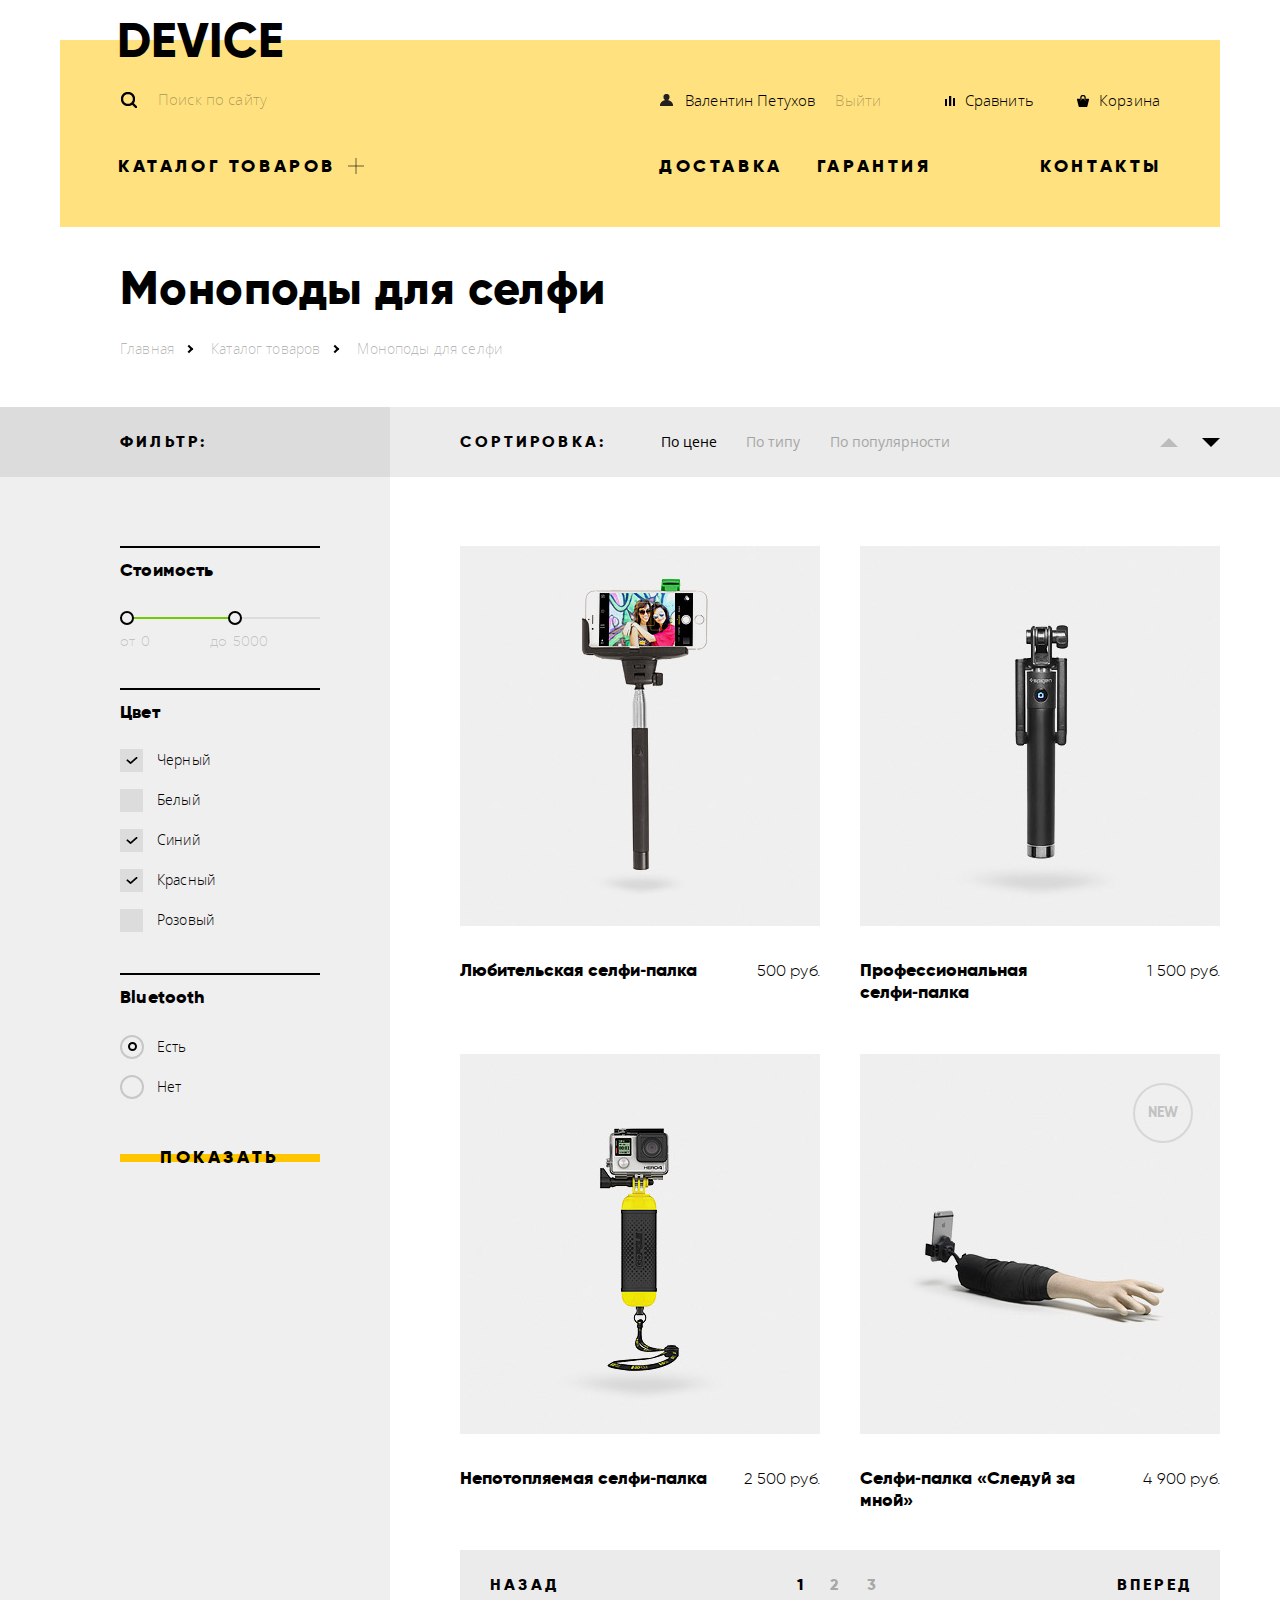
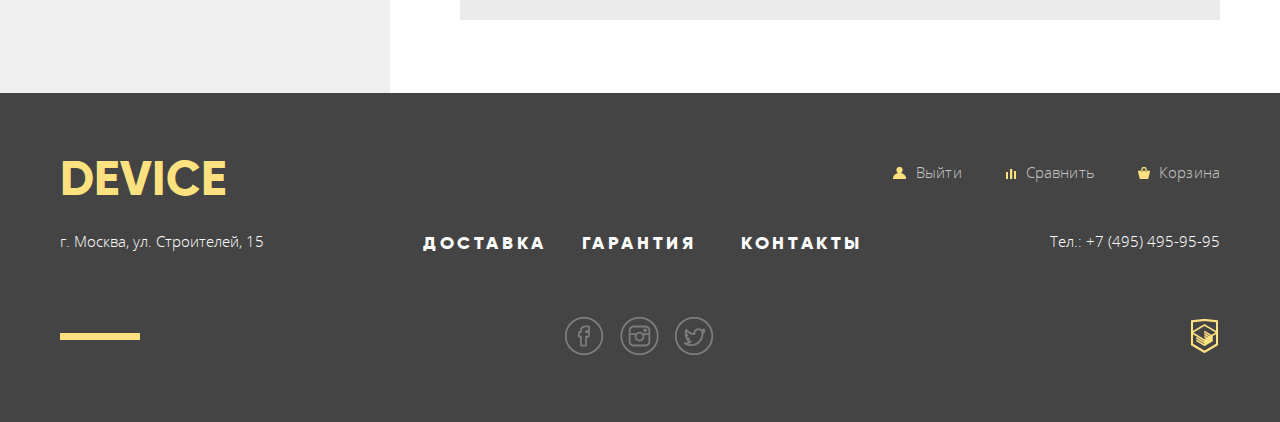
==== commit dee4834a: "Исправлено несоответствие критериям Б11, Б12, Б15" ====
--- a/catalog.html
+++ b/catalog.html
@@ -4,7 +4,7 @@
 	<meta charset="utf-8">
 	<title>HTML Academy: Девайс&#x2010;каталог</title>
 	<link rel="stylesheet" href="css/normalize.css">
-	<link rel="stylesheet" href="css/style.css">
+	<link rel="stylesheet" href="css/style.min.css">
 </head>
 <body>
 	<header class="main-header">
@@ -59,7 +59,7 @@
 					<a href="index.html">Главная</a>
 				</li>
 				<li>
-					<a href="#">Каталог товаров</a>
+					<a href="#">Каталог товаров </a>
 				</li>
 				<li>
 					<a class="current">Моноподы для селфи</a>
@@ -218,14 +218,14 @@
 				</ul>
 			</div>
 			<div class="service-block wrapper">
-				<div class="address">г.Москва, ул. Строителей, 15 
+				<div class="address">г. Москва, ул. Строителей, 15 
 				</div>
 				<ul class="footer-service wrapper">
 					<li><a href="#">Доставка</a></li>
 					<li><a href="#">Гарантия</a></li>
 					<li><a href="#">Контакты</a></li>
 				</ul>
-				<div class="tel">Тел: +7 (495) 495-95-95
+				<div class="tel">Тел.: +7 (495) 495-95-95
 				</div>
 			</div>
 			<div class="links wrapper">
--- a/css/style.min.css
+++ b/css/style.min.css
@@ -0,0 +1 @@
+@font-face{font-family:"Gilroy";src:local("Gilroy ExtraBold"),local("Gilroy-ExtraBold"),url(../fonts/gilroyextrabold.woff2) format("woff2"),url(../fonts/gilroyextrabold.woff) format("woff");font-weight:800;font-style:normal}@font-face{font-family:"Gilroy";src:local("Gilroy Light"),local("Gilroy-Light"),url(../fonts/gilroylight.woff2) format("woff2"),url(../fonts/gilroyexlight.woff) format("woff");font-weight:300;font-style:normal}@font-face{font-family:"Open Sans";src:local("Open Sans Light"),local("OpenSans-Light"),url(../fonts/opensanslight.woff2) format("woff2"),url(../fonts/opensanslight.woff) format("woff");font-weight:300;font-style:normal}@font-face{font-family:"Open Sans";src:local("Open Sans"),local("OpenSans"),url(../fonts/opensans.woff2) format("woff2"),url(../fonts/opensans.woff) format("woff");font-weight:400;font-style:normal}a,body{color:#000}body{min-width:1200px;font-family:"Gilroy",Arial,sans-serif;font-weight:800;font-size:18px;line-height:1.2em;letter-spacing:.01em;background-color:#fff}a{text-decoration:none}img{max-width:100%;height:auto}.main-header{padding-top:12px}.container{width:1160px;margin:0 auto;padding-right:20px;padding-left:20px}.wrapper{display:-webkit-box;display:-ms-flexbox;display:flex;-webkit-box-pack:justify;-ms-flex-pack:justify;justify-content:space-between;-ms-flex-wrap:wrap;flex-wrap:wrap}.main-header .container{padding:0;background-image:-webkit-linear-gradient(top,#fff 28px,#ffe27f 28px);background-image:linear-gradient(to bottom,#fff 28px,#ffe27f 28px)}.logo{padding-left:57px;font-size:48px;line-height:1.2em;letter-spacing:.01em;text-transform:uppercase}.logo a:hover{color:#444}.logo a:active{color:#666}.main-header .user-block,.search-form .search{font-family:"Open Sans",Arial,sans-serif;font-weight:300;font-size:15px;line-height:36px;letter-spacing:.01em;color:#000}.main-header .user-block{-webkit-box-align:baseline;-ms-flex-align:baseline;align-items:baseline;padding:5px 60px 14px}.search-form{-ms-flex-preferred-size:440px;flex-basis:440px;font-size:0}.search-form .search{width:311px;height:45px;padding:0 0 0 38px;box-sizing:content-box;background-color:transparent;background-image:url(../img/icons/icons-sprite.png);background-repeat:no-repeat;background-position:-9px -437px;border:none;border-top:2px solid transparent;border-bottom:2px solid transparent;vertical-align:bottom}.search::-webkit-input-placeholder{color:rgba(0,0,0,.3)}.search::-moz-placeholder{color:rgba(0,0,0,.3)}.search:-ms-input-placeholder{color:rgba(0,0,0,.3)}.search:hover::-webkit-input-placeholder{color:rgba(0,0,0,.6)}.search:hover::-moz-placeholder{color:rgba(0,0,0,.6)}.search:hover:-ms-input-placeholder{color:rgba(0,0,0,.6)}.search:focus{border-bottom:2px solid #000;outline:none}.search-form .btn{display:none;font-family:"Open Sans",Arial,sans-serif;font-weight:300;font-size:15px;line-height:36px;letter-spacing:.01em;color:#000;vertical-align:bottom}.search:focus+.btn{display:inline-block;width:81px;height:45px;padding:0;box-sizing:content-box;font-family:"Open Sans",Arial,sans-serif;font-weight:300;font-size:15px;line-height:36px;letter-spacing:.01em;color:#000;background-color:transparent;border:2px solid #000;vertical-align:bottom}.search:focus+.btn:hover{background-color:#000;color:#fff}.btn:active{display:inline-block;width:81px;height:45px;padding:0;box-sizing:content-box;font-family:"Open Sans",Arial,sans-serif;font-weight:300;font-size:15px;line-height:36px;letter-spacing:.01em;color:rgba(255,255,255,.3);background-color:#000;border:2px solid #000;outline:none;vertical-align:bottom}.personal{-ms-flex-preferred-size:500px;flex-basis:500px;margin:0;padding:0;list-style:none}.personal li:nth-last-child(2){margin-left:auto}.personal a:not(.exit){position:relative;display:block;padding-left:25px}.personal .exit{margin-left:20px;color:rgba(0,0,0,.3)}.personal .basket{margin-left:40px}.personal a::before{position:absolute;content:"";display:block;background-image:url(../img/icons/icons-sprite.png);background-repeat:no-repeat}.personal .user::before{left:0;bottom:12px;width:13px;height:12px;background-position:-10px -254px}.personal .compare::before{bottom:12px;left:5px;width:10px;height:10px;background-position:-10px -224px}.personal .basket::before{bottom:11px;left:3px;width:12px;height:12px;background-position:-10px -192px}.personal .exit::before,.promo-slider input{display:none}.personal a:not(.exit):hover{opacity:.6}.personal a:not(.exit):active{opacity:.3}.main-header .service-block{position:relative;padding:18px 58px 0;letter-spacing:.2em;text-transform:uppercase}.service-block a:hover{color:rgba(0,0,0,.6)}.service-block a:active{color:rgba(0,0,0,.3)}.catalog{-ms-flex-preferred-size:500px;flex-basis:500px;padding-bottom:50px}.catalog-title{position:relative;padding-right:28px}.catalog-title::after,.catalog-title::before{position:absolute;top:9px;right:0;content:"";display:block;width:16px;height:2px;background-color:rgba(0,0,0,.3)}.catalog-title::after{-webkit-transform:rotate(90deg);transform:rotate(90deg)}.catalog-title:hover::after,.catalog-title:hover::before{background-color:rgba(0,0,0,.2)}.catalog-title:active::after,.catalog-title:active::before{background-color:rgba(0,0,0,.1)}.catalog-items{position:absolute;top:60px;right:0;z-index:1;display:none;width:1040px;margin:0;padding:0 60px 35px;list-style:none;background-color:#ffe27f;justify-content:flex-start}.catalog:hover .catalog-items{display:-webkit-box;display:-ms-flexbox;display:flex;-ms-flex-wrap:wrap;flex-wrap:wrap;-webkit-box-pack:start;-ms-flex-pack:start;justify-content:flex-start}.catalog-items li{margin-right:58px}.catalog-items li:nth-child(2){margin-right:67px}.catalog-items a{display:block;font-family:"Open Sans",Arial,sans-serif;font-weight:300;font-size:15px;line-height:36px;letter-spacing:.01em;text-transform:none}.service{-ms-flex-preferred-size:503px;flex-basis:503px;margin:0;padding:0;list-style:none}.service li:first-child{margin-right:34px}.service li:last-child{margin-left:auto}.service a{display:block}.promo-slider{position:relative;margin-bottom:95px}.promo-slider::before{position:absolute;top:0;left:0;z-index:-1;content:"";display:block;width:1160px;height:113px;background-color:#ffe27f}.promo-controls{position:absolute;right:84px;bottom:150px;z-index:2;font-size:0}.promo-controls label{display:inline-block;width:4px;height:4px;margin-left:23px;border-radius:50%;border:3px solid rgba(0,0,0,.3);vertical-align:top}.promo-controls label:hover{border-color:rgba(0,0,0,.4)}#btn-1:checked~.promo-controls label[for=btn-1],#btn-2:checked~.promo-controls label[for=btn-2],#btn-3:checked~.promo-controls label[for=btn-3],.promo-controls label:active{border-color:#000}.service-slider input,.slider-inner .promo-item{display:none}#btn-1:checked~.slider-inner .promo-item:nth-child(1),#btn-2:checked~.slider-inner .promo-item:nth-child(2),#btn-3:checked~.slider-inner .promo-item:nth-child(3){display:flex}.promo-item img{width:560px;height:500px;margin-right:20px}.description{display:-webkit-box;display:-ms-flexbox;display:flex;-webkit-box-orient:vertical;-webkit-box-direction:normal;-ms-flex-direction:column;flex-direction:column;-webkit-box-pack:justify;-ms-flex-pack:justify;justify-content:space-between;width:515px;padding-right:50px;padding-left:15px}.description h2{margin:81px 0 0;padding:0;font-size:47px;line-height:1.2em;letter-spacing:.01em;font-weight:800}.description h2::before{position:absolute;right:460px;top:39px;content:"";display:block;width:100px;height:7px;background-color:#fff}.description h2::after{position:absolute;top:-12px;right:47px;z-index:-1;content:"01";display:block;font-family:"Gilroy",Arial,sans-serif;font-weight:800;font-size:179px;line-height:179px;letter-spacing:.01em;color:#fff}.promo-item:nth-child(2) h2::after{content:"02"}.promo-item:nth-child(3) h2::after{content:"03"}.description p{width:465px;margin:19px 0 43px 5px;font-family:"Open Sans",Arial,sans-serif;font-weight:300;font-size:15px;line-height:30px;letter-spacing:.01em;color:#444}.promo-item:first-child p{width:485px}.description a{position:relative;display:block;width:220px;margin-left:5px;padding-top:10px;padding-bottom:10px;letter-spacing:.2em;text-transform:uppercase;text-align:center}.description a::before{position:absolute;top:50%;-webkit-transform:translateY(-50%);transform:translateY(-50%);z-index:-1;content:"";display:block;width:220px;height:8px}.description a::before,.description a:hover,.popular-item:hover{background-color:#ffc600}.description a:active{color:rgba(0,0,0,.3)}.promo-property{margin:auto 0 0 5px;padding:0;list-style:none}.promo-property li{display:inline-block;margin-right:74px;vertical-align:top}.promo-property li:nth-child(2){margin-right:72px}.promo-item:last-child li{margin-right:42px}.promo-property span:first-child{display:block;margin-bottom:9px;font-family:"Gilroy",Arial,sans-serif;font-weight:300;font-size:36px;line-height:1.2em}.promo-property span:last-child{display:block;margin-bottom:10px;padding-bottom:10px;font-family:"Open Sans",Arial,sans-serif;font-weight:300;font-size:13px;line-height:20px;letter-spacing:.01em}.popular{margin:0 0 80px;padding:0;list-style:none}.popular-item{position:relative;width:160px;height:160px;margin-bottom:80px;padding:0;background-color:#ffe27f;overflow:visible}.popular-item a{position:absolute;top:0;left:0;display:block;width:160px;padding-top:195px;background-image:url(../img/popular-sprite.png);background-repeat:no-repeat}.popular-item .virtual-reality{background-position:-822px -2px}.popular-item .monopod{background-position:-330px -2px}.popular-item .action-camera{background-position:-2px -2px}.popular-item .fitness-bracelets{background-position:-166px -2px}.popular-item .smart-watch{background-position:-658px -2px}.popular-item .quadrocopter{background-position:-494px -2px}.popular-item a:active{opacity:.3}.service-slider{margin-bottom:95px;background-image:-webkit-linear-gradient(top,#fff 100px,#e6e6e6 100px);background-image:linear-gradient(to bottom,#fff 100px,#e6e6e6 100px)}.slider-toggles{width:277px;padding-top:80px;padding-bottom:45px;margin-bottom:68px;border-right:7px solid #000}.slider-toggles label{position:relative;z-index:1;display:block;width:160px;margin-bottom:24px;text-align:center;padding:10px 113px 10px 4px;letter-spacing:.2em;text-transform:uppercase}.slider-toggles label::before{position:absolute;top:50%;-webkit-transform:translateY(-50%);transform:translateY(-50%);z-index:-1;content:"";display:block;width:160px;height:8px;background-color:#ffc600}.slider-toggles label:hover{margin-right:113px;padding-right:0;background-color:#ffc600}#btn-4:checked~.slider-toggles label[for=btn-4],#btn-5:checked~.slider-toggles label[for=btn-5],#btn-6:checked~.slider-toggles label[for=btn-6],.slider-toggles label:active{margin-right:0;padding-right:113px;color:#ffe27f;background-color:#000}#btn-4:checked~.slider-toggles label[for=btn-4]::before,#btn-5:checked~.slider-toggles label[for=btn-5]::before,#btn-6:checked~.slider-toggles label[for=btn-6]::before,.filters-color input:checked+label:active::after,.slider-toggles label:active::before{display:none}.service-item{position:relative;display:none;width:760px;padding-left:116px;padding-top:70px}.service-item::before{position:absolute;content:"";display:block;background-image:url(../img/spritesheet.png);background-repeat:no-repeat}.service-item.delivery::before{top:85px;right:67px;width:136px;height:164px;background-position:-171px -5px}.service-item.warranty::before{top:60px;right:45px;width:171px;height:195px;background-position:-545px -335px}.service-item.credit::before{top:60px;right:70px;width:156px;height:188px;background-position:-5px -5px}#btn-4:checked~.slider-inner .service-item.delivery,#btn-5:checked~.slider-inner .service-item.warranty,#btn-6:checked~.slider-inner .service-item.credit,.filters-bluetooth input:checked+label::after,.filters-color input:checked+label::after{display:block}.service-item h2{margin:0 0 27px}.service-item p{width:460px;margin:0;font-family:"Open Sans",Arial,sans-serif;font-weight:300;font-size:15px;line-height:30px;letter-spacing:.01em;color:#444}.credit p{width:435px}.logotypes{margin-bottom:93px}.logotypes a{width:260px;height:100px;font-size:0;background-image:url(../img/spritesheet.png);background-repeat:no-repeat}.logotypes .dji{background-position:-5px -289px}.logotypes .dji:hover{background-position:-171px -179px}.logotypes .gadgets{background-position:-5px -399px}.logotypes .gadgets:hover{background-position:-275px -289px}.logotypes .gopro{background-position:-317px -5px}.logotypes .gopro:hover{background-position:-275px -399px}.logotypes .vive{background-position:-545px -225px}.logotypes .vive:hover{background-position:-441px -115px}.info{margin-bottom:80px}.info .wrapper{position:relative;-webkit-box-orient:vertical;-webkit-box-direction:normal;-ms-flex-direction:column;flex-direction:column;width:560px}.catalog-main h1,.info h2,.service-item h2{font-size:47px;line-height:1.2em;font-weight:800;letter-spacing:.01em}.info h2{padding-top:8px;margin:40px 0 39px}.info h2::before,.logistics li::before{position:absolute;left:0;content:"";display:block}.info h2::before{background-color:#000;top:0;width:80px;height:7px}.info p{margin:0 0 30px;font-family:"Open Sans",Arial,sans-serif;font-weight:300;font-size:15px;line-height:30px;letter-spacing:0;color:#444}.info a{letter-spacing:.2em;text-transform:uppercase}.about-us,.about-us a,.contacts,.logistics li{position:relative}.about-us p{width:475px}.about-us a{display:block;width:260px;margin-top:55px;padding-top:10px;padding-bottom:10px;text-align:center}.about-us a::before,.write-us::before{position:absolute;top:50%;-webkit-transform:translateY(-50%);transform:translateY(-50%);z-index:-1;content:"";display:block;width:260px;height:8px;background-color:#ffc600}.about-us a:hover,.filters-form button:hover,.write-us:hover{background-color:#ffc600}.about-us a:active,.breadcrumbs a,.filters-form button:active,.write-us:active{color:rgba(0,0,0,.3)}.js-open-map{margin-top:5px}.write-us{position:relative;display:block;width:260px;margin-top:65px;padding-top:10px;padding-bottom:10px;text-align:center}.logistics{margin:35px 0 0;padding:0;font-size:16px;line-height:40px;list-style:none}.logistics li{padding-left:35px}.logistics li::before{top:15px;width:4px;height:4px;border:3px solid rgba(0,0,0,.3);border-radius:50%}.catalog-main h1{margin:33px 0 14px;padding-left:60px}.breadcrumbs{margin:0 0 40px;padding:0 0 0 60px;list-style:0}.breadcrumbs li{display:inline-block;padding-right:17px;vertical-align:baseline}.breadcrumbs a{position:relative;display:block;padding-right:15px;font-family:"Open Sans",Arial,sans-serif;font-weight:300;font-size:14px;line-height:36px;letter-spacing:.01em}.breadcrumbs a:not(.current):hover{color:rgba(0,0,0,.6)}.breadcrumbs a:not(.current):active{color:rgba(0,0,0,.1)}.breadcrumbs a:not(.current)::after{position:absolute;top:15px;right:-3px;content:"";display:block;width:4px;height:4px;border-top:2px solid #000;border-right:2px solid #000;-webkit-transform:rotate(45deg);transform:rotate(45deg)}.catalog-main>.wrapper,.filters.wrapper,.results.wrapper{-ms-flex-wrap:nowrap;flex-wrap:nowrap}.filters.wrapper,.results.wrapper{-webkit-box-orient:vertical;-webkit-box-direction:normal;-ms-flex-direction:column;flex-direction:column;-webkit-box-pack:start;-ms-flex-pack:start;justify-content:flex-start;-webkit-box-flex:1;-ms-flex-positive:1;flex-grow:1}.filters{background-image:-webkit-linear-gradient(top,#dcdcdc 70px,#efefef 70px);background-image:linear-gradient(to bottom,#dcdcdc 70px,#efefef 70px)}.filters h2,.filters-form{width:200px;margin:0 0 0 auto;padding-left:60px;padding-right:70px}.filters-form{padding-top:40px}.container-sort h2,.filters h2{padding-top:25px;padding-bottom:25px;font-size:16px;line-height:1.2em;letter-spacing:.2em;text-transform:uppercase}.filters h2,.filters h3{font-weight:800}.filters h3{margin:12px 0 16px;font-family:"Gilroy",Arial,sans-serif;font-size:18px;line-height:1.2em}.filters label{font-family:"Open Sans",Arial,sans-serif;font-weight:300;font-size:14px;line-height:40px;letter-spacing:.01em}.filters-form>div{margin-top:30px;border-top:2px solid #000}.range-controls{position:relative;padding-top:20px;padding-bottom:10px}.range-controls .scale{height:2px;background:#dcdcdc}.range-controls .bar{width:55%;height:2px;background:#72ca00}.range-controls .toggle{position:absolute;top:14px;left:0;width:10px;height:10px;border:2px solid #000;border-radius:50%;background-color:#efefef;cursor:pointer}.range-controls .toggle-max{left:108px}.price-controls{font-size:0}.range-controls .toggle:active{background-color:#63b000;border:3px solid #fff;box-shadow:0 4px 5px 0 rgba(0,0,0,.5)}.price-controls input,.price-controls label{font-family:"Gilroy",Arial,sans-serif;font-weight:300;font-size:14px;line-height:22.27px;letter-spacing:0;color:rgba(0,0,0,.2)}.price-controls label{display:inline-block;vertical-align:baseline;width:90px}.price-controls input{width:60px;border:none;background-color:transparent}.filters-bluetooth input,.filters-color input{display:none}.filters-bluetooth label,.filters-color label{position:relative;display:block;padding-left:37px}.filters-color label::before{position:absolute;left:0;bottom:8px;content:"";display:block;width:23px;height:23px;background-color:#dcdcdc}.filters-color label:hover::before{background-color:#cfcfcf}.filters-color label:active::before{background-color:#c5c5c5}.filters-color label::after{position:absolute;left:6px;bottom:16px;content:"";display:none;width:12px;height:7px;background-image:url(../img/icons/icons-sprite.png);background-repeat:no-repeat;background-position:-10px -488px}.filters-color input:not(:checked)+label:active::after{display:block}.filters-form .filters-bluetooth{margin-top:33px}.filters-bluetooth h3{margin:12px 0 19px}.filters-bluetooth label::after,.filters-bluetooth label::before{position:absolute;left:0;bottom:8px;content:"";display:block;width:20px;height:20px;border:2px solid #c7c7c7;border-radius:50%}.filters-bluetooth label:hover::before{border-color:#bdbdbd}.filters-bluetooth label:active::before{border-color:#aeaeae}.filters-bluetooth label::after{left:8px;bottom:16px;display:none;width:5px;height:5px;border:2px solid #000}.filters-bluetooth input:checked+label:active::after{display:none}.filters-bluetooth input:not(:checked)+label:active::after{display:block}.filters-form button,.products-picture::before{font-family:"Gilroy",Arial,sans-serif;font-weight:800;text-transform:uppercase;text-align:center}.filters-form button{z-index:1;margin:30px 0 0;padding:10px 0;border:none;background-color:transparent;position:relative;display:block;width:200px;font-size:18px;line-height:1.2em;letter-spacing:.2em}.filters-form button::before{position:absolute;z-index:-1;top:50%;-webkit-transform:translateY(-50%);transform:translateY(-50%);content:"";display:block;width:200px;height:8px;background-color:#ffc600}.results{background-image:-webkit-linear-gradient(top,#ebebeb 70px,#fff 70px);background-image:linear-gradient(to bottom,#ebebeb 70px,#fff 70px)}.container-sort,.products{width:760px;margin-right:auto;padding-left:70px}.container-sort{margin-bottom:50px}.container-sort.wrapper{-webkit-box-align:baseline;-ms-flex-align:baseline;align-items:baseline}.container-sort h2{margin:0 31px 0 0;font-weight:800}.container-sort ul{margin:0;padding:0;list-style:none}.container-sort li{display:inline-block;vertical-align:baseline}.container-sort a{font-family:"Open Sans",Arial,sans-serif;font-weight:400;font-size:14px;line-height:18px;letter-spacing:0}ul.products-sort{width:475px;margin-left:5px;margin-right:auto}.products-sort li{margin-left:14px}.products-sort a{padding:5px;opacity:.3}.products-sort a:hover{opacity:.6}.products-sort .current,.products-sort a:active{opacity:1}.arrows a{display:block;position:relative;width:20px;height:20px;opacity:.2}.arrows a:hover{opacity:.4}.arrows .current,.arrows a:active{opacity:1}.arrows a::before{position:absolute;top:11px;content:"";width:0;height:0;border:9px solid #000}.arrow-down a::before,.arrow-top a::before{border-right-color:transparent;border-left-color:transparent}.arrow-top a::before{left:-15px;border-top-width:0}.arrow-down a::before{right:0;border-bottom-width:0}.products.wrapper,form.wrapper{-ms-flex-wrap:wrap;flex-wrap:wrap}.products-item{position:relative;width:360px;margin-top:20px;margin-bottom:30px}.products-picture img{width:360px;height:380px}.products-picture::before{position:absolute;top:29px;right:27px;content:"new";display:none;width:56px;height:56px;font-size:14px;line-height:56px;letter-spacing:.05;color:rgba(0,0,0,.2);border:2px solid rgba(0,0,0,.1);border-radius:50%}.products-item:last-child .products-picture::before{display:block}.products-item:nth-child(odd){margin-right:40px}.name-and-price.wrapper{-webkit-box-align:baseline;-ms-flex-align:baseline;align-items:baseline}.products-item h1{margin:29px 0 0;padding-left:0;width:260px;font-size:18px;line-height:1.2em;font-weight:800;letter-spacing:.01px}.products-item:nth-child(2) h1{width:230px}.products-item span{font-family:"Gilroy",Arial,sans-serif;font-weight:300;font-size:16px;line-height:1.2em}.products-purshase.wrapper{display:none}.products-picture:hover .products-purshase.wrapper{position:absolute;top:0;left:0;z-index:1;display:-webkit-box;display:-ms-flexbox;display:flex;-webkit-box-orient:vertical;-webkit-box-direction:normal;-ms-flex-direction:column;flex-direction:column;-webkit-box-pack:end;-ms-flex-pack:end;justify-content:flex-end;-webkit-box-align:center;-ms-flex-align:center;align-items:center;width:360px;height:380px;background-color:rgba(239,239,239,.7);cursor:pointer}.products-purshase .basket{position:relative;display:block;width:200px;padding:10px 0;font-family:"Gilroy",Arial,sans-serif;font-weight:800;font-size:18px;line-height:1.2em;letter-spacing:.2em;text-transform:uppercase;text-align:center}.products-purshase .basket::before{position:absolute;top:50%;-webkit-transform:translateY(-50%);transform:translateY(-50%);z-index:-1;content:"";display:block;width:200px;height:8px;background-color:#ffc600}.products-purshase .basket:hover{background-color:#ffc600}.products-purshase .basket:active{color:rgba(0,0,0,.3)}.products-purshase .compare{margin-top:0;margin-bottom:120px;padding:6px 0;font-family:"Open Sans",Arial,sans-serif;font-weight:300;font-size:13px;line-height:36px;letter-spacing:.01em;color:rgba(0,0,0,.5)}.products-purshase .compare:hover{color:#000}.products-purshase .compare:active{color:rgba(0,0,0,.2)}.products-paginator{width:757px;margin:9px auto 73px 70px;padding:0 3px 0 0;background-color:#ebebeb;list-style:none}.products-paginator li:first-child{margin-right:auto;padding-right:5px}.products-paginator li:last-child{margin-left:auto}.products-paginator a{display:block;padding:10px 12px;font-size:16px;line-height:50px;letter-spacing:.2em;text-transform:uppercase;color:rgba(0,0,0,.3)}.products-paginator a:hover{color:rgba(0,0,0,.6)}.products-paginator .current,.products-paginator a:active{color:#000}.products-paginator .next,.products-paginator .previous{padding-left:30px;padding-right:25px;height:50px;color:#000}.products-paginator .next:hover,.products-paginator .previous:hover{background-color:rgba(0,0,0,.08);color:#000}.products-paginator .next:active,.products-paginator .previous:active{background-color:rgba(0,0,0,.08);color:rgba(0,0,0,.3)}.main-footer{padding-top:57px;padding-bottom:65px;color:#fff;background-color:#444}.footer-personal a:hover,.main-footer a{color:#fff}a.footer-logo{margin-bottom:18px;font-family:"Gilroy",Arial,sans-serif;font-weight:800;font-size:48px;line-height:1.2em;letter-spacing:.01em;text-transform:uppercase;color:#ffe27f}.footer-logo:hover{color:#ffc600}.footer-logo:active{color:rgba(255,198,0,.3)}.footer-personal{margin:0;padding:4px 0 0;list-style:none}.footer-personal a{position:relative;margin-left:39px;padding-left:25px;font-family:"Open Sans",Arial,sans-serif;font-weight:300;font-size:15px;line-height:36px;letter-spacing:.01em;color:rgba(255,255,255,.7)}.footer-personal a:active{opacity:.3}.footer-personal a::before{position:absolute;bottom:3px;content:"";display:block;background-image:url(../img/icons/icons-sprite.png);background-repeat:no-repeat}.footer-user::before{left:2px;width:13px;height:12px;background-position:-10px -563px}.footer-user:active::before,.footer-user:hover::before{left:2px;width:13px;height:12px;background-position:-10px -595px}.footer-compare::before{left:5px;width:10px;height:10px;background-position:-10px -74px}.footer-compare:active::before,.footer-compare:hover::before{left:5px;width:10px;height:10px;background-position:-10px -104px}.footer-basket::before{left:4px;width:12px;height:12px;background-position:-10px -10px}.footer-basket:active::before,.footer-basket:hover::before{left:4px;width:12px;height:12px;background-position:-10px -42px}.footer-service{width:440px;margin:7px 28px 62px 0;padding:0;letter-spacing:.2em;text-transform:uppercase;list-style:none}.footer-service li:last-child{margin-left:10px}.footer-service a:hover{color:rgba(255,255,255,.6)}.footer-service a:active{color:rgba(255,255,255,.3)}.address,.tel{font-family:"Open Sans",Arial,sans-serif;font-weight:300;font-size:15px;line-height:30px;letter-spacing:0;text-transform:none}.links{position:relative}.social{padding-left:30px}.social a{width:40px;height:40px;margin:0 5px;font-size:0;background-image:url(../img/icons/icons-sprite.png);background-repeat:no-repeat;opacity:.3}.social a:hover{opacity:1}.social a:active{opacity:.1}.social .btn-fb{background-position:-10px -134px}.social .btn-inst{background-position:-10px -394px}.social .btn-tw{background-position:-5px -510px}.copyright a,.social a,.social::before{display:inline-block;vertical-align:top}.social::before{position:absolute;left:0;bottom:17px;content:"";background-color:#ffe27f;width:80px;height:7px}.copyright,.social{margin-left:auto}.copyright a{width:30px;height:40px;font-size:0;background-image:url(../img/icons/icons-sprite.png);background-repeat:no-repeat;background-position:-9px -284px}.copyright a:active,.copyright a:hover{background-position:-10px -340px}.copyright a:active{opacity:.3}@-webkit-keyframes uprise{0%{-webkit-transform:translateY(-150%) scale(0);transform:translateY(-150%) scale(0)}to{-webkit-transform:translateY(-50%) scale(1);transform:translateY(-50%) scale(1)}}@keyframes uprise{0%{-webkit-transform:translateY(-150%) scale(0);transform:translateY(-150%) scale(0)}to{-webkit-transform:translateY(-50%) scale(1);transform:translateY(-50%) scale(1)}}@-webkit-keyframes closing{0%{-webkit-transform:translateY(-50%) scale(1);transform:translateY(-50%) scale(1)}to{-webkit-transform:translateY(-150%) scale(0);transform:translateY(-150%) scale(0)}}@keyframes closing{0%{-webkit-transform:translateY(-50%) scale(1);transform:translateY(-50%) scale(1)}to{-webkit-transform:translateY(-150%) scale(0);transform:translateY(-150%) scale(0)}}@-webkit-keyframes sigh{50%{-webkit-transform:translateY(-50%) scale(1.1);transform:translateY(-50%) scale(1.1)}}@keyframes sigh{50%{-webkit-transform:translateY(-50%) scale(1.1);transform:translateY(-50%) scale(1.1)}}.modal-content,.modal-content-map{display:none;position:fixed;top:50%;left:50%;-webkit-transform:translateY(-50%);transform:translateY(-50%);margin-left:-480px;box-shadow:0 8px 30px 8px rgba(0,0,0,.15)}.modal-content-map{height:559px;background:#fff url(../img/map-big.jpg);width:960px}iframe{border:0}.modal-content{z-index:2;width:760px;padding:95px 100px 78px;background-color:#fff}.modal-content-show{display:block;-webkit-animation:uprise 1s;animation:uprise 1s}.modal-content-closing{display:block;-webkit-animation:closing 1s;animation:closing 1s;-webkit-animation-fill-mode:forwards;animation-fill-mode:forwards}.modal-error{-webkit-animation:sigh 1s;animation:sigh 1s}.modal-content::after,.modal-content::before{position:absolute;z-index:-2;left:0;content:"";display:block;width:960px}.modal-content::before{box-shadow:0 15px 30px 12px rgba(0,0,0,.35);top:45px;height:430px}.modal-content::after{top:0;height:553px;background-color:#fff}.modal-content-close{position:absolute;top:22px;right:22px;width:54px;height:54px;font-size:0;background-color:rgba(255,198,0,.5);border:0;border-radius:50%;cursor:pointer}.modal-content .send:hover,.modal-content-close:hover{background-color:#ffc600}.modal-content-close:active{outline:none}.modal-content-close::after,.modal-content-close::before{position:absolute;top:26px;right:10px;content:"";display:block;width:34px;height:2px;border-radius:1px;background-color:#fff;-webkit-transform:rotate(45deg);transform:rotate(45deg)}.modal-content-close::after{-webkit-transform:rotate(-45deg);transform:rotate(-45deg)}.modal-content-close:active::after,.modal-content-close:active::before{background-color:rgba(255,255,255,.3)}.modal-content input,.modal-content label,.modal-content textarea{display:block}.modal-content label{line-height:18px;letter-spacing:0}.modal-content textarea,input[name=email],input[name=user-name]{width:324px;margin-top:8px;margin-bottom:40px;padding:13px 15px;font-family:"Open Sans",Arial,sans-serif;font-weight:400;font-size:14px;line-height:18px;color:#000;background-color:#f2f2f2;border:3px solid #f2f2f2}.modal-content textarea{width:724px;height:120px;padding:15px}.modal-content textarea:hover,input[name=email]:hover,input[name=user-name]:hover{background-color:#ebebeb;border-color:#ebebeb}.modal-content textarea:focus,input[name=email]:focus,input[name=user-name]:focus{background-color:#fff;border-color:#e5e5e5;outline:none}input.invalid,input[name=email]:invalid,textarea.invalid{background-color:#ffdada;border-color:#ffdada}.modal-content .send{position:relative;display:block;width:200px;margin:0;padding:10px 0;font-family:"Gilroy",Arial,sans-serif;font-weight:800;font-size:18px;line-height:1.2em;letter-spacing:.2em;text-transform:uppercase;text-align:center;border:none;background-color:transparent}.modal-content .send::before{position:absolute;top:50%;-webkit-transform:translateY(-50%);transform:translateY(-50%);z-index:-1;content:"";display:block;width:200px;height:8px;background-color:#ffc600}.modal-content .send:active{color:rgba(0,0,0,.3);outline:none}